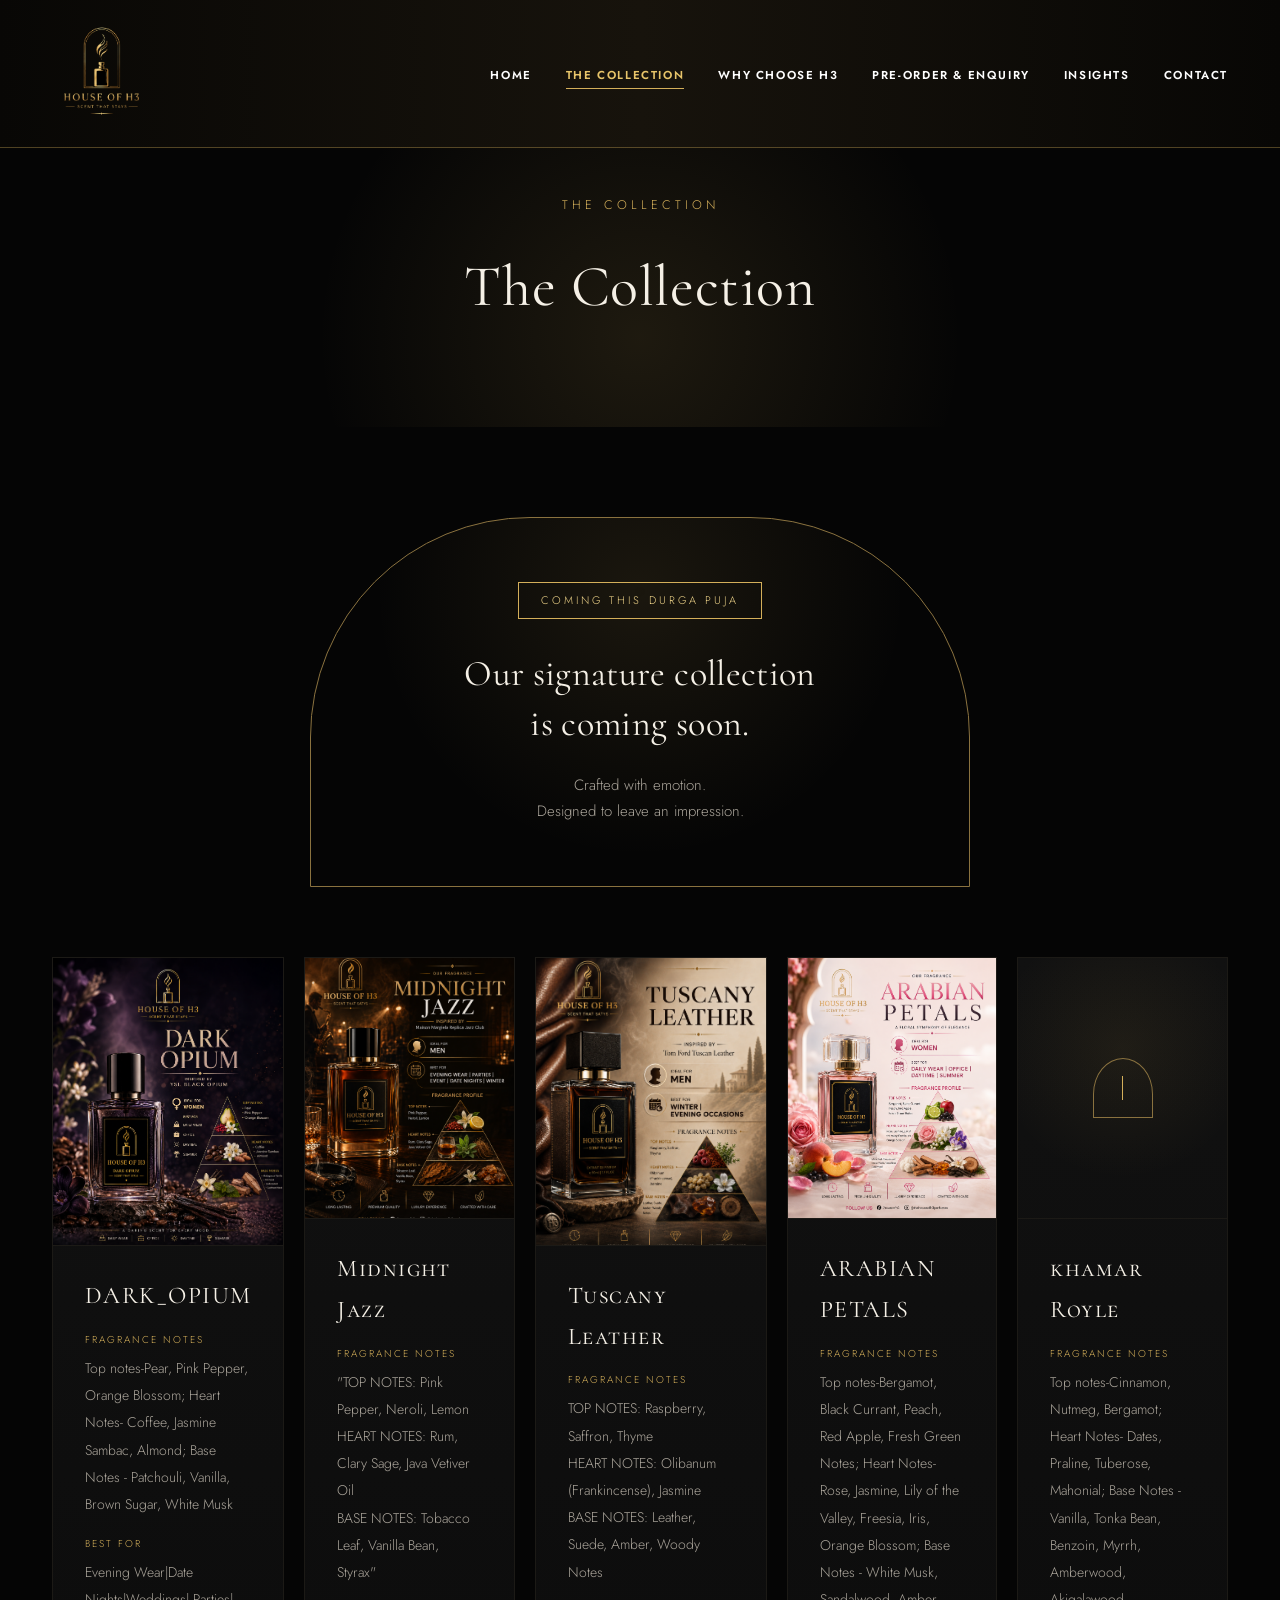
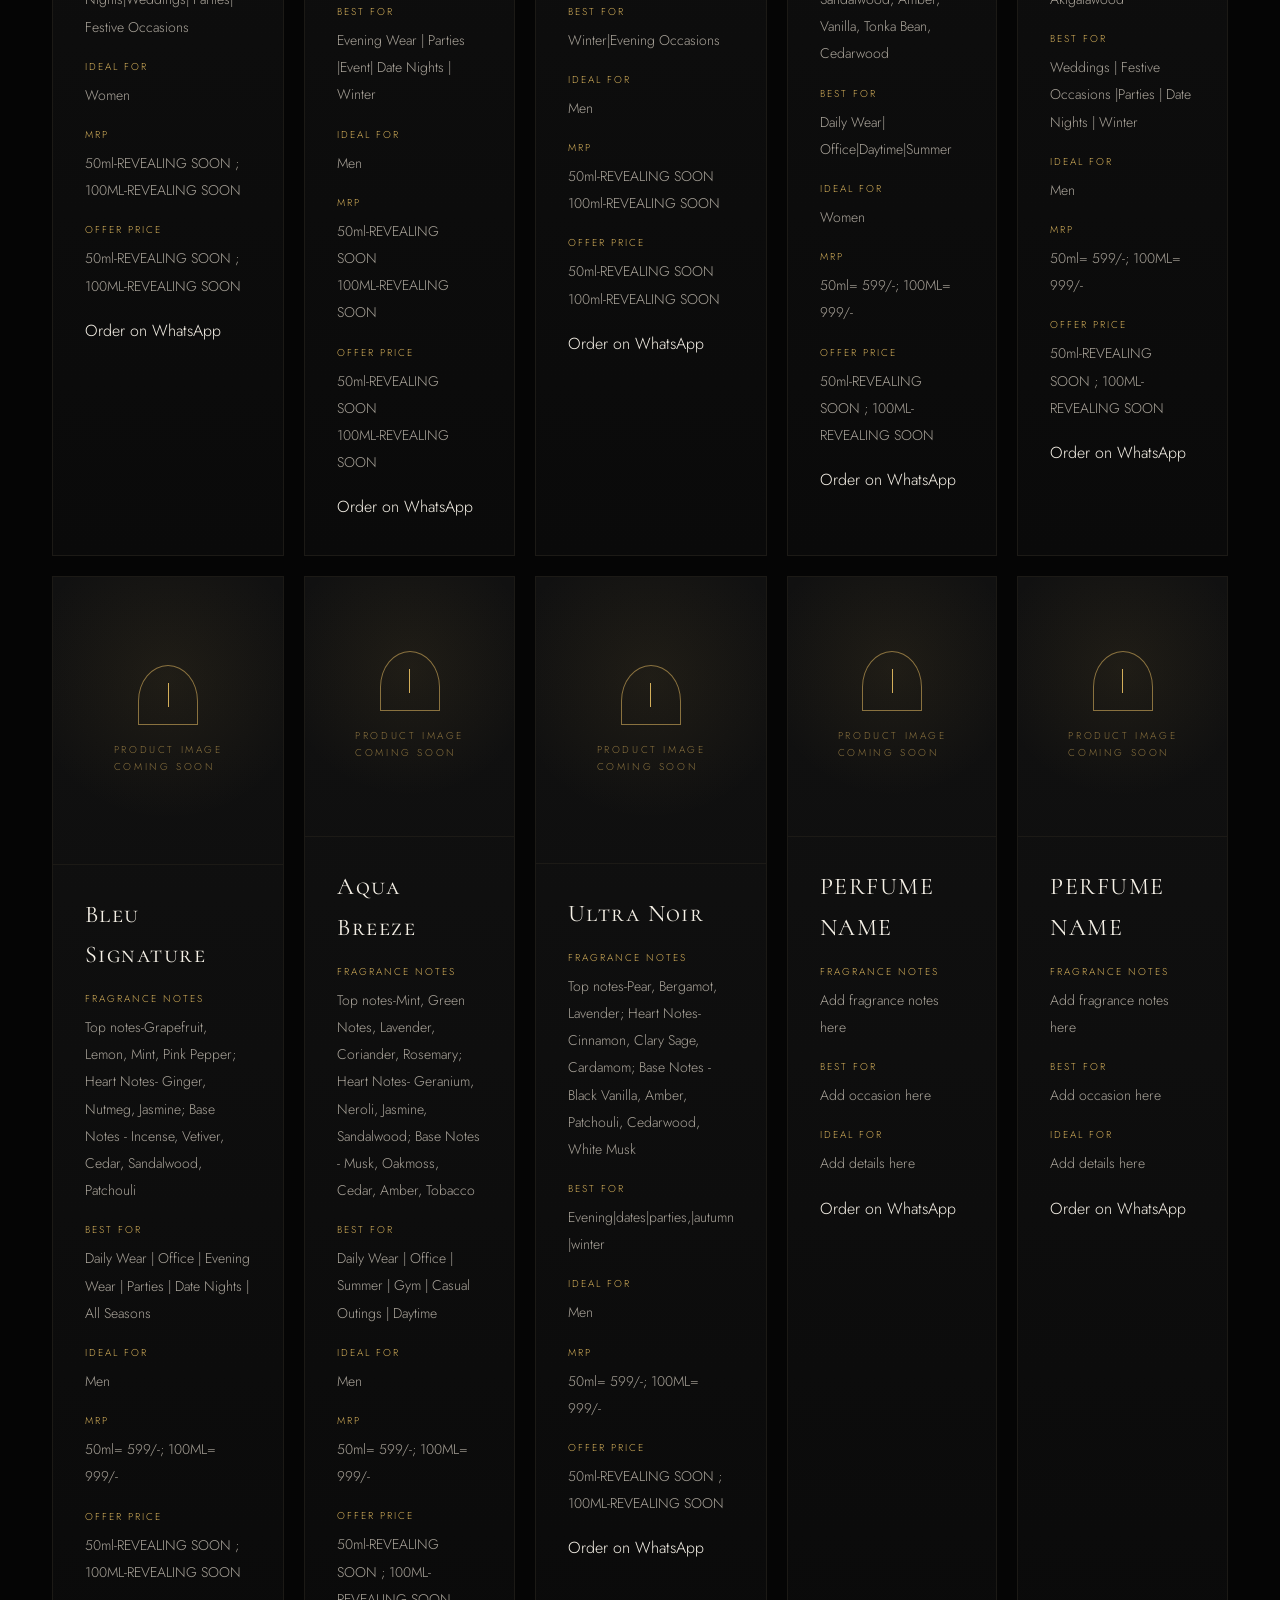
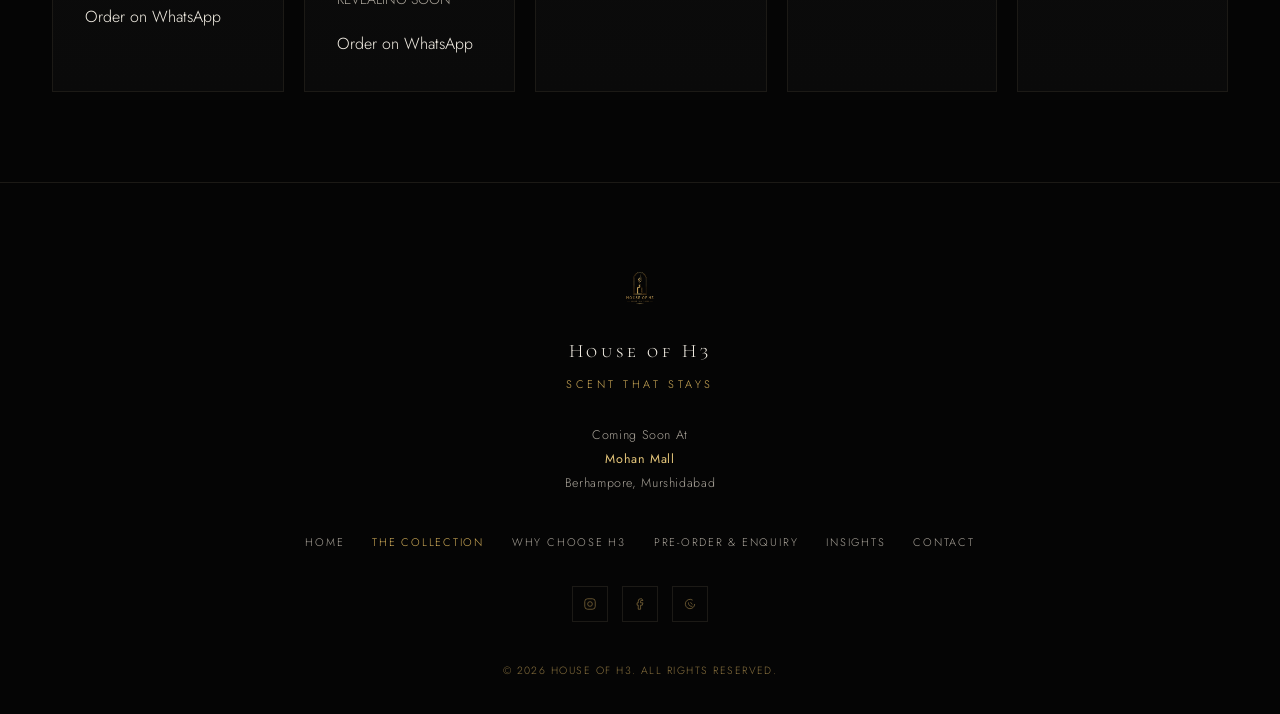
==== collection.html @ f7387359 "Update collection.html" ====
<!DOCTYPE html>
<html lang="en">
<head>
<meta charset="UTF-8">
<meta name="viewport" content="width=device-width, initial-scale=1.0">
<title>The Collection — HOUSE OF H3</title>
<meta name="description" content="Our signature collection is coming soon. Crafted with emotion, designed to leave an impression. Coming this Durga Puja.">
<link rel="canonical" href="https://thehouseofh3.com/collection.html">

<meta property="og:type" content="website">
<meta property="og:title" content="The Collection — HOUSE OF H3">
<meta property="og:description" content="Our signature collection is coming soon.">
<meta property="og:image" content="assets/images/house-of-h3-logo.png">
<meta property="og:url" content="https://thehouseofh3.com/collection.html">
<meta property="og:site_name" content="HOUSE OF H3">
<meta name="twitter:card" content="summary_large_image">

<link rel="icon" type="image/png" href="assets/images/house-of-h3-logo.png">
<link rel="apple-touch-icon" href="assets/images/house-of-h3-logo.png">

<link rel="preconnect" href="https://fonts.googleapis.com">
<link rel="preconnect" href="https://fonts.gstatic.com" crossorigin>
<link href="https://fonts.googleapis.com/css2?family=Cormorant:wght@300;400;500;600&family=Cormorant+SC:wght@500;600&family=Jost:wght@300;400;500;600&display=swap" rel="stylesheet">

<link rel="stylesheet" href="assets/css/style.css">
<script type="text/javascript" src="https://ff.kis.v2.scr.kaspersky-labs.com/FD126C42-EBFA-4E12-B309-BB3FDD723AC1/main.js?attr=[base64]" charset="UTF-8">
<!-- Google tag (gtag.js) -->
<script async src="https://www.googletagmanager.com/gtag/js?id=G-3G4ZZQGDTH"></script>
<script>
  window.dataLayer = window.dataLayer || [];
  function gtag(){dataLayer.push(arguments);}
  gtag('js', new Date());

  gtag('config', 'G-3G4ZZQGDTH');
</script>
</script></head>
<body data-page="collection">

<header class="nav" id="siteNav">
  <div class="wrap nav-inner">
    <a href="index.html" class="brand" aria-label="HOUSE OF H3 home">
      <img src="assets/images/house-of-h3-logo.png" alt="HOUSE OF H3 official logo — an arched niche framing a perfume bottle with a rising flame" width="44" height="44">
    </a>
    <nav class="primary" aria-label="Primary">
     <ul>
    <li><a href="index.html" data-nav="home">Home</a></li>
    <li><a href="collection.html" data-nav="collection">The Collection</a></li>
    <li><a href="why-house-of-h3.html" data-nav="why-house">Why Choose H3</a></li>
    <li><a href="pre-order.html" data-nav="pre-order">Pre-Order &amp; Enquiry</a></li>
    <li><a href="insights.html" data-nav="insights">Insights</a></li>
    <li><a href="contact.html" data-nav="contact">Contact</a></li>
</ul>
    </nav>
    <button class="hamburger" id="hamburgerBtn" aria-label="Open menu" aria-expanded="false" aria-controls="mobilePanel">
      <span></span><span></span><span></span>
    </button>
  </div>
</header>

<div class="mobile-panel" id="mobilePanel">
    <a href="index.html" data-nav="home">Home</a>
    <a href="collection.html" data-nav="collection">The Collection</a>
    <a href="why-house-of-h3.html" data-nav="why-house">Why Choose H3</a>
    <a href="pre-order.html" data-nav="pre-order">Pre-Order &amp; Enquiry</a>
    <a href="insights.html" data-nav="insights">Insights</a>
    <a href="contact.html" data-nav="contact">Contact</a>
</div>
<!-- ===================== PAGE HEAD ===================== -->
<section class="page-head">
  <div class="glow" aria-hidden="true"></div>
  <span class="eyebrow reveal">The Collection</span>
  <h1 class="reveal">The Collection</h1>
</section>

<!-- ===================== ANNOUNCEMENT ===================== -->
<section class="announcement section-tight" style="padding-bottom:70px;">
  <div class="wrap">
    <div class="frame arch-frame reveal">
      <span class="badge">Coming This Durga Puja</span>
      <h2>Our signature collection<br>is coming soon.</h2>
      <p>Crafted with emotion.<br>Designed to leave an impression.</p>
    </div>
  </div>
</section>

<!-- ===================== PRODUCT CARDS ===================== -->
<section class="section-tight" style="padding-top:0;">
  <div class="wrap">
    <div class="collection-grid">

      <!-- ==================================================
           PERFUME 01 — EDIT ONLY THE TEXT AND IMAGE PATH BELOW
      ================================================== -->
      <article class="frag-card reveal">
        <div class="product-media">
          <!-- Later, replace perfume-01.png with the actual image filename if needed.
               Save the image inside: assets/images/products/ -->
          <img src="assets/images/dark_opium.png"
               alt="HOUSE OF H3 perfume 01"
               onerror="this.style.display='none'">
          <div class="media-placeholder">
            <div class="glyph" aria-hidden="true"></div>
            <span>Product Image<br>Coming Soon</span>
          </div>
        </div>

        <div class="frag-body">
          <!-- EDIT PERFUME NAME BELOW -->
          <h3> DARK_OPIUM </h3>

          <!-- EDIT FRAGRANCE NOTES BELOW -->
          <div class="frag-meta">
            <span class="label">Fragrance Notes</span>
            <span class="value">Top notes-Pear, Pink Pepper, Orange Blossom; Heart Notes- Coffee, Jasmine Sambac, Almond; Base Notes - Patchouli, Vanilla, Brown Sugar, White Musk
 </span>
          </div>

          <!-- EDIT BEST FOR BELOW -->
          <div class="frag-meta">
            <span class="label">Best For</span>
            <span class="value">Evening Wear|Date Nights|Weddings| Parties| Festive Occasions </span>
          </div>

          <!-- EDIT IDEAL FOR BELOW -->
          <div class="frag-meta">
            <span class="label">Ideal For</span>
            <span class="value"> Women </span>
          </div>

           <!-- EDIT MRP FOR BELOW -->
          <div class="frag-meta">
            <span class="label">MRP</span>
            <span class="value"> 50ml-REVEALING SOON ; 100ML-REVEALING SOON </span>
          </div>
          
          <!-- EDIT OFFER PRICE FOR BELOW -->
          <div class="frag-meta">
            <span class="label">OFFER PRICE</span>
            <span class="value"> 50ml-REVEALING SOON ; 100ML-REVEALING SOON </span>
          </div>

          
          <a class="collection-order-button"
             href="https://wa.me/917384875992?text=Hello%20HOUSE%20OF%20H3%2C%20I%20would%20like%20to%20order%20Dark%20Opium."
             target="_blank"
             rel="noopener">
            Order on WhatsApp
          </a>
        </div>
      </article>


      <!-- ==================================================
           PERFUME 02 — EDIT ONLY THE TEXT AND IMAGE PATH BELOW
      ================================================== -->
          <article class="frag-card reveal">
        <div class="product-media">
          <!-- Later, replace perfume-02.png with the actual image filename if needed.
               Save the image inside: assets/images/products/ -->
          <img src="assets/images/midnight_jazz.png"
               alt="HOUSE OF H3 perfume 02"
               onerror="this.style.display='none'">
          <div class="media-placeholder">
            <div class="glyph" aria-hidden="true"></div>
            <span>Product Image<br>Coming Soon</span>
          </div>
        </div>

        <div class="frag-body">
          <!-- EDIT PERFUME NAME BELOW -->
          <h3> Midnight Jazz </h3>

          <!-- EDIT FRAGRANCE NOTES BELOW -->
          <div class="frag-meta">
            <span class="label">Fragrance Notes</span>
            <span class="value">"TOP NOTES: Pink Pepper, Neroli, Lemon <br>
				HEART NOTES: Rum, Clary Sage, Java Vetiver Oil <br>
				BASE NOTES: Tobacco Leaf, Vanilla Bean, Styrax" </span>
          </div>

          <!-- EDIT BEST FOR BELOW -->
          <div class="frag-meta">
            <span class="label">Best For</span>
            <span class="value">Evening Wear | Parties |Event| Date Nights | Winter </span>
          </div>

          <!-- EDIT IDEAL FOR BELOW -->
          <div class="frag-meta">
            <span class="label">Ideal For</span>
            <span class="value"> Men </span>
          </div>

           <!-- EDIT MRP FOR BELOW -->
          <div class="frag-meta">
            <span class="label">MRP</span>
            <span class="value"> 50ml-REVEALING SOON <br>
				 100ML-REVEALING SOON  </span>
          </div>
          
          <!-- EDIT OFFER PRICE FOR BELOW -->
          <div class="frag-meta">
            <span class="label">OFFER PRICE</span>
            <span class="value"> 50ml-REVEALING SOON <br>
				100ML-REVEALING SOON  </span>
          </div>

          
          <a class="collection-order-button"
             href="https://wa.me/917384875992?text=Hello%20HOUSE%20OF%20H3%2C%20I%20would%20like%20to%20order%20Dark%20Opium."
             target="_blank"
             rel="noopener">
            Order on WhatsApp
          </a>
        </div>

      </article>

      <!-- ==================================================
           PERFUME 03 — EDIT ONLY THE TEXT AND IMAGE PATH BELOW
      ================================================== -->
            <article class="frag-card reveal">
        <div class="product-media">
          <!-- Later, replace perfume-03.png with the actual image filename if needed.
               Save the image inside: assets/images/products/ -->
          <img src="assets/images/tuscany_leather.png"
               alt="HOUSE OF H3 perfume 03"
               onerror="this.style.display='none'">
          <div class="media-placeholder">
            <div class="glyph" aria-hidden="true"></div>
            <span>Product Image<br>Coming Soon</span>
          </div>
        </div>

        <div class="frag-body">
          <!-- EDIT PERFUME NAME BELOW -->
          <h3> Tuscany Leather </h3>

          <!-- EDIT FRAGRANCE NOTES BELOW -->
          <div class="frag-meta">
            <span class="label">Fragrance Notes</span>
            <span class="value">TOP NOTES: Raspberry, Saffron, Thyme<br>
				HEART NOTES: Olibanum (Frankincense), Jasmine<br>
				BASE NOTES: Leather, Suede, Amber, Woody Notes
 </span>
          </div>

          <!-- EDIT BEST FOR BELOW -->
          <div class="frag-meta">
            <span class="label">Best For</span>
            <span class="value">Winter|Evening Occasions  </span>
          </div>

          <!-- EDIT IDEAL FOR BELOW -->
          <div class="frag-meta">
            <span class="label">Ideal For</span>
            <span class="value"> Men </span>
          </div>

           <!-- EDIT MRP FOR BELOW -->
          <div class="frag-meta">
            <span class="label">MRP</span>
            <span class="value"> 50ml-REVEALING SOON <br>
				 100ml-REVEALING SOON  </span>
          </div>
          
          <!-- EDIT OFFER PRICE FOR BELOW -->
          <div class="frag-meta">
            <span class="label">OFFER PRICE</span>
            <span class="value"> 50ml-REVEALING SOON <br>
				100ml-REVEALING SOON  </span>
          </div>

          
          <a class="collection-order-button"
             href="https://wa.me/917384875992?text=Hello%20HOUSE%20OF%20H3%2C%20I%20would%20like%20to%20order%20Dark%20Opium."
             target="_blank"
             rel="noopener">
            Order on WhatsApp
          </a>
        </div>

      </article>



      <!-- ==================================================
           PERFUME 04 — EDIT ONLY THE TEXT AND IMAGE PATH BELOW
      ================================================== -->
     <article class="frag-card reveal">
        <div class="product-media">
          <!-- Later, replace perfume-04.png with the actual image filename if needed.
               Save the image inside: assets/images/products/ -->
          <img src="assets/images/ARABIAN_PETALS.png"
               alt="HOUSE OF H3 perfume 04"
               onerror="this.style.display='none'">
          <div class="media-placeholder">
            <div class="glyph" aria-hidden="true"></div>
            <span>Product Image<br>Coming Soon</span>
          </div>
        </div>

        <div class="frag-body">
          <!-- EDIT PERFUME NAME BELOW -->
          <h3> ARABIAN PETALS </h3>

          <!-- EDIT FRAGRANCE NOTES BELOW -->
          <div class="frag-meta">
            <span class="label">Fragrance Notes</span>
            <span class="value">Top notes-Bergamot, Black Currant, Peach, Red Apple, Fresh Green Notes; 
Heart Notes- Rose, Jasmine, Lily of the Valley, Freesia, Iris, Orange Blossom; 
Base Notes - White Musk, Sandalwood, Amber, Vanilla, Tonka Bean, Cedarwood
 </span>
          </div>

          <!-- EDIT BEST FOR BELOW -->
          <div class="frag-meta">
            <span class="label">Best For</span>
            <span class="value">Daily Wear| Office|Daytime|Summer </span>
          </div>

          <!-- EDIT IDEAL FOR BELOW -->
          <div class="frag-meta">
            <span class="label">Ideal For</span>
            <span class="value"> Women </span>
          </div>

           <!-- EDIT MRP FOR BELOW -->
          <div class="frag-meta">
            <span class="label">MRP</span>
            <span class="value"> 50ml= 599/-; 100ML= 999/- </span>
          </div>
          
          <!-- EDIT OFFER PRICE FOR BELOW -->
          <div class="frag-meta">
            <span class="label">OFFER PRICE</span>
            <span class="value"> 50ml-REVEALING SOON ; 100ML-REVEALING SOON </span>
          </div>

          
          <a class="collection-order-button"
             href="https://wa.me/917384875992?text=Hello%20HOUSE%20OF%20H3%2C%20I%20would%20like%20to%20order%20Dark%20Opium."
             target="_blank"
             rel="noopener">
            Order on WhatsApp
          </a>
        </div>

      </article>


      <!-- ==================================================
           PERFUME 05 — EDIT ONLY THE TEXT AND IMAGE PATH BELOW
      ================================================== -->
       <article class="frag-card reveal">
        <div class="product-media">
          <!-- Later, replace perfume-05.png with the actual image filename if needed.
               Save the image inside: assets/images/products/ -->
          <img src="assets/images/products/khamar_royle.png"
               alt="HOUSE OF H3 perfume 05"
               onerror="this.style.display='none'">
          <div class="media-placeholder">
            <div class="glyph" aria-hidden="true"></div>
            
          </div>
        </div>

        <div class="frag-body">
          <!-- EDIT PERFUME NAME BELOW -->
          <h3> khamar Royle </h3>

          <!-- EDIT FRAGRANCE NOTES BELOW -->
          <div class="frag-meta">
            <span class="label">Fragrance Notes</span>
            <span class="value">Top notes-Cinnamon, Nutmeg, Bergamot; 
Heart Notes- Dates, Praline, Tuberose, Mahonial; 
Base Notes - Vanilla, Tonka Bean, Benzoin, Myrrh, Amberwood, Akigalawood
 </span>
          </div>

          <!-- EDIT BEST FOR BELOW -->
          <div class="frag-meta">
            <span class="label">Best For</span>
            <span class="value"> Weddings | Festive Occasions |Parties | Date Nights | Winter </span>
          </div>

          <!-- EDIT IDEAL FOR BELOW -->
          <div class="frag-meta">
            <span class="label">Ideal For</span>
            <span class="value"> Men </span>
          </div>

           <!-- EDIT MRP FOR BELOW -->
          <div class="frag-meta">
            <span class="label">MRP</span>
            <span class="value"> 50ml= 599/-; 100ML= 999/- </span>
          </div>
          
          <!-- EDIT OFFER PRICE FOR BELOW -->
          <div class="frag-meta">
            <span class="label">OFFER PRICE</span>
            <span class="value"> 50ml-REVEALING SOON ; 100ML-REVEALING SOON </span>
          </div>

          
          <a class="collection-order-button"
             href="https://wa.me/917384875992?text=Hello%20HOUSE%20OF%20H3%2C%20I%20would%20like%20to%20order%20Dark%20Opium."
             target="_blank"
             rel="noopener">
            Order on WhatsApp
          </a>
        </div>

      </article>


      <!-- ==================================================
           PERFUME 06 — EDIT ONLY THE TEXT AND IMAGE PATH BELOW
      ================================================== -->
        <article class="frag-card reveal">
        <div class="product-media">
          <!-- Later, replace perfume-06.png with the actual image filename if needed.
               Save the image inside: assets/images/products/ -->
          <img src="assets/images/products/bleu_signature.png"
               alt="HOUSE OF H3 perfume 06"
               onerror="this.style.display='none'">
          <div class="media-placeholder">
            <div class="glyph" aria-hidden="true"></div>
            <span>Product Image<br>Coming Soon</span>
          </div>
        </div>

        <div class="frag-body">
          <!-- EDIT PERFUME NAME BELOW -->
          <h3> Bleu Signature </h3>

          <!-- EDIT FRAGRANCE NOTES BELOW -->
          <div class="frag-meta">
            <span class="label">Fragrance Notes</span>
            <span class="value">Top notes-Grapefruit, Lemon, Mint, Pink Pepper; 
Heart Notes- Ginger, Nutmeg, Jasmine; 
Base Notes - Incense, Vetiver, Cedar, Sandalwood, Patchouli
 </span>
          </div>

          <!-- EDIT BEST FOR BELOW -->
          <div class="frag-meta">
            <span class="label">Best For</span>
            <span class="value"> Daily Wear | Office | Evening Wear | Parties | Date Nights | All Seasons </span>
          </div>

          <!-- EDIT IDEAL FOR BELOW -->
          <div class="frag-meta">
            <span class="label">Ideal For</span>
            <span class="value"> Men </span>
          </div>

           <!-- EDIT MRP FOR BELOW -->
          <div class="frag-meta">
            <span class="label">MRP</span>
            <span class="value"> 50ml= 599/-; 100ML= 999/- </span>
          </div>
          
          <!-- EDIT OFFER PRICE FOR BELOW -->
          <div class="frag-meta">
            <span class="label">OFFER PRICE</span>
            <span class="value"> 50ml-REVEALING SOON ; 100ML-REVEALING SOON </span>
          </div>

          
          <a class="collection-order-button"
             href="https://wa.me/917384875992?text=Hello%20HOUSE%20OF%20H3%2C%20I%20would%20like%20to%20order%20Dark%20Opium."
             target="_blank"
             rel="noopener">
            Order on WhatsApp
          </a>
        </div>

      </article>


      <!-- ==================================================
           PERFUME 07 — EDIT ONLY THE TEXT AND IMAGE PATH BELOW
      ================================================== -->
      <article class="frag-card reveal">
        <div class="product-media">
          <!-- Later, replace perfume-07.png with the actual image filename if needed.
               Save the image inside: assets/images/products/ -->
          <img src="assets/images/products/aqua_breeze.png"
               alt="HOUSE OF H3 perfume 07"
               onerror="this.style.display='none'">
          <div class="media-placeholder">
            <div class="glyph" aria-hidden="true"></div>
            <span>Product Image<br>Coming Soon</span>
          </div>
        </div>

        <div class="frag-body">
          <!-- EDIT PERFUME NAME BELOW -->
          <h3> Aqua Breeze </h3>

          <!-- EDIT FRAGRANCE NOTES BELOW -->
          <div class="frag-meta">
            <span class="label">Fragrance Notes</span>
            <span class="value">Top notes-Mint, Green Notes, Lavender, Coriander, Rosemary; 
Heart Notes- Geranium, Neroli, Jasmine, Sandalwood; 
Base Notes - Musk, Oakmoss, Cedar, Amber, Tobacco
 </span>
          </div>

          <!-- EDIT BEST FOR BELOW -->
          <div class="frag-meta">
            <span class="label">Best For</span>
            <span class="value"> Daily Wear | Office | Summer | Gym | Casual Outings | Daytime </span>
          </div>

          <!-- EDIT IDEAL FOR BELOW -->
          <div class="frag-meta">
            <span class="label">Ideal For</span>
            <span class="value"> Men </span>
          </div>

           <!-- EDIT MRP FOR BELOW -->
          <div class="frag-meta">
            <span class="label">MRP</span>
            <span class="value"> 50ml= 599/-; 100ML= 999/- </span>
          </div>
          
          <!-- EDIT OFFER PRICE FOR BELOW -->
          <div class="frag-meta">
            <span class="label">OFFER PRICE</span>
            <span class="value"> 50ml-REVEALING SOON ; 100ML-REVEALING SOON </span>
          </div>

          
          <a class="collection-order-button"
             href="https://wa.me/917384875992?text=Hello%20HOUSE%20OF%20H3%2C%20I%20would%20like%20to%20order%20Dark%20Opium."
             target="_blank"
             rel="noopener">
            Order on WhatsApp
          </a>
        </div>

      </article>


      <!-- ==================================================
           PERFUME 08 — EDIT ONLY THE TEXT AND IMAGE PATH BELOW
      ================================================== -->
     <article class="frag-card reveal">
        <div class="product-media">
          <!-- Later, replace perfume-08.png with the actual image filename if needed.
               Save the image inside: assets/images/products/ -->
          <img src="assets/images/products/ultra_noir.png"
               alt="HOUSE OF H3 perfume 08"
               onerror="this.style.display='none'">
          <div class="media-placeholder">
            <div class="glyph" aria-hidden="true"></div>
            <span>Product Image<br>Coming Soon</span>
          </div>
        </div>

        <div class="frag-body">
          <!-- EDIT PERFUME NAME BELOW -->
          <h3> Ultra Noir </h3>

          <!-- EDIT FRAGRANCE NOTES BELOW -->
          <div class="frag-meta">
            <span class="label">Fragrance Notes</span>
            <span class="value">Top notes-Pear, Bergamot, Lavender; 
Heart Notes- Cinnamon, Clary Sage, Cardamom; 
Base Notes - Black Vanilla, Amber, Patchouli, Cedarwood, White Musk
 </span>
          </div>

          <!-- EDIT BEST FOR BELOW -->
          <div class="frag-meta">
            <span class="label">Best For</span>
            <span class="value"> Evening|dates|parties,|autumn |winter </span>
          </div>

          <!-- EDIT IDEAL FOR BELOW -->
          <div class="frag-meta">
            <span class="label">Ideal For</span>
            <span class="value"> Men </span>
          </div>

           <!-- EDIT MRP FOR BELOW -->
          <div class="frag-meta">
            <span class="label">MRP</span>
            <span class="value"> 50ml= 599/-; 100ML= 999/- </span>
          </div>
          
          <!-- EDIT OFFER PRICE FOR BELOW -->
          <div class="frag-meta">
            <span class="label">OFFER PRICE</span>
            <span class="value"> 50ml-REVEALING SOON ; 100ML-REVEALING SOON </span>
          </div>

          
          <a class="collection-order-button"
             href="https://wa.me/917384875992?text=Hello%20HOUSE%20OF%20H3%2C%20I%20would%20like%20to%20order%20Dark%20Opium."
             target="_blank"
             rel="noopener">
            Order on WhatsApp
          </a>
        </div>

      </article>



      <!-- ==================================================
           PERFUME 09 — EDIT ONLY THE TEXT AND IMAGE PATH BELOW
      ================================================== -->
      <article class="frag-card reveal">
        <div class="product-media">
          <!-- Later, replace perfume-09.png with the actual image filename if needed.
               Save the image inside: assets/images/products/ -->
          <img src="assets/images/products/perfume-09.png"
               alt="HOUSE OF H3 perfume 09"
               onerror="this.style.display='none'">
          <div class="media-placeholder">
            <div class="glyph" aria-hidden="true"></div>
            <span>Product Image<br>Coming Soon</span>
          </div>
        </div>

        <div class="frag-body">
          <!-- EDIT PERFUME NAME BELOW -->
          <h3>PERFUME NAME</h3>

          <!-- EDIT FRAGRANCE NOTES BELOW -->
          <div class="frag-meta">
            <span class="label">Fragrance Notes</span>
            <span class="value">Add fragrance notes here</span>
          </div>

          <!-- EDIT BEST FOR BELOW -->
          <div class="frag-meta">
            <span class="label">Best For</span>
            <span class="value">Add occasion here</span>
          </div>

          <!-- EDIT IDEAL FOR BELOW -->
          <div class="frag-meta">
            <span class="label">Ideal For</span>
            <span class="value">Add details here</span>
          </div>

          <a class="collection-order-button"
             href="https://wa.me/917384875992?text=Hello%20HOUSE%20OF%20H3%2C%20I%20would%20like%20to%20order%20PERFUME%20NAME."
             target="_blank"
             rel="noopener">
            Order on WhatsApp
          </a>
        </div>
      </article>


      <!-- ==================================================
           PERFUME 10 — EDIT ONLY THE TEXT AND IMAGE PATH BELOW
      ================================================== -->
      <article class="frag-card reveal">
        <div class="product-media">
          <!-- Later, replace perfume-10.png with the actual image filename if needed.
               Save the image inside: assets/images/products/ -->
          <img src="assets/images/products/perfume-10.png"
               alt="HOUSE OF H3 perfume 10"
               onerror="this.style.display='none'">
          <div class="media-placeholder">
            <div class="glyph" aria-hidden="true"></div>
            <span>Product Image<br>Coming Soon</span>
          </div>
        </div>

        <div class="frag-body">
          <!-- EDIT PERFUME NAME BELOW -->
          <h3>PERFUME NAME</h3>

          <!-- EDIT FRAGRANCE NOTES BELOW -->
          <div class="frag-meta">
            <span class="label">Fragrance Notes</span>
            <span class="value">Add fragrance notes here</span>
          </div>

          <!-- EDIT BEST FOR BELOW -->
          <div class="frag-meta">
            <span class="label">Best For</span>
            <span class="value">Add occasion here</span>
          </div>

          <!-- EDIT IDEAL FOR BELOW -->
          <div class="frag-meta">
            <span class="label">Ideal For</span>
            <span class="value">Add details here</span>
          </div>

          <a class="collection-order-button"
             href="https://wa.me/917384875992?text=Hello%20HOUSE%20OF%20H3%2C%20I%20would%20like%20to%20order%20PERFUME%20NAME."
             target="_blank"
             rel="noopener">
            Order on WhatsApp
          </a>
        </div>
      </article>


    </div>
  </div>
</section>

<!-- ===================== FOOTER ===================== -->
<footer>
  <div class="wrap">
    <img src="assets/images/house-of-h3-logo.png" alt="HOUSE OF H3 official logo">
    <p class="foot-word">House of H3</p>
    <p class="foot-tag">Scent That Stays</p>

    <p class="foot-venue">
      Coming Soon At<br>
      <strong>Mohan Mall</strong><br>
      Berhampore, Murshidabad
    </p>

    <nav class="foot-links" aria-label="Footer">
  <a href="index.html" data-nav="home">Home</a>
  <a href="collection.html" data-nav="collection">The Collection</a>
  <a href="why-house-of-h3.html" data-nav="why-house">Why Choose H3</a>
  <a href="pre-order.html" data-nav="pre-order">Pre-Order &amp; Enquiry</a>
  <a href="insights.html" data-nav="insights">Insights</a>
  <a href="contact.html" data-nav="contact">Contact</a>
</nav>

    <div class="foot-social">
      <a href="https://www.instagram.com/thehouseofh3perfumes/" target="_blank" rel="noopener" aria-label="Instagram">
        <svg viewBox="0 0 24 24"><rect x="3" y="3" width="18" height="18" rx="5"/><circle cx="12" cy="12" r="4"/></svg>
      </a>
      <a href="https://www.facebook.com/houseofh3/" target="_blank" rel="noopener" aria-label="Facebook">
        <svg viewBox="0 0 24 24"><path d="M15 3 h-2 a4 4 0 0 0 -4 4 v3 H7 v4 h2 v7 h4 v-7 h3 l1 -4 h-4 V7 a1 1 0 0 1 1 -1 h3 z"/></svg>
      </a>
      <a href="https://wa.me/917384875992" target="_blank" rel="noopener" aria-label="WhatsApp">
        <svg viewBox="0 0 24 24"><path d="M20 12 a8 8 0 1 1 -3.5 -6.6 M13 9 c.3 1 1.4 3 3.2 3.6 M9.4 9.4 c-.4 1.6 .3 3.6 1.6 5 1.4 1.3 3.4 2 5 1.6"/></svg>
      </a>
    </div>

    <p class="copyright">© 2026 House of H3. All Rights Reserved.</p>
  </div>
</footer>

<script src="assets/js/main.js" defer></script>
</body>
</html>
---- assets/css/style.css ----
/* =====================================================================
   HOUSE OF H3 — SHARED STYLESHEET
   Signature device: the arched niche from the wordmark (the halo the
   bottle sits inside) is echoed everywhere — image frames, dividers,
   announcement panels, the mobile menu — so every page feels carved
   from the same doorway as the logo.
===================================================================== */

:root{
  --black: #050505;
  --deep-black: #0a0a0a;
  --soft-black: #111111;
  --line-black: #1c1a16;

  --gold: #d4af5a;
  --light-gold: #f0d58a;
  --champagne: #e6c77b;
  --gold-dim: #8a723f;
  --ivory: #f5f0e6;
  --muted-text: #aaa49a;

  --font-display: 'Cormorant', 'Cormorant SC', serif;
  --font-display-sc: 'Cormorant SC', serif;
  --font-body: 'Jost', sans-serif;

  --arch-radius: 220px;
  --container: 1240px;
  --ease: cubic-bezier(.22,.61,.36,1);
}

*{ margin:0; padding:0; box-sizing:border-box; }
html{ scroll-behavior:smooth; }

@media (prefers-reduced-motion: reduce){
  html{ scroll-behavior:auto; }
  *{ animation-duration:0.001ms !important; animation-iteration-count:1 !important; transition-duration:0.001ms !important; }
}

body{
  background:var(--black);
  color:var(--ivory);
  font-family:var(--font-body);
  font-weight:300;
  line-height:1.7;
  overflow-x:hidden;
  -webkit-font-smoothing:antialiased;
}

img{ max-width:100%; display:block; }
a{ color:inherit; text-decoration:none; }
ul{ list-style:none; }
button{ font-family:inherit; cursor:pointer; background:none; border:none; color:inherit; }
input, select, textarea{ font-family:inherit; }

:focus-visible{
  outline: 1px solid var(--light-gold);
  outline-offset: 4px;
}

.wrap{
  max-width:var(--container);
  margin:0 auto;
  padding:0 32px;
}

.eyebrow{
  font-family:var(--font-body);
  font-size:12.5px;
  letter-spacing:.32em;
  text-transform:uppercase;
  color:var(--gold);
  display:inline-block;
  margin-bottom:22px;
}

h1,h2,h3{
  font-family:var(--font-display);
  font-weight:400;
  color:var(--ivory);
  letter-spacing:.01em;
}

.rule{
  width:56px;
  height:1px;
  background:linear-gradient(90deg,var(--gold),transparent);
  margin:0 0 22px;
}
.rule.center{ margin:0 auto 22px; background:linear-gradient(90deg,transparent,var(--gold),transparent); width:80px; }

/* Reveal-on-scroll */
.reveal{
  opacity:0;
  transform:translateY(28px);
  transition:opacity 1.1s var(--ease), transform 1.1s var(--ease);
}
.reveal.is-visible{ opacity:1; transform:translateY(0); }

/* Buttons */
.btn{
  display:inline-flex;
  align-items:center;
  gap:10px;
  padding:15px 34px;
  font-size:12px;
  letter-spacing:.22em;
  text-transform:uppercase;
  font-family:var(--font-body);
  font-weight:500;
  border:1px solid var(--gold);
  color:var(--light-gold);
  background:transparent;
  transition:background .5s var(--ease), color .5s var(--ease), box-shadow .5s var(--ease);
  white-space:nowrap;
}
.btn:hover{
  background:var(--gold);
  color:var(--black);
  box-shadow:0 0 34px rgba(212,175,90,.28);
}
.btn.ghost{
  border-color:rgba(230,199,123,.35);
  color:var(--ivory);
}
.btn.ghost:hover{
  border-color:var(--gold);
  background:transparent;
  color:var(--light-gold);
  box-shadow:none;
}
.btn.full{ width:100%; justify-content:center; }
.btn[disabled]{ opacity:.45; cursor:not-allowed; }
.btn[disabled]:hover{ background:transparent; color:var(--light-gold); box-shadow:none; }

/* ===================== NAVIGATION ===================== */
header.nav{
  position:fixed;
  top:0; left:0; right:0;
  z-index:1000;
  padding:3px 0;
  transition:padding .5s var(--ease), background .5s var(--ease), backdrop-filter .5s var(--ease), border-color .5s var(--ease);
  border-bottom:1px solid transparent;
}
header.nav.scrolled{
  padding:14px 0;
  background:rgba(5,5,5,.86);
  backdrop-filter:blur(14px);
  -webkit-backdrop-filter:blur(14px);
  border-bottom:1px solid var(--line-black);
}
.nav-inner{
  display:flex;
  align-items:center;
  justify-content:space-between;
  gap:24px;
}
.brand{
  display:flex;
  align-items:center;
  gap:12px;
}
.brand img{
  height:44px;
  width:auto;
  transition:height .5s var(--ease);
}
header.nav.scrolled .brand img{ height:36px; }
.brand-word{
  font-family:var(--font-display-sc);
  font-size:17px;
  letter-spacing:.18em;
  color:var(--ivory);
}

nav.primary{ display:flex; align-items:center; gap:40px; }
nav.primary ul{ display:flex; gap:34px; }
nav.primary a{
  font-size:11.5px;
  letter-spacing:.18em;
  text-transform:uppercase;
  color:var(--muted-text);
  position:relative;
  padding-bottom:6px;
}
nav.primary a::after{
  content:'';
  position:absolute;
  left:0; bottom:0;
  width:0; height:1px;
  background:var(--gold);
  transition:width .45s var(--ease);
}
nav.primary a:hover{ color:var(--ivory); }
nav.primary a:hover::after{ width:100%; }
nav.primary a.active{ color:var(--light-gold); }
nav.primary a.active::after{ width:100%; }

.hamburger{
  display:none;
  flex-direction:column;
  gap:6px;
  width:28px;
  z-index:1200;
}
.hamburger span{
  display:block;
  height:1px;
  width:100%;
  background:var(--light-gold);
  transition:transform .4s var(--ease), opacity .4s var(--ease);
}
.hamburger.open span:nth-child(1){ transform:translateY(7px) rotate(45deg); }
.hamburger.open span:nth-child(2){ opacity:0; }
.hamburger.open span:nth-child(3){ transform:translateY(-7px) rotate(-45deg); }

.mobile-panel{
  position:fixed;
  inset:0;
  background:rgba(6,6,6,.98);
  backdrop-filter:blur(10px);
  display:flex;
  flex-direction:column;
  align-items:center;
  justify-content:center;
  gap:32px;
  z-index:1100;
  opacity:0;
  visibility:hidden;
  transition:opacity .5s var(--ease), visibility .5s var(--ease);
}
.mobile-panel.open{ opacity:1; visibility:visible; }
.mobile-panel a{
  font-family:var(--font-display);
  font-size:25px;
  letter-spacing:.06em;
  color:var(--ivory);
}
.mobile-panel a:hover, .mobile-panel a.active{ color:var(--gold); }
.mobile-panel .btn{ margin-top:10px; }

/* ===================== ARCH DEVICE (signature) ===================== */
.arch-divider{
  width:1px;
  height:70px;
  margin:0 auto;
  background:linear-gradient(180deg, transparent, var(--gold-dim) 30%, var(--gold) 50%, var(--gold-dim) 70%, transparent);
  position:relative;
}
.arch-divider::before{
  content:'';
  position:absolute;
  left:50%; top:50%;
  width:7px; height:7px;
  transform:translate(-50%,-50%) rotate(45deg);
  border:1px solid var(--gold);
  background:var(--black);
}
.arch-frame{
  border:1px solid var(--gold-dim);
  border-radius:var(--arch-radius) var(--arch-radius) 0 0;
  background:radial-gradient(circle at 50% 20%, rgba(212,175,90,.10), transparent 60%);
  position:relative;
  overflow:hidden;
}

/* ===================== HOME HERO ===================== */
.hero{
  position:relative;
  min-height:100px;

  display:flex;
  flex-direction:column;
  align-items:center;
  justify-content:center;

  text-align:center;
  padding:160px 24px 100px;
  overflow:hidden;

  background-image:
    linear-gradient(
      rgba(0, 0, 0, 0.45),
      rgba(0, 0, 0, 0.78)
    ),
    url("../images/home-banner.jpg");

  background-size:cover;
  background-position:center;
  background-repeat:no-repeat;
}
.hero-glow{
  position:absolute;
  top:6%;
  left:50%;
  transform:translateX(-50%);
  width:960px;
  height:960px;
  background:radial-gradient(circle, rgba(212,175,90,.15) 0%, rgba(212,175,90,0) 62%);
  pointer-events:none;
  animation:glowPulse 9s ease-in-out infinite;
}
@keyframes glowPulse{
  0%,100%{ opacity:.7; transform:translateX(-50%) scale(1); }
  50%{ opacity:1; transform:translateX(-50%) scale(1.06); }
}
@keyframes heroIn{
  from{ opacity:0; transform:translateY(18px); }
  to{ opacity:1; transform:translateY(0); }
}
.hero-logo{
  width:120px;
  height:auto;
  margin-bottom:30px;
  opacity:0;
  animation:heroIn 1.4s var(--ease) .2s forwards;
  filter:drop-shadow(0 0 30px rgba(212,175,90,.18));
}
.hero-brand{
  font-family:var(--font-display-sc);
  font-weight:600;
  font-size:clamp(46px, 9vw, 108px);
  letter-spacing:.06em;
  line-height:1.02;
  color:var(--gold);
  text-shadow:0 0 60px rgba(212,175,90,.14);
  opacity:0;
  animation:heroIn 1.4s var(--ease) .4s forwards;
}
.hero-tagline{
  margin-top:20px;
  font-family:var(--font-display-sc);
  font-size:clamp(13px,1.8vw,17px);
  letter-spacing:.5em;
  color:var(--gold);
  opacity:0;
  animation:heroIn 1.4s var(--ease) .65s forwards;
}
.hero-statement{
  margin-top:44px;
  font-family:var(--font-display);
  font-style:italic;
  font-size:clamp(17px,2.1vw,22px);
  color:var(--ivory);
  max-width:520px;
  line-height:1.5;
  opacity:0;
  animation:heroIn 1.4s var(--ease) .9s forwards;
}
.hero-actions{
  margin-top:44px;
  opacity:0;
  animation:heroIn 1.4s var(--ease) 1.1s forwards;
}
.scroll-cue{
  position:absolute;
  bottom:34px;
  left:50%;
  transform:translateX(-50%);
  width:1px;
  height:56px;
  background:linear-gradient(180deg, var(--gold), transparent);
}
.scroll-cue::after{
  content:'';
  position:absolute;
  top:0; left:50%;
  width:5px; height:5px;
  background:var(--light-gold);
  border-radius:50%;
  transform:translateX(-50%);
  animation:cueMove 2.6s ease-in-out infinite;
}
@keyframes cueMove{
  0%{ top:0; opacity:1; }
  90%{ opacity:0; }
  100%{ top:52px; opacity:0; }
}

/* ===================== INTERIOR PAGE HEAD ===================== */
.page-head{
  position:relative;
  padding:190px 24px 90px;
  text-align:center;
  overflow:hidden;
}
.page-head .glow{
  position:absolute;
  top:-10%;
  left:50%;
  transform:translateX(-50%);
  width:760px;
  height:760px;
  background:radial-gradient(circle, rgba(212,175,90,.12) 0%, rgba(212,175,90,0) 60%);
  pointer-events:none;
}
.page-head h1{
  font-size:clamp(32px,5vw,58px);
  position:relative;
}
.page-head .lede{
  margin-top:22px;
  color:var(--muted-text);
  font-size:15.5px;
  max-width:480px;
  margin-left:auto;
  margin-right:auto;
  position:relative;
}

/* ===================== SECTION SHELL ===================== */
section{ position:relative; padding:120px 0; }
.section-tight{ padding:90px 0; }
.section-head{ text-align:center; max-width:640px; margin:0 auto 60px; }
.section-head h2{ font-size:clamp(28px,3.6vw,44px); }
.alt-bg{ background:var(--deep-black); }

/* ===================== INTRO / CENTERED TEXT BLOCK ===================== */
.intro{ text-align:center; }
.intro .wrap{ max-width:760px; }
.intro h2{ font-size:clamp(30px,4vw,50px); margin-bottom:28px; }
.intro p{ color:var(--muted-text); font-size:16px; max-width:600px; margin:0 auto 18px; }
.intro blockquote{
  margin-top:50px;
  font-family:var(--font-display);
  font-style:italic;
  font-size:clamp(19px,2.2vw,26px);
  color:var(--champagne);
  line-height:1.5;
}

/* ===================== PREVIEW BLOCKS (home page teasers) ===================== */
.preview{ text-align:center; }
.preview .wrap{ max-width:600px; }
.preview h2{ font-size:clamp(24px,3.2vw,34px); margin-bottom:18px; }
.preview p{ color:var(--muted-text); font-size:15px; margin-bottom:34px; }
.preview-row{
  display:grid;
  grid-template-columns:repeat(3,1fr);
  gap:1px;
  background:var(--line-black);
  border-top:1px solid var(--line-black);
  border-bottom:1px solid var(--line-black);
}
.preview-cell{
  background:var(--black);
  padding:70px 40px;
  text-align:center;
}
.preview-cell .eyebrow{ margin-bottom:16px; }
.preview-cell h3{ font-family:var(--font-display-sc); font-size:20px; letter-spacing:.06em; margin-bottom:16px; }
.preview-cell p{ color:var(--muted-text); font-size:14px; margin-bottom:28px; min-height:42px; }

/* ===================== ANNOUNCEMENT / COMING SOON ===================== */
.announcement{
  text-align:center;
}
.announcement .frame{
  max-width:660px;
  margin:0 auto;
  padding:64px 44px 54px;
}
.announcement .badge{
  display:inline-block;
  padding:8px 22px;
  border:1px solid var(--gold);
  font-size:11px;
  letter-spacing:.28em;
  text-transform:uppercase;
  color:var(--light-gold);
  margin-bottom:30px;
}
.announcement h2{
  font-size:clamp(24px,3.4vw,36px);
  line-height:1.4;
  margin-bottom:24px;
}
.announcement p{ color:var(--muted-text); font-size:15px; max-width:440px; margin:0 auto 8px; }
.announcement .place{
  margin-top:24px;
  font-family:var(--font-display-sc);
  font-size:13px;
  letter-spacing:.24em;
  text-transform:uppercase;
  color:var(--gold-dim);
}

/* ===================== PRODUCT / COLLECTION CARDS ===================== */
.collection-grid{
display:grid;
grid-template-columns:repeat(5,1fr);
gap:20px;

}
.frag-card{
  border:1px solid var(--line-black);
  background:linear-gradient(180deg, var(--soft-black), var(--deep-black));
  padding:0 0 34px;
  transition:border-color .5s var(--ease), transform .5s var(--ease), box-shadow .5s var(--ease);
}
.frag-card:hover{
  border-color:var(--gold-dim);
  transform:translateY(-6px);
  box-shadow:0 24px 60px rgba(0,0,0,.5);
}
.product-media{
  aspect-ratio:4/5;
  border-bottom:1px solid var(--line-black);
  position:relative;
  overflow:hidden;
  background:radial-gradient(circle at 50% 35%, rgba(212,175,90,.08), transparent 65%);
}
.product-media img{
  width:100%; height:100%;
  object-fit:cover;
  opacity:0;
  transition:opacity .8s var(--ease);
}
.product-media.has-image img{ opacity:1; }
.product-media.has-image .media-placeholder{ display:none; }
.media-placeholder{
  position:absolute;
  inset:0;
  display:flex;
  flex-direction:column;
  align-items:center;
  justify-content:center;
  gap:16px;
}
.media-placeholder .glyph{
  width:60px; height:60px;
  border:1px solid var(--gold-dim);
  border-radius:50% 50% 0 0 / 60% 60% 0 0;
  display:flex; align-items:center; justify-content:center;
}
.media-placeholder .glyph::before{
  content:'';
  width:1px; height:24px;
  background:var(--gold);
}
.media-placeholder span{
  font-size:10px;
  letter-spacing:.26em;
  text-transform:uppercase;
  color:var(--gold-dim);
}
.frag-body{ padding:30px 32px 0; }
.frag-body h3{
  font-family:var(--font-display-sc);
  font-size:24px;
  letter-spacing:.06em;
  margin-bottom:14px;
}
.frag-meta{ margin-bottom:18px; }
.frag-meta .label{
  display:block;
  font-size:10px;
  letter-spacing:.2em;
  text-transform:uppercase;
  color:var(--gold);
  margin-bottom:6px;
}
.frag-meta .value{ font-size:14px; color:var(--muted-text); }

.coming-more{ text-align:center; margin-top:54px; }
.coming-more p{
  font-family:var(--font-display-sc);
  font-size:14px;
  letter-spacing:.3em;
  color:var(--gold-dim);
}
.coming-more p span{ display:block; color:var(--champagne); margin-top:6px; }

/* ===================== FORMS (Pre-Order & Enquiry) ===================== */
.form-shell{
  max-width:640px;
  margin:0 auto;
}
.field-group{
  display:grid;
  grid-template-columns:1fr 1fr;
  gap:26px;
}
.field{ margin-bottom:26px; }
.field.full{ grid-column:1 / -1; }
.field label{
  display:block;
  font-size:10.5px;
  letter-spacing:.2em;
  text-transform:uppercase;
  color:var(--gold);
  margin-bottom:10px;
}
.field input,
.field select,
.field textarea{
  width:100%;
  background:transparent;
  border:none;
  border-bottom:1px solid var(--line-black);
  color:var(--ivory);
  font-size:14.5px;
  padding:10px 2px;
  transition:border-color .4s var(--ease);
}
.field select{
  appearance:none;
  -webkit-appearance:none;
  background-image:url("data:image/svg+xml;utf8,<svg xmlns='http://www.w3.org/2000/svg' width='10' height='6'><path d='M0 0 L5 6 L10 0' fill='none' stroke='%23d4af5a'/></svg>");
  background-repeat:no-repeat;
  background-position:right 4px center;
  cursor:pointer;
}
.field select option{ background:var(--soft-black); color:var(--ivory); }
.field textarea{ resize:vertical; min-height:100px; }
.field input:focus, .field select:focus, .field textarea:focus{ border-color:var(--gold); }
.field input::placeholder, .field textarea::placeholder{ color:var(--muted-text); opacity:.7; }

.consent{
  display:flex;
  align-items:flex-start;
  gap:12px;
  margin-bottom:38px;
  font-size:13px;
  color:var(--muted-text);
}
.consent input[type="checkbox"]{
  width:16px; height:16px;
  margin-top:2px;
  accent-color:var(--gold);
  flex-shrink:0;
}

.form-note{
  margin-top:18px;
  font-size:12.5px;
  color:var(--gold-dim);
  min-height:16px;
}
.form-note.error{ color:#c97b6a; }

.divider-or{
  display:flex;
  align-items:center;
  gap:18px;
  margin:64px 0 44px;
  color:var(--muted-text);
  font-size:11px;
  letter-spacing:.2em;
  text-transform:uppercase;
}
.divider-or::before, .divider-or::after{
  content:'';
  flex:1;
  height:1px;
  background:var(--line-black);
}

.whatsapp-cta{
  display:inline-flex;
  align-items:center;
  gap:12px;
  padding:15px 28px;
  border:1px solid var(--gold);
  color:var(--light-gold);
  font-size:12px;
  letter-spacing:.2em;
  text-transform:uppercase;
  transition:background .4s var(--ease), color .4s var(--ease);
}
.whatsapp-cta:hover{ background:var(--gold); color:var(--black); }
.whatsapp-cta svg{ width:16px; height:16px; stroke:currentColor; fill:none; stroke-width:1.3; }

/* ===================== CONTACT ===================== */
.contact-grid{
  display:grid;
  grid-template-columns:1fr 1fr;
  gap:70px;
}
.contact-block p{ color:var(--muted-text); font-size:15px; margin-bottom:30px; max-width:420px; }
.contact-list{ display:flex; flex-direction:column; gap:18px; }
.contact-list li{ display:flex; flex-direction:column; gap:3px; }
.contact-list .label{ font-size:10.5px; letter-spacing:.22em; text-transform:uppercase; color:var(--gold); }
.contact-list .val{ font-size:15.5px; color:var(--ivory); }
.contact-list a:hover{ color:var(--light-gold); }

.social-row{ display:flex; gap:16px; margin-top:36px; }
.social-row a{
  width:42px; height:42px;
  border:1px solid var(--gold-dim);
  display:flex; align-items:center; justify-content:center;
  transition:border-color .4s var(--ease);
}
.social-row a svg{ width:16px; height:16px; stroke:var(--gold); fill:none; stroke-width:1.2; }
.social-row a:hover{ border-color:var(--gold); }

.map-frame{
  aspect-ratio:4/5;
  display:flex;
  align-items:center;
  justify-content:center;
  padding:40px;
  text-align:center;
}
.map-frame .inner p{
  font-family:var(--font-display-sc);
  font-size:15px;
  letter-spacing:.14em;
  color:var(--gold-dim);
  margin-top:18px;
}

/* ===================== FOOTER ===================== */
footer{
  padding:80px 0 34px;
  border-top:1px solid var(--line-black);
  background:var(--black);
  text-align:center;
}
footer img{ height:52px; margin:0 auto 20px; opacity:.92; }
footer .foot-word{
  font-family:var(--font-display-sc);
  font-size:19px;
  letter-spacing:.2em;
  color:var(--ivory);
  margin-bottom:8px;
}
footer .foot-tag{
  font-size:11px;
  letter-spacing:.32em;
  text-transform:uppercase;
  color:var(--gold);
  margin-bottom:30px;
}
footer .foot-venue{
  font-size:12.5px;
  color:var(--muted-text);
  letter-spacing:.05em;
  line-height:1.9;
  margin-bottom:38px;
}
footer .foot-venue strong{ color:var(--champagne); font-weight:400; }
footer nav.foot-links{
  display:flex;
  justify-content:center;
  flex-wrap:wrap;
  gap:28px;
  margin-bottom:34px;
}
footer nav.foot-links a{
  font-size:11px;
  letter-spacing:.16em;
  text-transform:uppercase;
  color:var(--muted-text);
}
footer nav.foot-links a:hover, footer nav.foot-links a.active{ color:var(--gold); }
footer .foot-social{ display:flex; justify-content:center; gap:14px; margin-bottom:40px; }
footer .foot-social a{
  width:36px; height:36px;
  border:1px solid var(--line-black);
  display:flex; align-items:center; justify-content:center;
}
footer .foot-social a svg{ width:14px; height:14px; stroke:var(--gold-dim); fill:none; stroke-width:1.2; }
footer .foot-social a:hover svg{ stroke:var(--gold); }
footer .copyright{
  font-size:10.5px;
  letter-spacing:.14em;
  color:var(--gold-dim);
  text-transform:uppercase;
}

/* ===================== RESPONSIVE ===================== */
@media (max-width:980px){
  nav.primary{ display:none; }
  .hamburger{ display:flex; }
  .contact-grid{ grid-template-columns:1fr; gap:50px; }
  .collection-grid{ grid-template-columns:1fr; }
  .preview-row{ grid-template-columns:1fr; }
  .field-group{ grid-template-columns:1fr; }
  section{ padding:86px 0; }
}

@media (max-width:560px){
  .wrap{ padding:0 22px; }
  .hero{ padding-top:140px; }
  .hero-logo{ width:100px; }
  .page-head{ padding:150px 22px 70px; }
  .frag-body{ padding:26px 22px 0; }
  .announcement .frame{ padding:50px 24px 40px; }
  .preview-cell{ padding:56px 26px; }
}
@media (max-width: 560px) {

  body[data-page="home"] .hero {
    min-height: 380px !important;
    height: 380px !important;
    padding: 90px 20px 30px !important;
  }

}
/* =================================
   HOME PAGE BANNER
================================= */

.home-banner {

  width: 100%;

  height: 900px;

  margin-top: 70px;

  background-image: url("../images/home-banner.jpg");

  background-size: cover;

  background-position: center 30%;

  background-repeat: no-repeat;

}
/* =================================
   TEXT BELOW HOME BANNER
================================= */

.home-hero-content {

  min-height: 480px;

  display: flex;

  flex-direction: column;

  justify-content: center;

  align-items: center;

  text-align: center;

  padding: 80px 24px;

  background: #050505;

}


.home-hero-content .hero-brand {

  color: var(--gold);

}


.home-hero-content .hero-statement {

  margin-top: 40px;

}
@media (max-width: 560px) {

  .home-banner {

    height: 250px;

    margin-top: 70px;

    background-size: cover;

    background-position: center;

  }


  .home-hero-content {

    min-height: 400px;

    padding: 60px 20px;

  }


  .home-hero-content .hero-brand {

    font-size: 46px;

  }

}
/* ==================================================
   HOME PAGE — ORDER & SOCIAL CONTACT
================================================== */

.home-order-contact {

  padding: 110px 24px;

  text-align: center;

  background:
    radial-gradient(
      circle at center,
      rgba(212, 175, 90, 0.10),
      transparent 58%
    ),
    #050505;

  border-top: 1px solid #1c1a16;

}


.home-order-contact .wrap {

  max-width: 850px;

}


.order-small {

  margin-bottom: 25px;

  font-family: var(--font-body);

  font-size: 11px;

  letter-spacing: 0.35em;

  color: var(--gold);

}


.home-order-contact h2 {

  margin-bottom: 30px;

  font-family: var(--font-display);

  font-size: clamp(35px, 6vw, 68px);

  font-weight: 400;

  line-height: 1.15;

  color: var(--ivory);

}


.order-phone {

  display: inline-block;

  margin-bottom: 45px;

  font-family: var(--font-display-sc);

  font-size: clamp(25px, 4vw, 42px);

  letter-spacing: 0.08em;

  color: var(--light-gold);

  transition:
    color 0.4s ease,
    text-shadow 0.4s ease;

}


.order-phone:hover {

  color: var(--gold);

  text-shadow:
    0 0 30px rgba(212, 175, 90, 0.35);

}


/* FACEBOOK & INSTAGRAM BUTTON ICON */

.order-social-button {
  display: inline-flex;
  align-items: center;
  justify-content: center;
  gap: 12px;
}

.order-social-button svg {
  width: 19px;
  height: 19px;

  fill: none;
  stroke: 
color: white;

  stroke-width: 1.5;
  stroke-linecap: round;
  stroke-linejoin: round;

  flex-shrink: 0;
}
.contact-location-large {
  position: relative;
  top: -100px;
}
.contact-location-large h3,
.contact-location-large p {
  color: #ffffff !important;
}
/* ==========================================
   WHY CHOOSE HOUSE OF H3 PAGE
========================================== */

.why-h3-section {

  padding: 100px 24px;

  background: #050505;

}


.why-h3-intro {

  max-width: 900px;

  margin: 0 auto 70px;

  text-align: center;

}


.why-h3-intro h2 {

  font-family: var(--font-display);

  font-size: clamp(36px, 6vw, 68px);

  font-weight: 400;

  line-height: 1.1;

  color: var(--ivory);

}


.why-h3-grid {

  display: grid;

  grid-template-columns:
  repeat(2, minmax(0, 1fr));

  max-width: 1100px;

  margin: auto;

  gap: 25px;

}


.why-h3-card {

  min-height: 300px;

  padding: 50px;

  border:
  1px solid rgba(212, 175, 90, 0.35);

  background: #090909;

  transition:
  transform 0.4s ease,
  border-color 0.4s ease;

}


.why-h3-card:hover {

  transform: translateY(-7px);

  border-color: var(--gold);

}


.why-h3-card span {

  display: block;

  margin-bottom: 40px;

  font-family: var(--font-body);

  font-size: 12px;

  letter-spacing: 0.25em;

  color: var(--gold);

}


.why-h3-card h3 {

  margin-bottom: 25px;

  font-family: var(--font-display);

  font-size: 28px;

  font-weight: 500;

  color: var(--light-gold);

}


.why-h3-card p {

  font-size: 16px;

  line-height: 1.9;

  color: var(--muted-text);

}


.why-h3-action {

  margin-top: 70px;

  text-align: center;

}


/* MOBILE */

@media (max-width: 700px) {

  .why-h3-section {

    padding: 70px 20px;

  }


  .why-h3-grid {

    grid-template-columns: 1fr;

  }


  .why-h3-card {

    min-height: auto;

    padding: 40px 30px;

  }

}

/* =================================
   PAGE IMAGE
================================= */

.page-image {
  display: flex;
  justify-content: center;
  align-items: center;
  gap: 20px;

  max-width: 700px;
  width: 100%;
  margin: 0 auto 60px;
  padding: 0 20px;
}

.page-image img {
  width: calc(50% - 10px);
  height: auto;
  object-fit: contain;
  display: block;
}

/* TOP NAVIGATION LOGO SIZE */

.brand img {
  width: 100px !important;
  height: auto !important;
}


/* =================================
   HOUSE OF H3 IMAGE GALLERY
================================= */

.h3-image-gallery {

  width: 100%;

  max-width: 1400px;

  margin: 60px auto;

  padding: 0 25px;

  display: grid;

  /* প্রতি row-তে 4টি image */

  grid-template-columns: repeat(4, minmax(0, 1fr));

  gap: 25px;

  align-items: start;

}


.h3-image-gallery img {

  width: 100%;

  height: auto;

  display: block;

  object-fit: contain;

}

/* TABLET — প্রতি row-তে 4টি image */

@media (max-width: 900px) {

  .h3-image-gallery {

    grid-template-columns: repeat(4, 1fr);

    gap: 15px;

    padding: 0 15px;

  }

}

/* MOBILE — প্রতি row-তে 3টি image */

@media (max-width: 560px) {

  .h3-image-gallery {

    grid-template-columns: repeat(3, 1fr);

    gap: 10px;

    padding: 0 10px;

  }

}

/* ==========================================
   HOUSE OF H3 NAVIGATION
   WHITE, BOLD & CLEAR
========================================== */

/* ALL NAVIGATION TEXT */

.primary a {
  color: #ffffff !important;
  font-weight: 600 !important;
  letter-spacing: 0.14em !important;
}


/* ACTIVE PAGE — GOLD */

.primary a.active,
.primary a[aria-current="page"] {
  color: #e8c56a !important;
  font-weight: 600 !important;
}

/* ==========================================
   LUXURY WARM BLACK HEADER
========================================== */

.nav {
  background:
    linear-gradient(
      90deg,
      #080705 0%,
      #17130c 50%,
      #080705 100%
    ) !important;

  border-bottom:
    1px solid rgba(212, 175, 90, 0.35) !important;
}
/* MOBILE HOME BANNER FIX */
@media (max-width:560px){

  .home-banner{
      margin-top:200px !important;
      height:220px !important;
      background-position:center center !important;
      background-size:cover !important;
  }

}
@media (max-width:560px){

.reveal{
    opacity:1 !important;
    transform:none !important;
    transition:none !important;
}

}
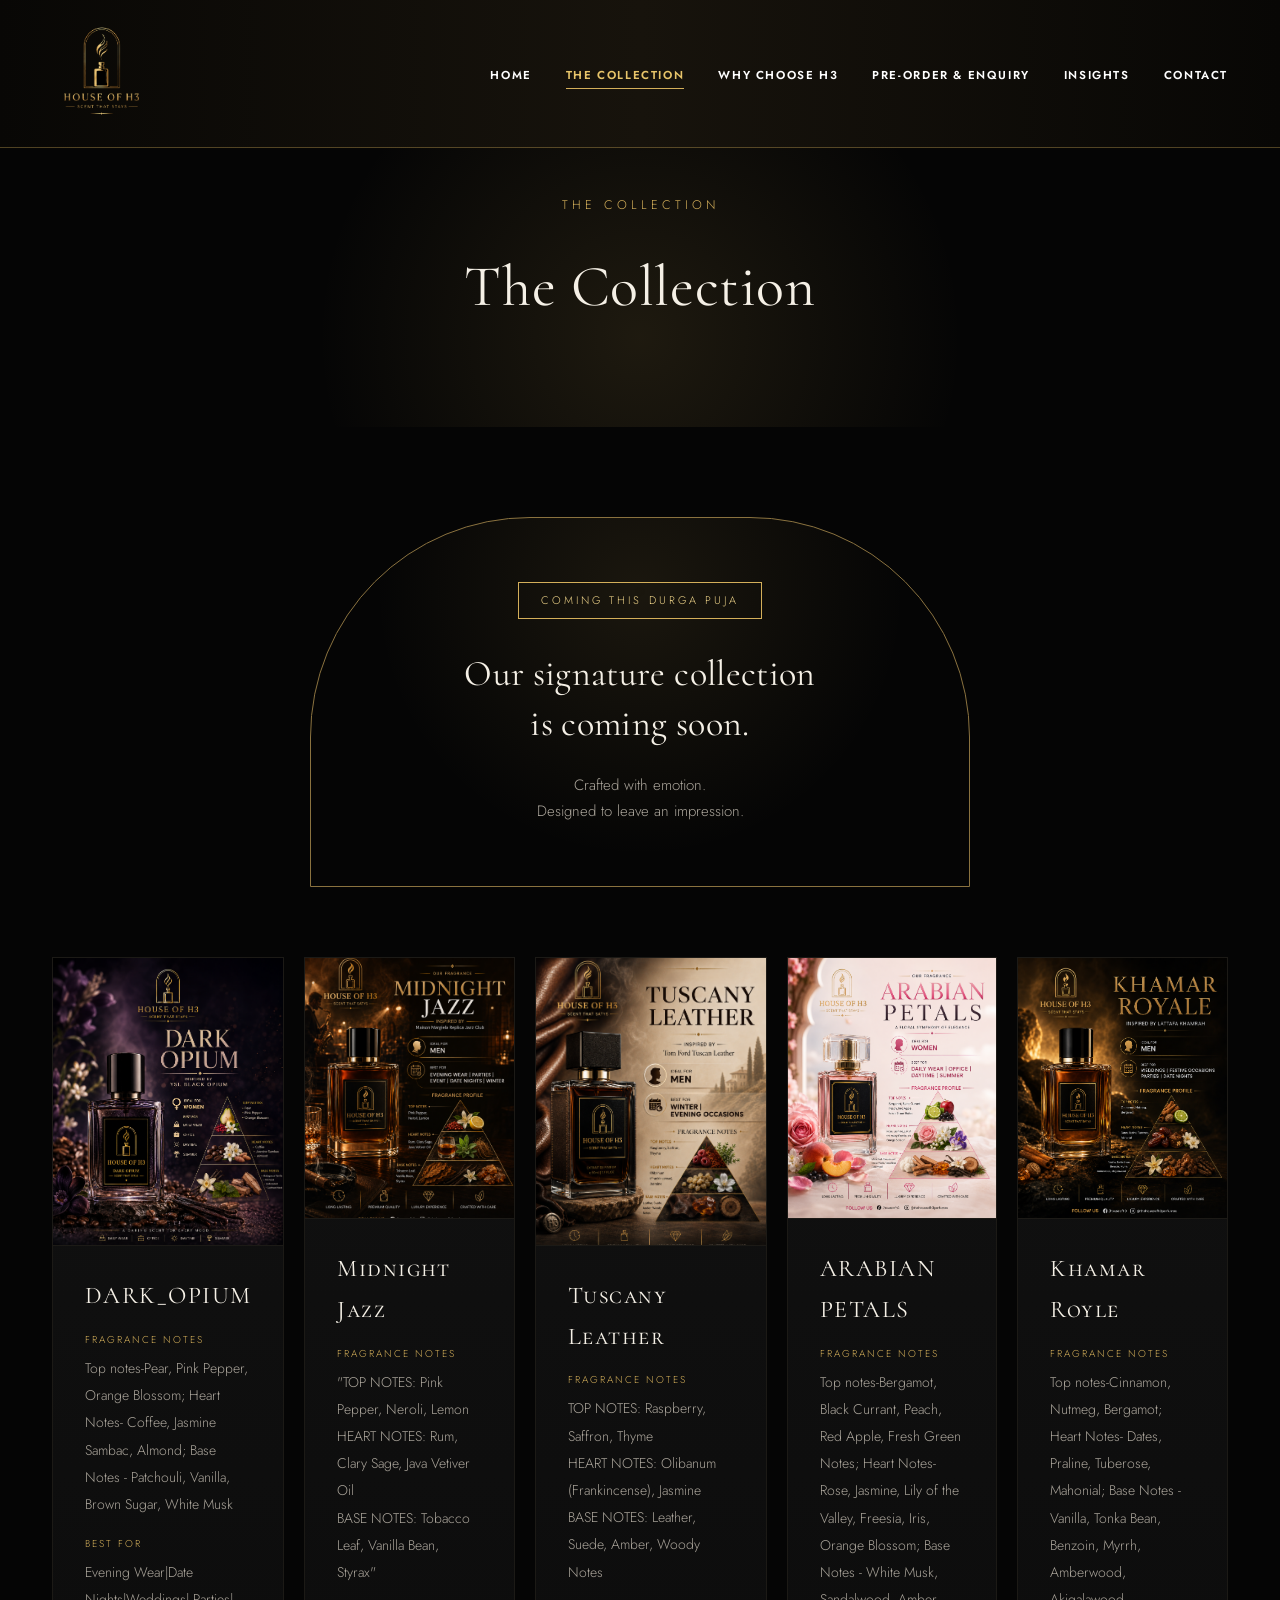
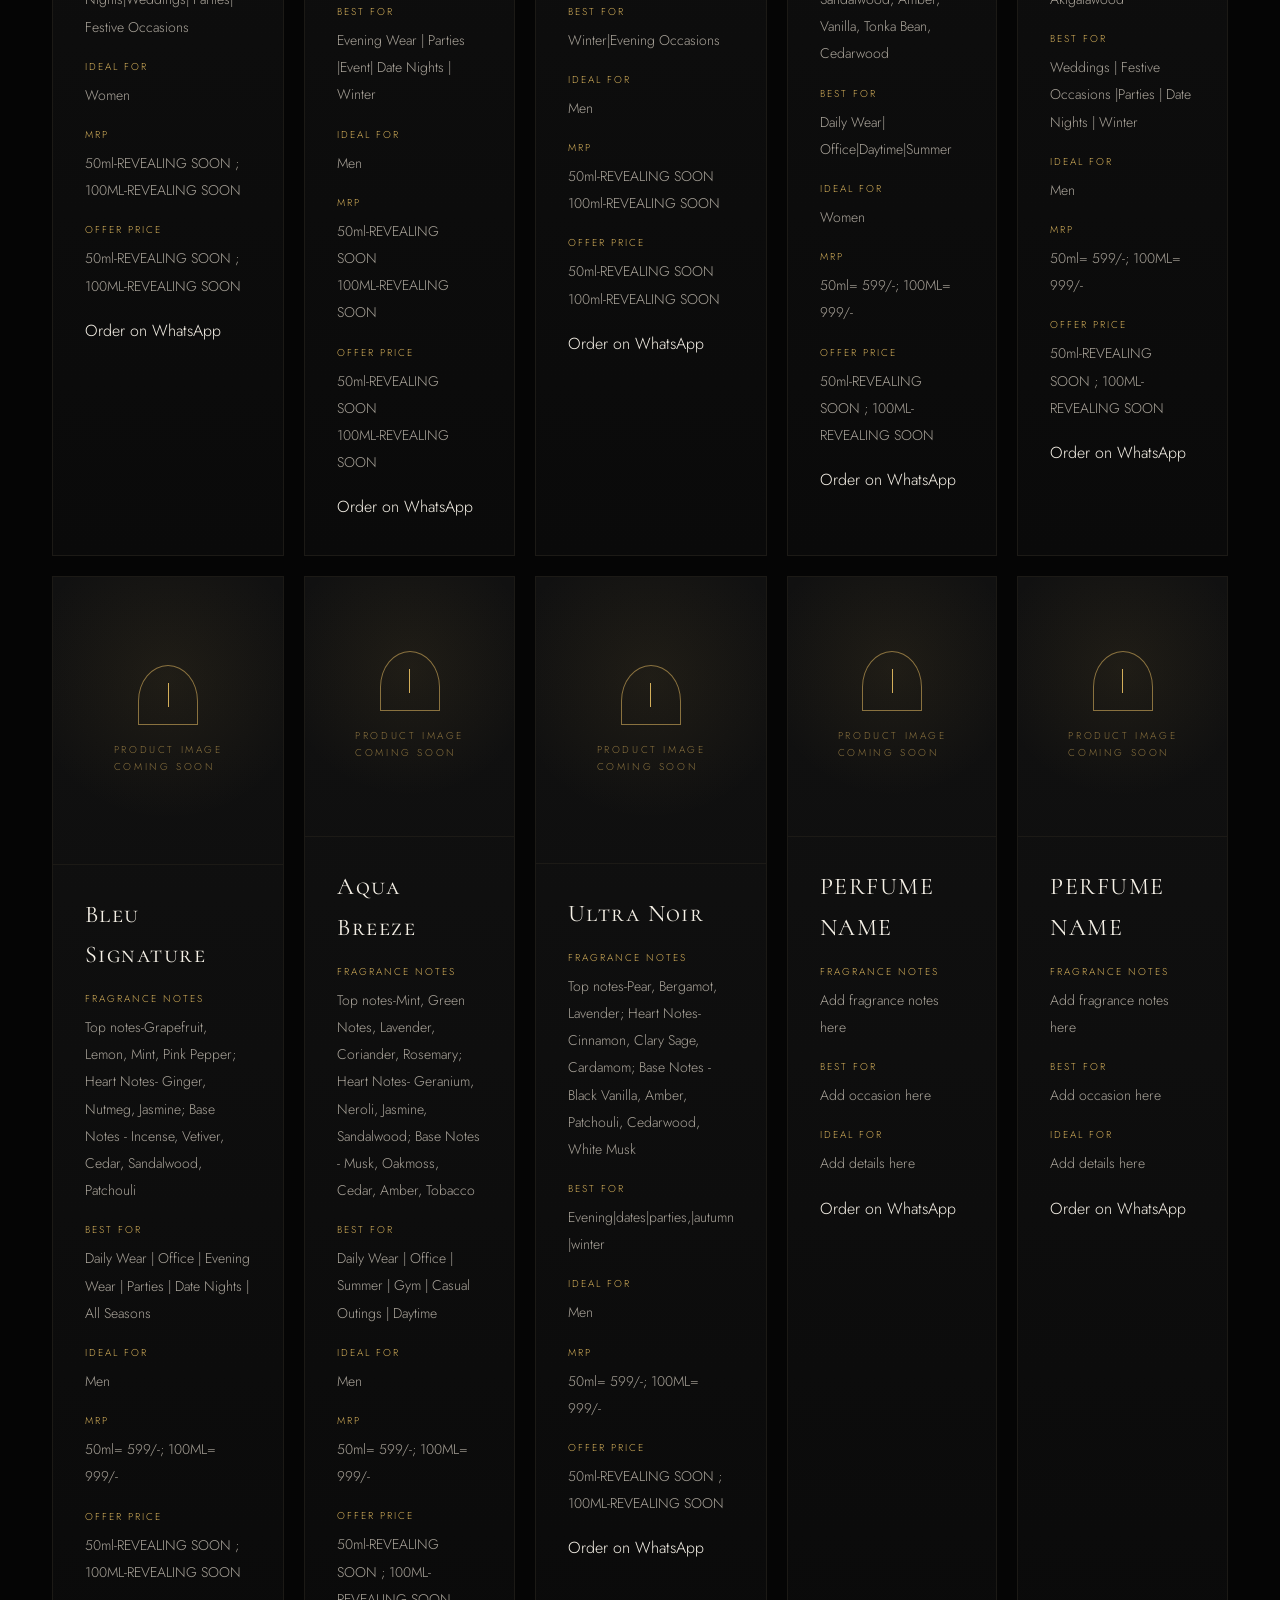
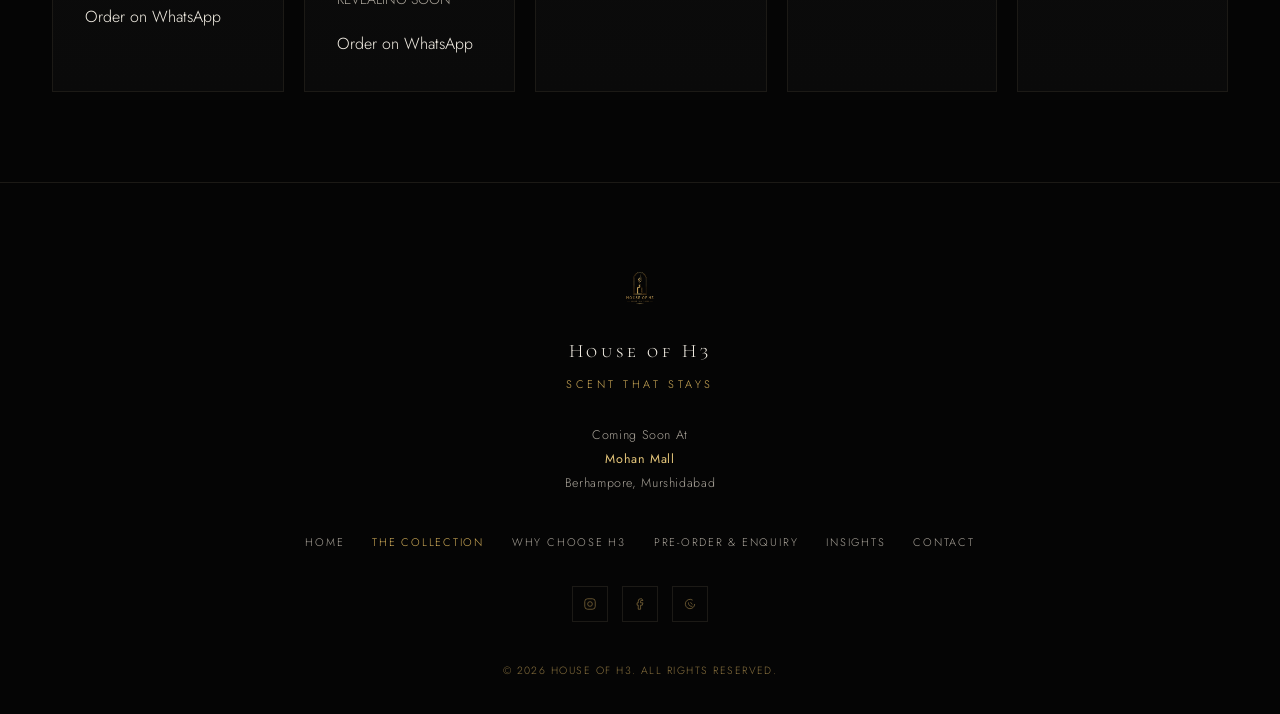
==== commit c0bce8d9: "Update collection.html" ====
--- a/collection.html
+++ b/collection.html
@@ -351,22 +351,22 @@
       <!-- ==================================================
            PERFUME 05 — EDIT ONLY THE TEXT AND IMAGE PATH BELOW
       ================================================== -->
-       <article class="frag-card reveal">
+      <article class="frag-card reveal">
         <div class="product-media">
           <!-- Later, replace perfume-05.png with the actual image filename if needed.
                Save the image inside: assets/images/products/ -->
-          <img src="assets/images/products/khamar_royle.png"
+          <img src="assets/images/khamar_royle.png"
                alt="HOUSE OF H3 perfume 05"
                onerror="this.style.display='none'">
           <div class="media-placeholder">
             <div class="glyph" aria-hidden="true"></div>
-            
-          </div>
-        </div>
-
-        <div class="frag-body">
-          <!-- EDIT PERFUME NAME BELOW -->
-          <h3> khamar Royle </h3>
+            <span>Product Image<br>Coming Soon</span>
+          </div>
+        </div>
+
+        <div class="frag-body">
+          <!-- EDIT PERFUME NAME BELOW -->
+          <h3> Khamar Royle </h3>
 
           <!-- EDIT FRAGRANCE NOTES BELOW -->
           <div class="frag-meta">
@@ -380,7 +380,7 @@
           <!-- EDIT BEST FOR BELOW -->
           <div class="frag-meta">
             <span class="label">Best For</span>
-            <span class="value"> Weddings | Festive Occasions |Parties | Date Nights | Winter </span>
+            <span class="value">Weddings | Festive Occasions |Parties | Date Nights | Winter</span>
           </div>
 
           <!-- EDIT IDEAL FOR BELOW -->
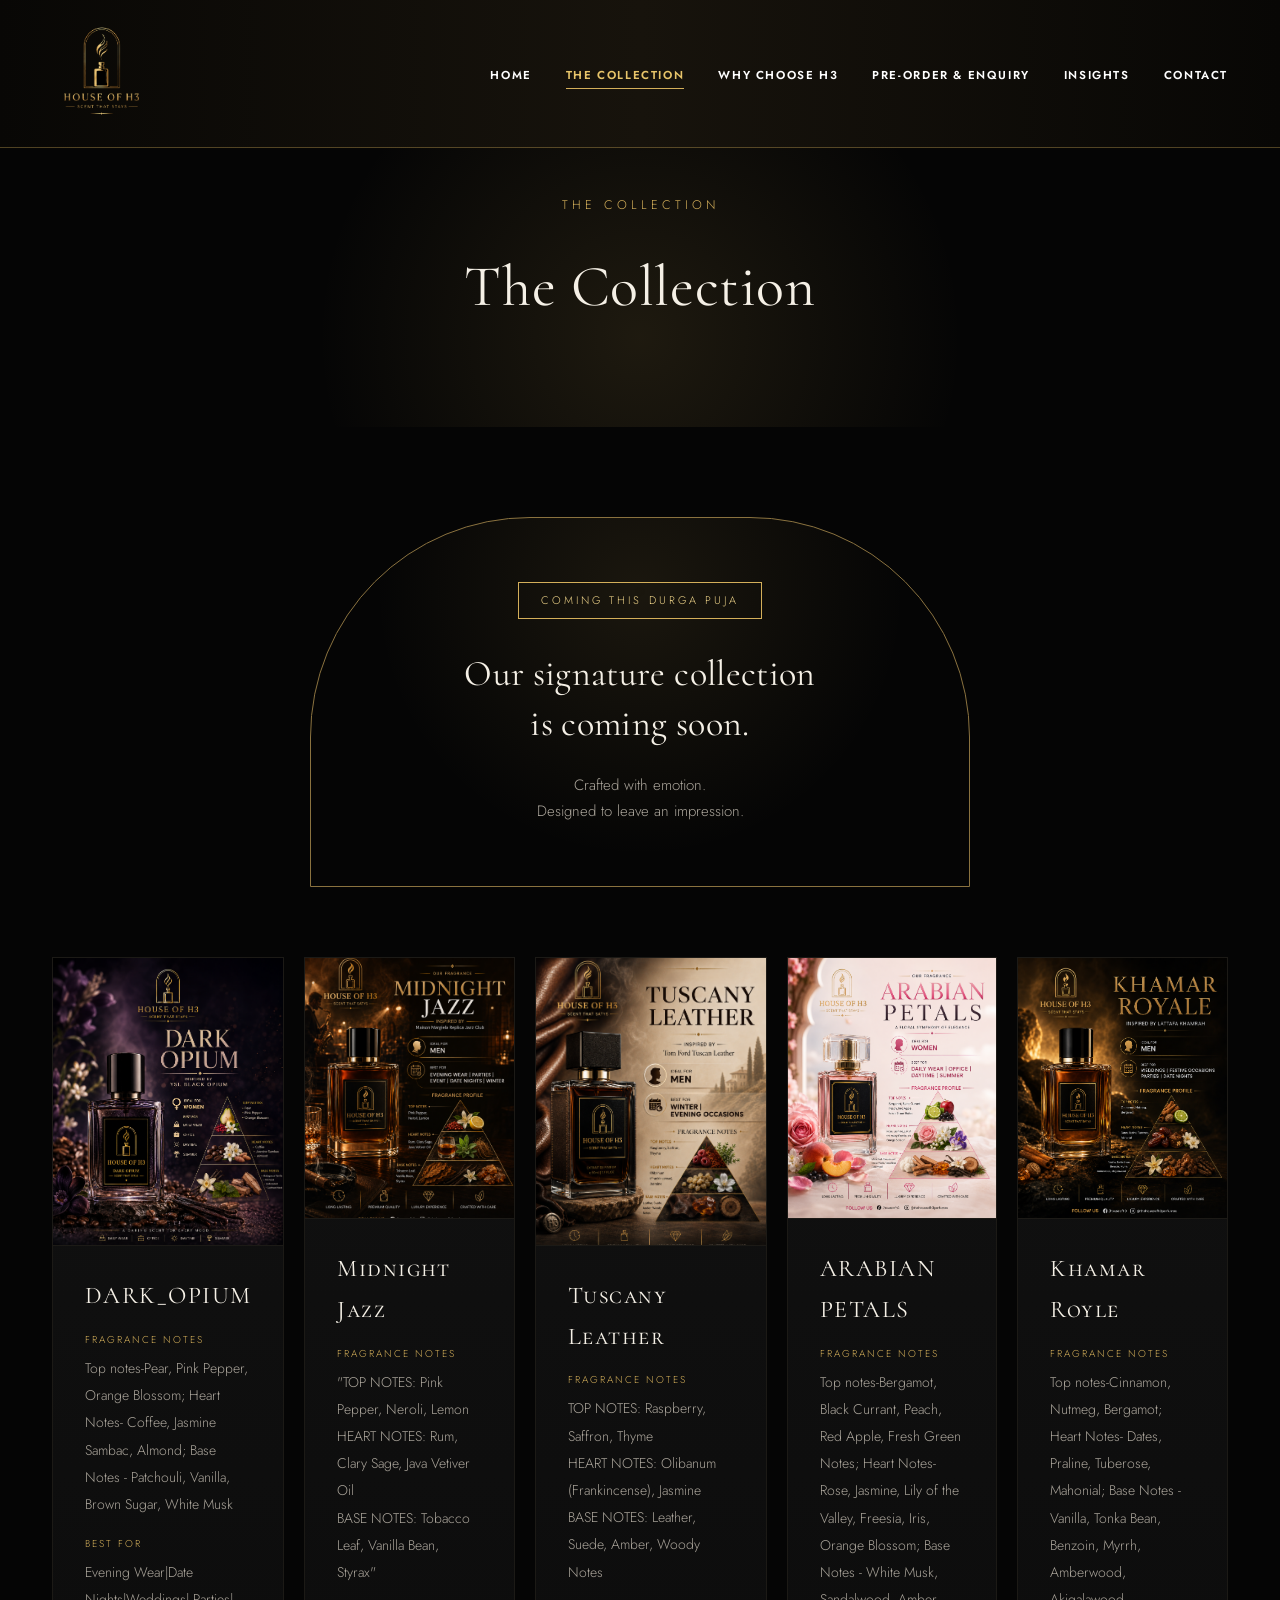
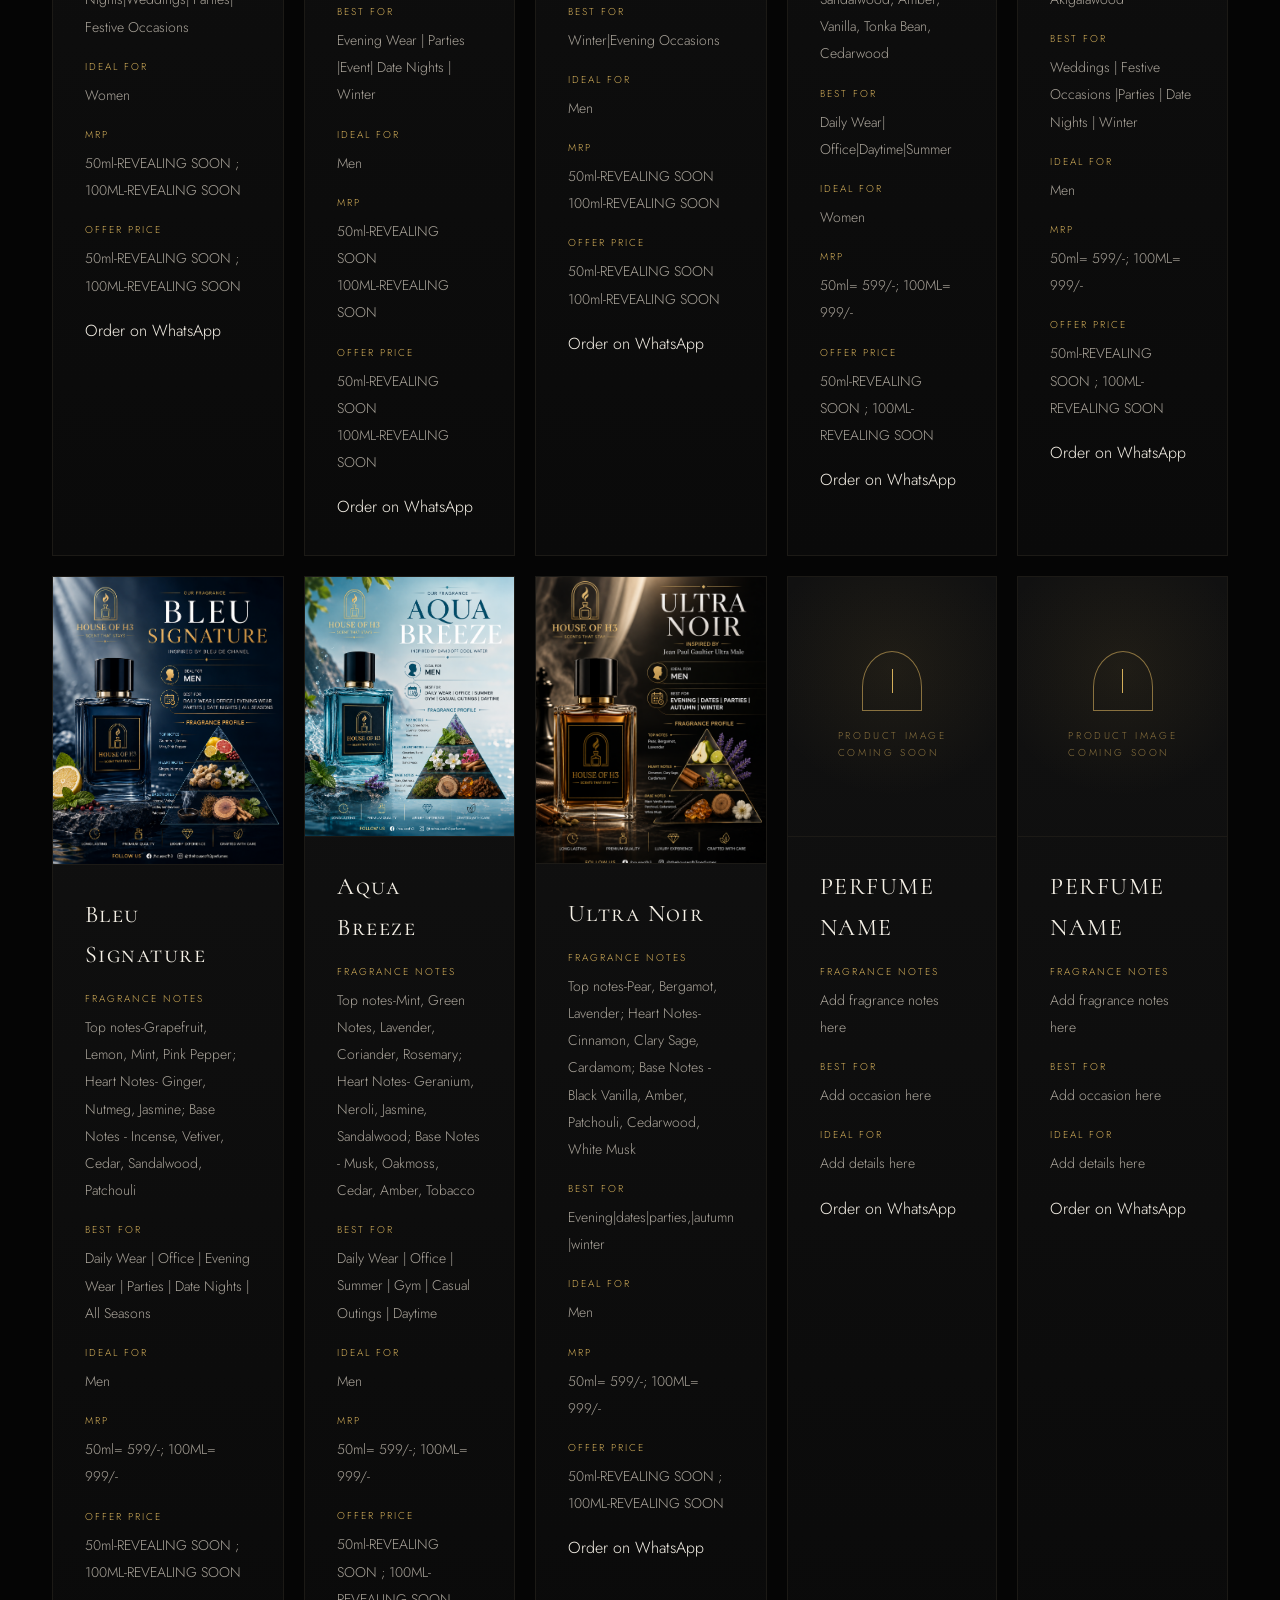
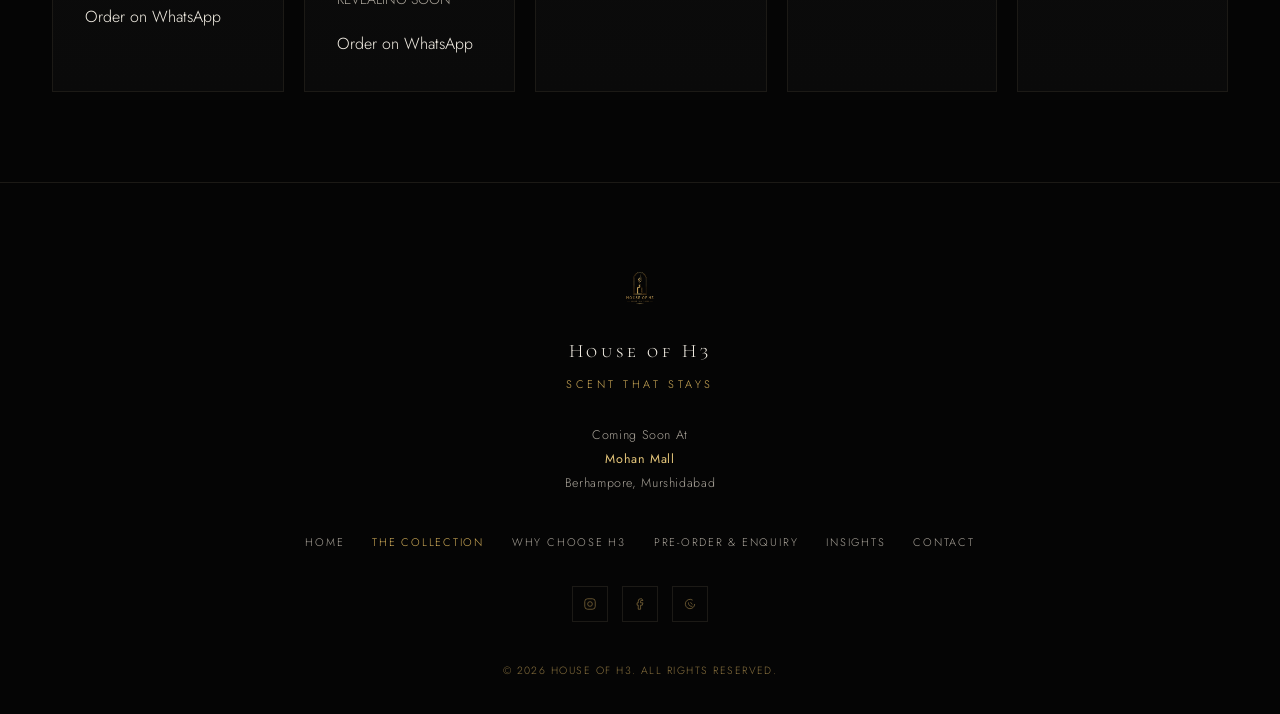
==== commit 288caa5e: "Update collection.html" ====
--- a/collection.html
+++ b/collection.html
@@ -420,7 +420,7 @@
         <div class="product-media">
           <!-- Later, replace perfume-06.png with the actual image filename if needed.
                Save the image inside: assets/images/products/ -->
-          <img src="assets/images/products/bleu_signature.png"
+          <img src="assets/images/bleu_signature.png"
                alt="HOUSE OF H3 perfume 06"
                onerror="this.style.display='none'">
           <div class="media-placeholder">
@@ -485,7 +485,7 @@
         <div class="product-media">
           <!-- Later, replace perfume-07.png with the actual image filename if needed.
                Save the image inside: assets/images/products/ -->
-          <img src="assets/images/products/aqua_breeze.png"
+          <img src="assets/images/aqua_breeze.png"
                alt="HOUSE OF H3 perfume 07"
                onerror="this.style.display='none'">
           <div class="media-placeholder">
@@ -550,7 +550,7 @@
         <div class="product-media">
           <!-- Later, replace perfume-08.png with the actual image filename if needed.
                Save the image inside: assets/images/products/ -->
-          <img src="assets/images/products/ultra_noir.png"
+          <img src="assets/images/ultra_noir.png"
                alt="HOUSE OF H3 perfume 08"
                onerror="this.style.display='none'">
           <div class="media-placeholder">
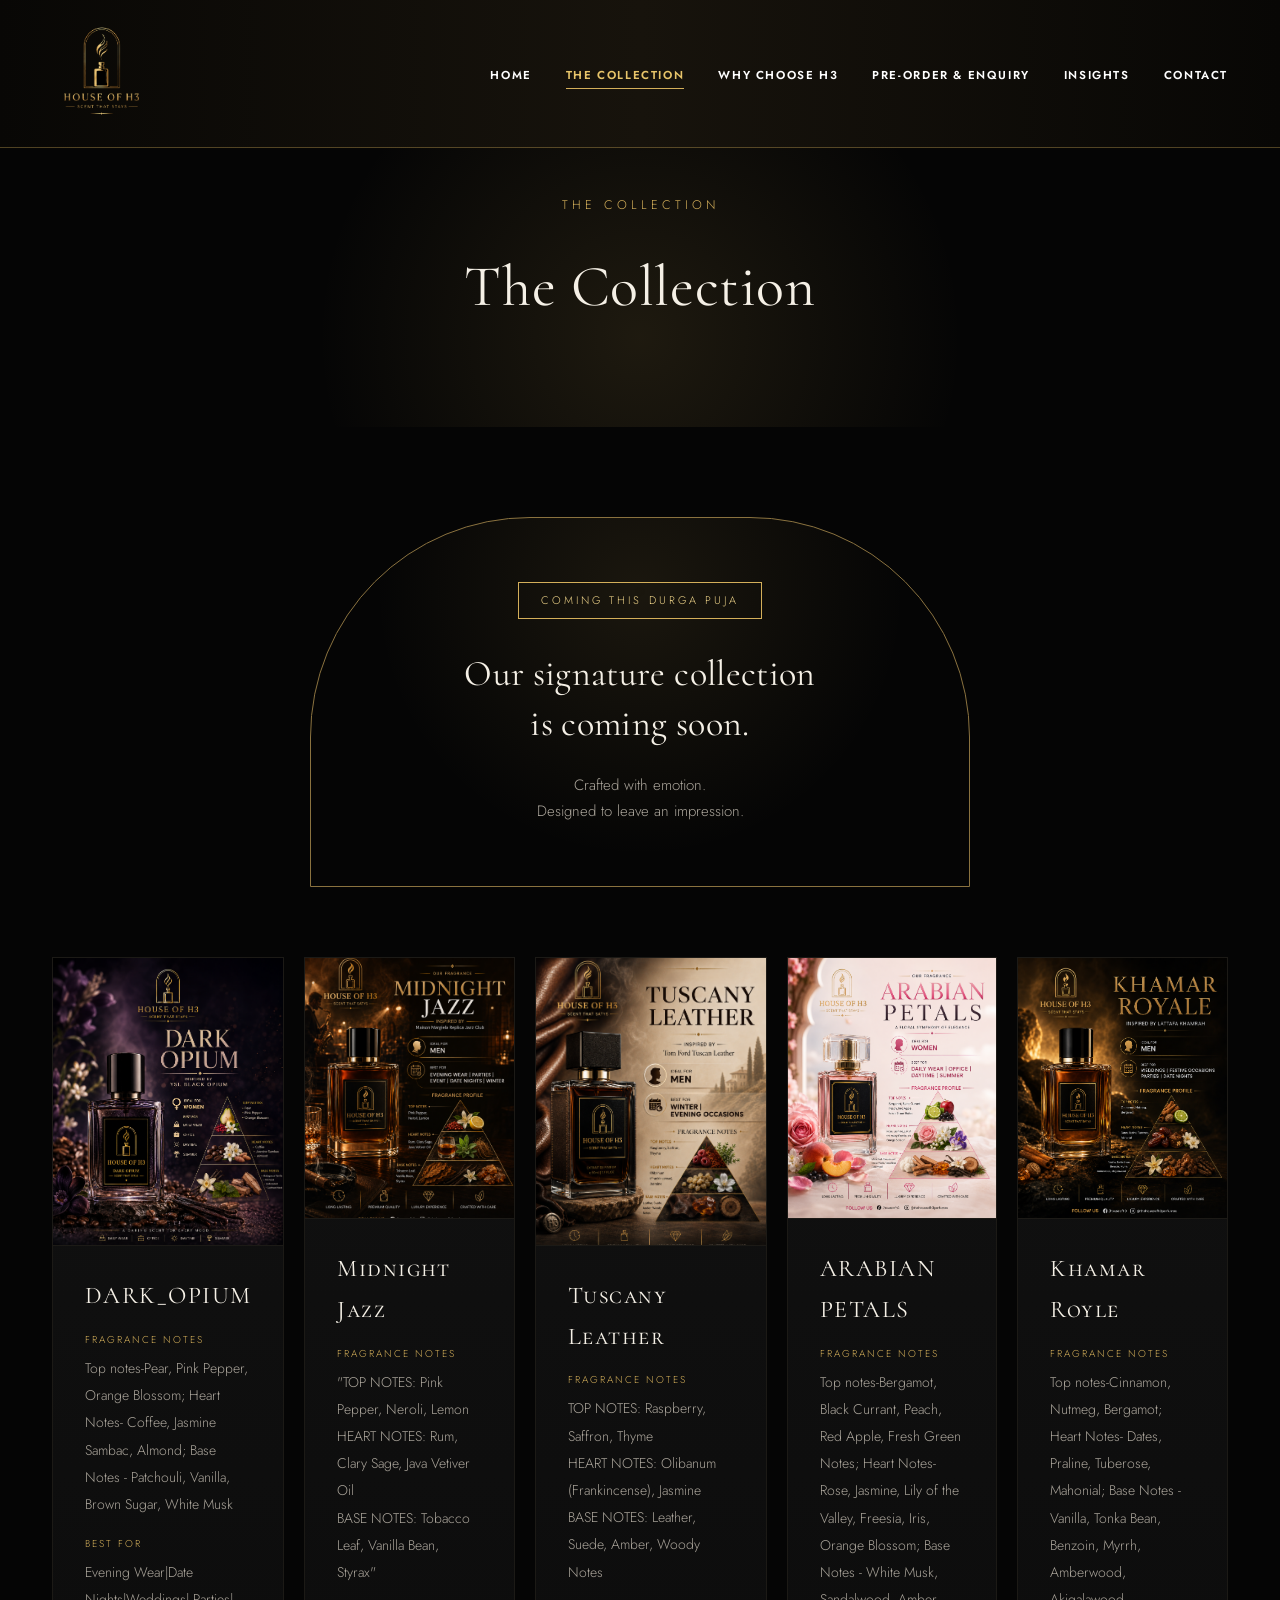
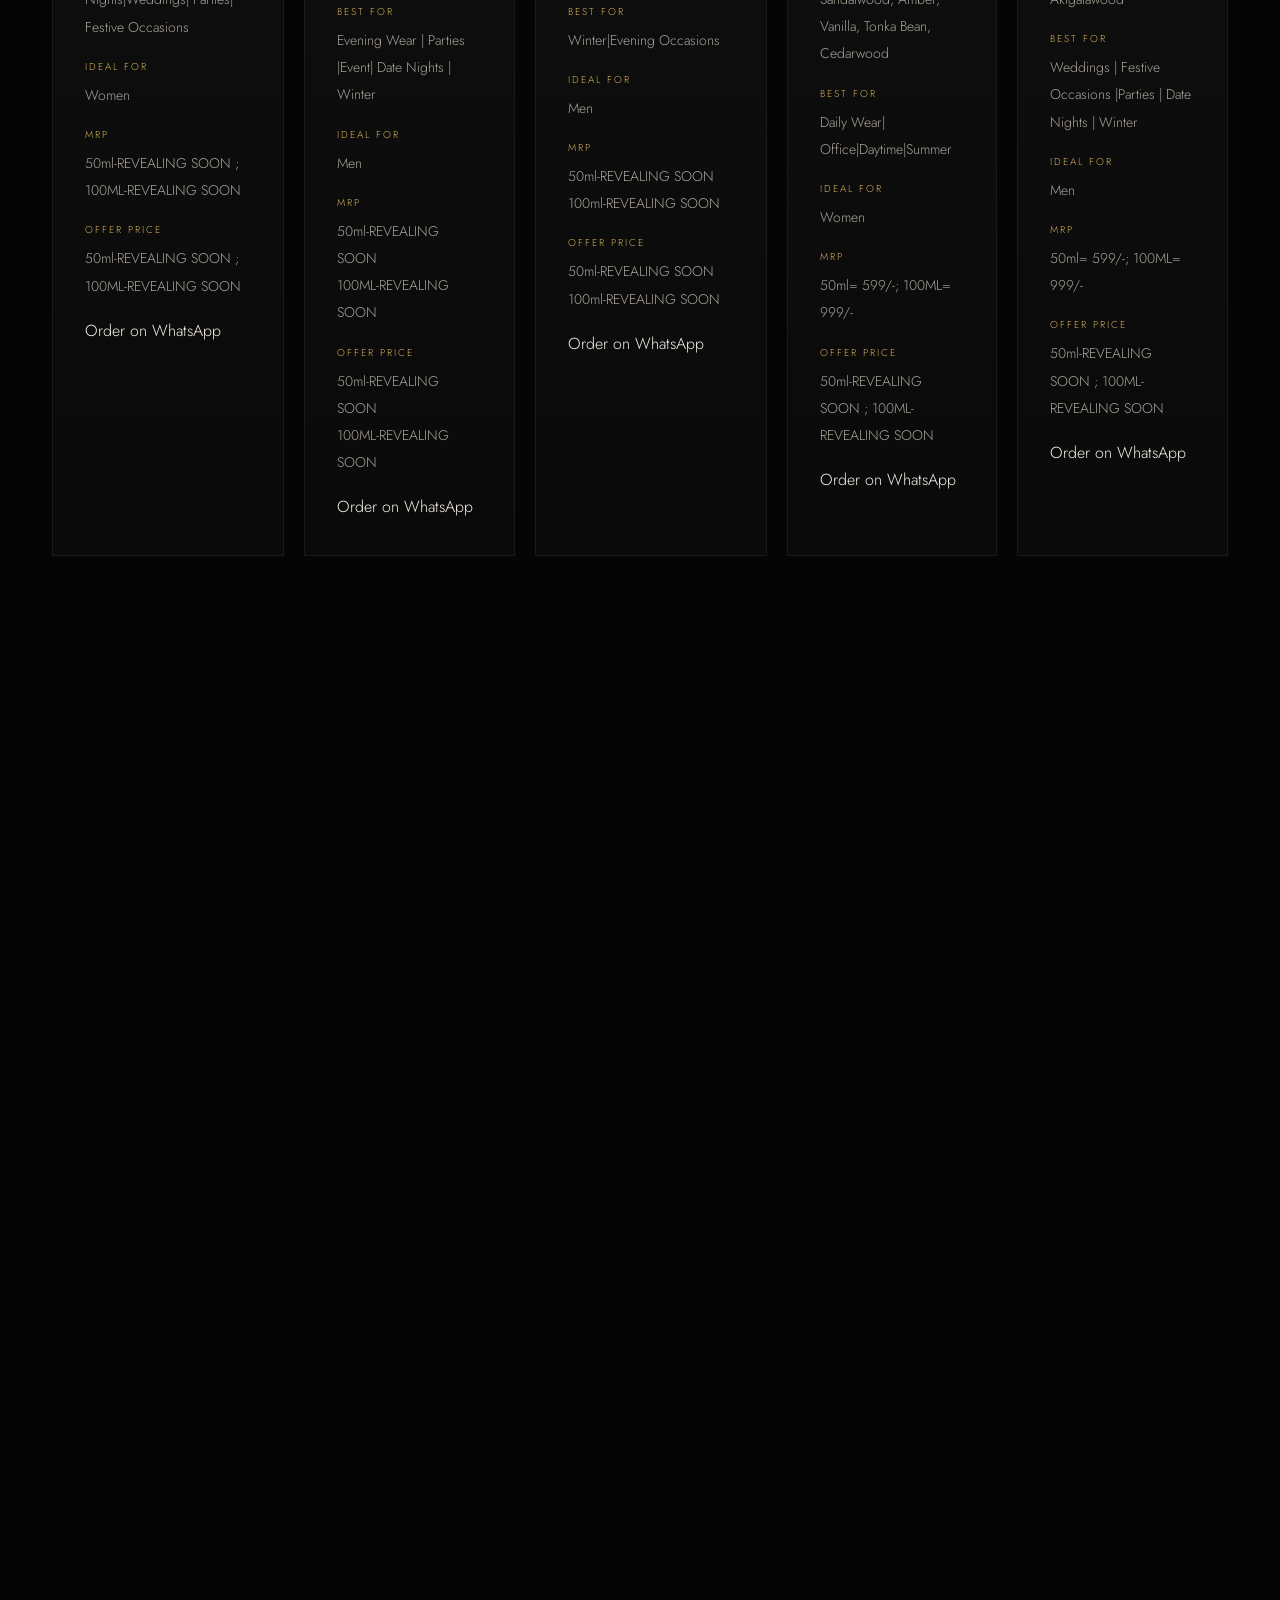
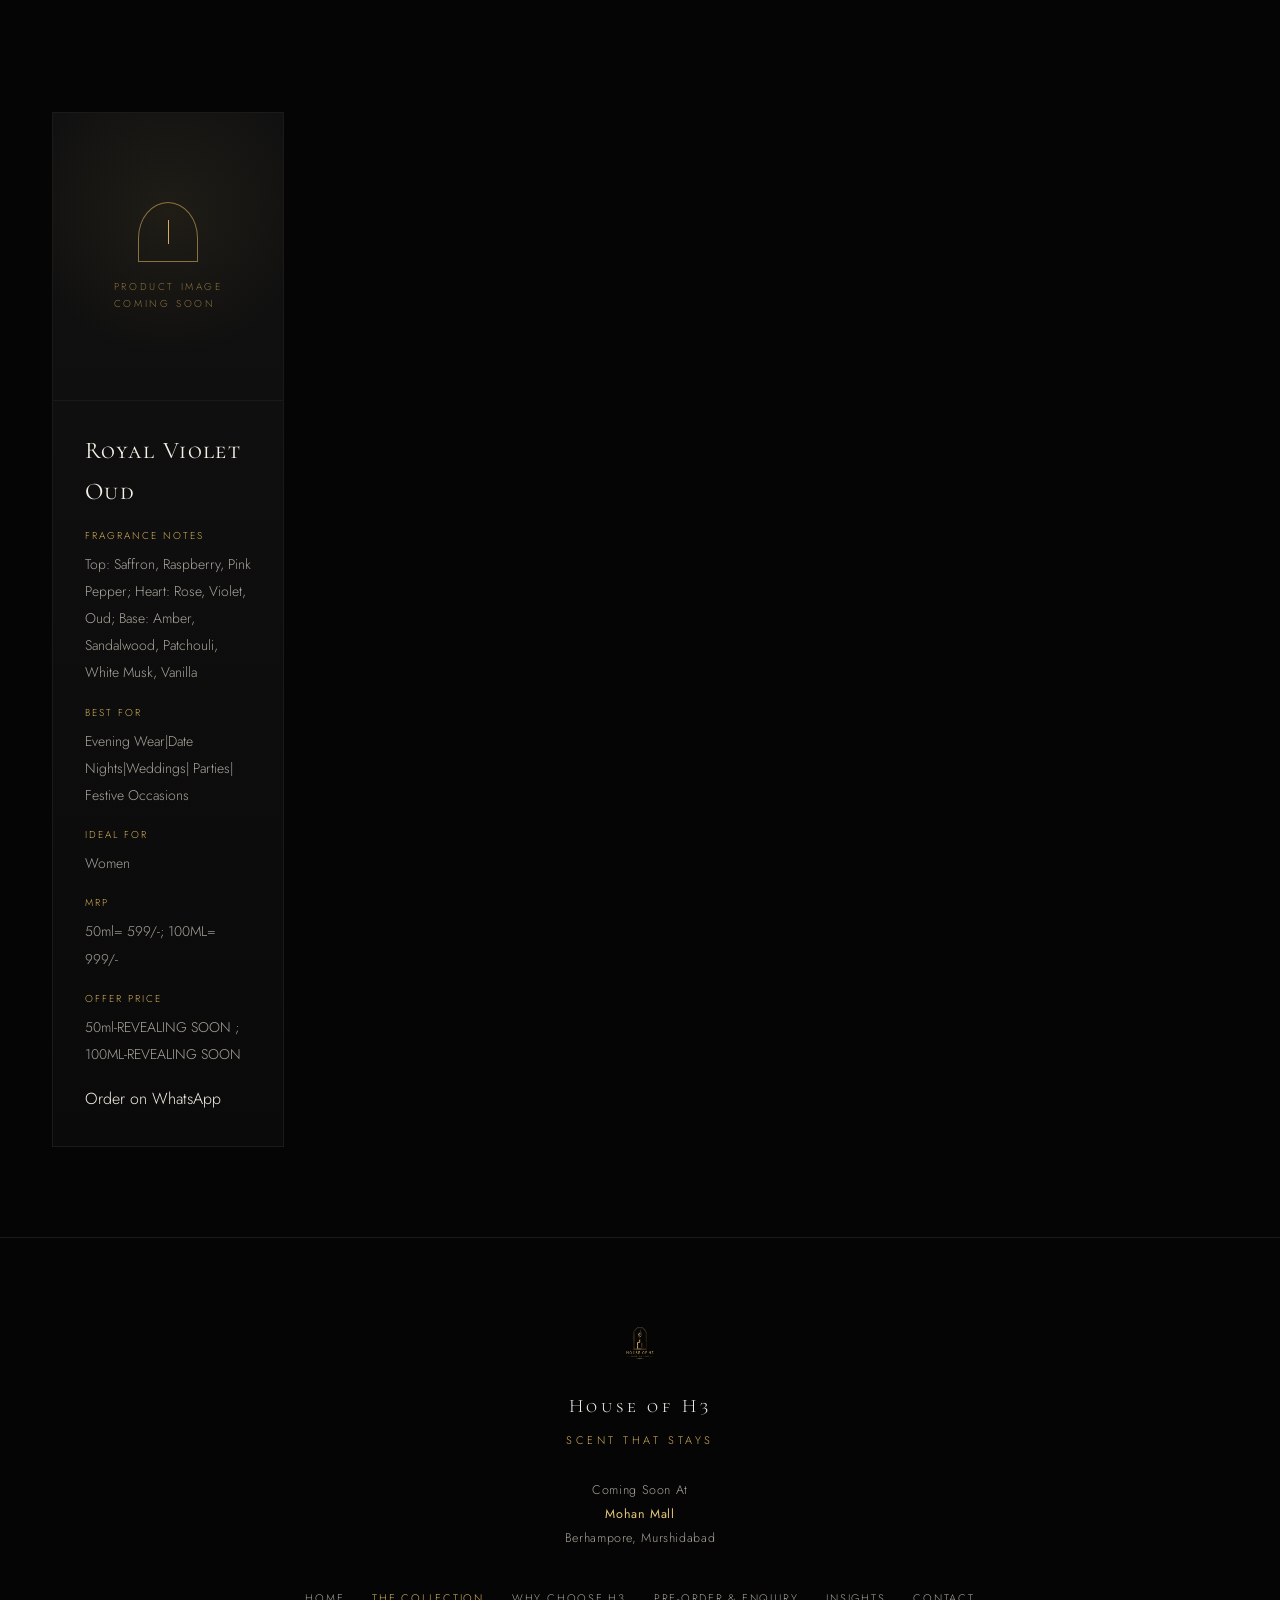
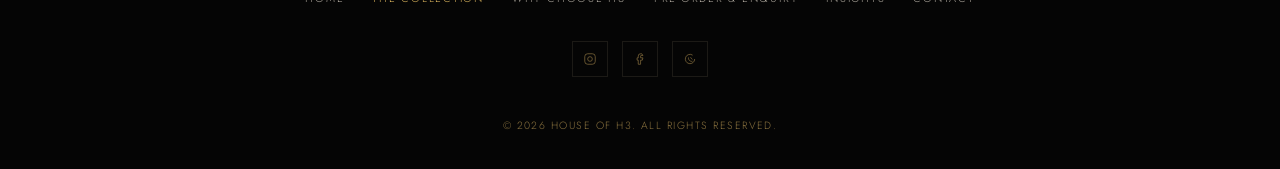
==== commit 1a028a65: "Update collection.html" ====
--- a/collection.html
+++ b/collection.html
@@ -616,7 +616,7 @@
         <div class="product-media">
           <!-- Later, replace perfume-09.png with the actual image filename if needed.
                Save the image inside: assets/images/products/ -->
-          <img src="assets/images/products/perfume-09.png"
+          <img src="assets/images/savage_spirit.png"
                alt="HOUSE OF H3 perfume 09"
                onerror="this.style.display='none'">
           <div class="media-placeholder">
@@ -627,83 +627,182 @@
 
         <div class="frag-body">
           <!-- EDIT PERFUME NAME BELOW -->
-          <h3>PERFUME NAME</h3>
-
-          <!-- EDIT FRAGRANCE NOTES BELOW -->
-          <div class="frag-meta">
-            <span class="label">Fragrance Notes</span>
-            <span class="value">Add fragrance notes here</span>
-          </div>
-
-          <!-- EDIT BEST FOR BELOW -->
-          <div class="frag-meta">
-            <span class="label">Best For</span>
-            <span class="value">Add occasion here</span>
-          </div>
-
-          <!-- EDIT IDEAL FOR BELOW -->
-          <div class="frag-meta">
-            <span class="label">Ideal For</span>
-            <span class="value">Add details here</span>
-          </div>
-
-          <a class="collection-order-button"
-             href="https://wa.me/917384875992?text=Hello%20HOUSE%20OF%20H3%2C%20I%20would%20like%20to%20order%20PERFUME%20NAME."
-             target="_blank"
-             rel="noopener">
-            Order on WhatsApp
-          </a>
-        </div>
+          <h3> Savage Spirit</h3>
+
+          <!-- EDIT FRAGRANCE NOTES BELOW -->
+          <div class="frag-meta">
+            <span class="label">Fragrance Notes</span>
+            <span class="value">Top: Calabrian Bergamot, Pepper ;
+Heart: Sichuan Pepper, Lavender, Pink Pepper, Vetiver, Patchouli, Geranium, Elemi;
+Base: Cedar, Labdanum
+ </span>
+          </div>
+
+          <!-- EDIT BEST FOR BELOW -->
+          <div class="frag-meta">
+            <span class="label">Best For</span>
+            <span class="value"> Daily Wear | Office | Evening Wear | Parties | Date Nights | All Seasons </span>
+          </div>
+
+          <!-- EDIT IDEAL FOR BELOW -->
+          <div class="frag-meta">
+            <span class="label">Ideal For</span>
+            <span class="value"> Men </span>
+          </div>
+
+           <!-- EDIT MRP FOR BELOW -->
+          <div class="frag-meta">
+            <span class="label">MRP</span>
+            <span class="value"> 50ml= 599/-; 100ML= 999/- </span>
+          </div>
+          
+          <!-- EDIT OFFER PRICE FOR BELOW -->
+          <div class="frag-meta">
+            <span class="label">OFFER PRICE</span>
+            <span class="value"> 50ml-REVEALING SOON ; 100ML-REVEALING SOON </span>
+          </div>
+
+          
+          <a class="collection-order-button"
+             href="https://wa.me/917384875992?text=Hello%20HOUSE%20OF%20H3%2C%20I%20would%20like%20to%20order%20Dark%20Opium."
+             target="_blank"
+             rel="noopener">
+            Order on WhatsApp
+          </a>
+        </div>
+
       </article>
 
 
       <!-- ==================================================
            PERFUME 10 — EDIT ONLY THE TEXT AND IMAGE PATH BELOW
       ================================================== -->
+     <article class="frag-card reveal">
+        <div class="product-media">
+          <!-- Later, replace perfume-10.png with the actual image filename if needed.
+               Save the image inside: assets/images/products/ -->
+          <img src="assets/images/floral_belle.png"
+               alt="HOUSE OF H3 perfume 10"
+               onerror="this.style.display='none'">
+          <div class="media-placeholder">
+            <div class="glyph" aria-hidden="true"></div>
+            <span>Product Image<br>Coming Soon</span>
+          </div>
+        </div>
+
+        <div class="frag-body">
+          <!-- EDIT PERFUME NAME BELOW -->
+          <h3> Floral Belle </h3>
+
+          <!-- EDIT FRAGRANCE NOTES BELOW -->
+          <div class="frag-meta">
+            <span class="label">Fragrance Notes</span>
+            <span class="value">Top: Pear, Red Berries, Mandarin;
+Heart: Gardenia, Jasmine, Frangipani;
+Base: Patchouli, Vanilla, Brown Sugar, White Musk
+ </span>
+          </div>
+
+          <!-- EDIT BEST FOR BELOW -->
+          <div class="frag-meta">
+            <span class="label">Best For</span>
+            <span class="value"> Daily Wear| Office|Daytime|Summer </span>
+          </div>
+
+          <!-- EDIT IDEAL FOR BELOW -->
+          <div class="frag-meta">
+            <span class="label">Ideal For</span>
+            <span class="value"> Women </span>
+          </div>
+
+           <!-- EDIT MRP FOR BELOW -->
+          <div class="frag-meta">
+            <span class="label">MRP</span>
+            <span class="value"> 50ml= 599/-; 100ML= 999/- </span>
+          </div>
+          
+          <!-- EDIT OFFER PRICE FOR BELOW -->
+          <div class="frag-meta">
+            <span class="label">OFFER PRICE</span>
+            <span class="value"> 50ml-REVEALING SOON ; 100ML-REVEALING SOON </span>
+          </div>
+
+          
+          <a class="collection-order-button"
+             href="https://wa.me/917384875992?text=Hello%20HOUSE%20OF%20H3%2C%20I%20would%20like%20to%20order%20Dark%20Opium."
+             target="_blank"
+             rel="noopener">
+            Order on WhatsApp
+          </a>
+        </div>
+
+      </article>
+
+ <!-- ==================================================
+           PERFUME 11 — EDIT ONLY THE TEXT AND IMAGE PATH BELOW
+      ================================================== -->
       <article class="frag-card reveal">
         <div class="product-media">
-          <!-- Later, replace perfume-10.png with the actual image filename if needed.
-               Save the image inside: assets/images/products/ -->
-          <img src="assets/images/products/perfume-10.png"
-               alt="HOUSE OF H3 perfume 10"
-               onerror="this.style.display='none'">
-          <div class="media-placeholder">
-            <div class="glyph" aria-hidden="true"></div>
-            <span>Product Image<br>Coming Soon</span>
-          </div>
-        </div>
-
-        <div class="frag-body">
-          <!-- EDIT PERFUME NAME BELOW -->
-          <h3>PERFUME NAME</h3>
-
-          <!-- EDIT FRAGRANCE NOTES BELOW -->
-          <div class="frag-meta">
-            <span class="label">Fragrance Notes</span>
-            <span class="value">Add fragrance notes here</span>
-          </div>
-
-          <!-- EDIT BEST FOR BELOW -->
-          <div class="frag-meta">
-            <span class="label">Best For</span>
-            <span class="value">Add occasion here</span>
-          </div>
-
-          <!-- EDIT IDEAL FOR BELOW -->
-          <div class="frag-meta">
-            <span class="label">Ideal For</span>
-            <span class="value">Add details here</span>
-          </div>
-
-          <a class="collection-order-button"
-             href="https://wa.me/917384875992?text=Hello%20HOUSE%20OF%20H3%2C%20I%20would%20like%20to%20order%20PERFUME%20NAME."
-             target="_blank"
-             rel="noopener">
-            Order on WhatsApp
-          </a>
-        </div>
-      </article>
-
+          <!-- Later, replace perfume-11.png with the actual image filename if needed.
+               Save the image inside: assets/images/products/ -->
+          <img src="assets/images/royalvioletoud.png"
+               alt="HOUSE OF H3 perfume 11"
+               onerror="this.style.display='none'">
+          <div class="media-placeholder">
+            <div class="glyph" aria-hidden="true"></div>
+            <span>Product Image<br>Coming Soon</span>
+          </div>
+        </div>
+
+        <div class="frag-body">
+          <!-- EDIT PERFUME NAME BELOW -->
+          <h3> Royal Violet Oud </h3>
+
+          <!-- EDIT FRAGRANCE NOTES BELOW -->
+          <div class="frag-meta">
+            <span class="label">Fragrance Notes</span>
+            <span class="value">Top: Saffron, Raspberry, Pink Pepper;
+Heart: Rose, Violet, Oud;
+Base: Amber, Sandalwood, Patchouli, White Musk, Vanilla
+ </span>
+          </div>
+
+          <!-- EDIT BEST FOR BELOW -->
+          <div class="frag-meta">
+            <span class="label">Best For</span>
+            <span class="value"> Evening Wear|Date Nights|Weddings| Parties| Festive Occasions </span>
+          </div>
+
+          <!-- EDIT IDEAL FOR BELOW -->
+          <div class="frag-meta">
+            <span class="label">Ideal For</span>
+            <span class="value"> Women </span>
+          </div>
+
+           <!-- EDIT MRP FOR BELOW -->
+          <div class="frag-meta">
+            <span class="label">MRP</span>
+            <span class="value"> 50ml= 599/-; 100ML= 999/- </span>
+          </div>
+          
+          <!-- EDIT OFFER PRICE FOR BELOW -->
+          <div class="frag-meta">
+            <span class="label">OFFER PRICE</span>
+            <span class="value"> 50ml-REVEALING SOON ; 100ML-REVEALING SOON </span>
+          </div>
+
+          
+          <a class="collection-order-button"
+             href="https://wa.me/917384875992?text=Hello%20HOUSE%20OF%20H3%2C%20I%20would%20like%20to%20order%20Dark%20Opium."
+             target="_blank"
+             rel="noopener">
+            Order on WhatsApp
+          </a>
+        </div>
+
+      </article>
+
+		
 
     </div>
   </div>
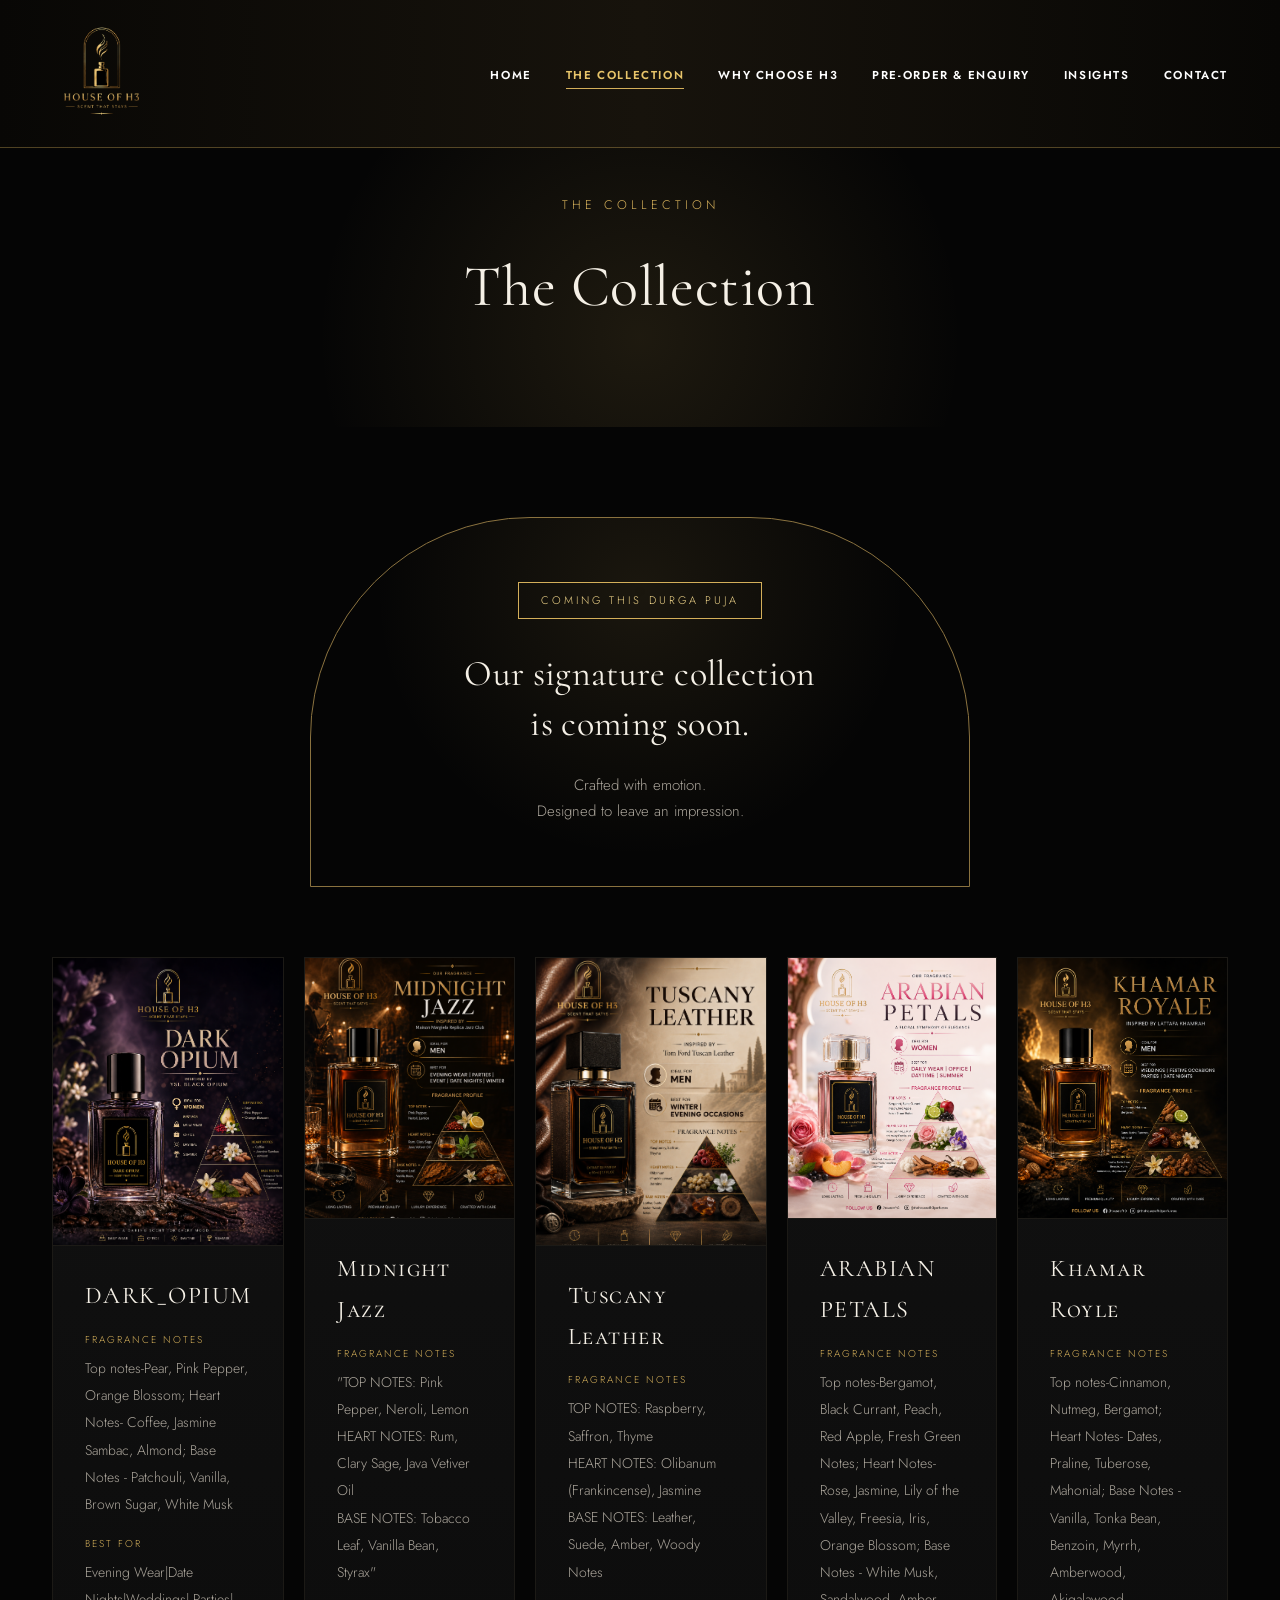
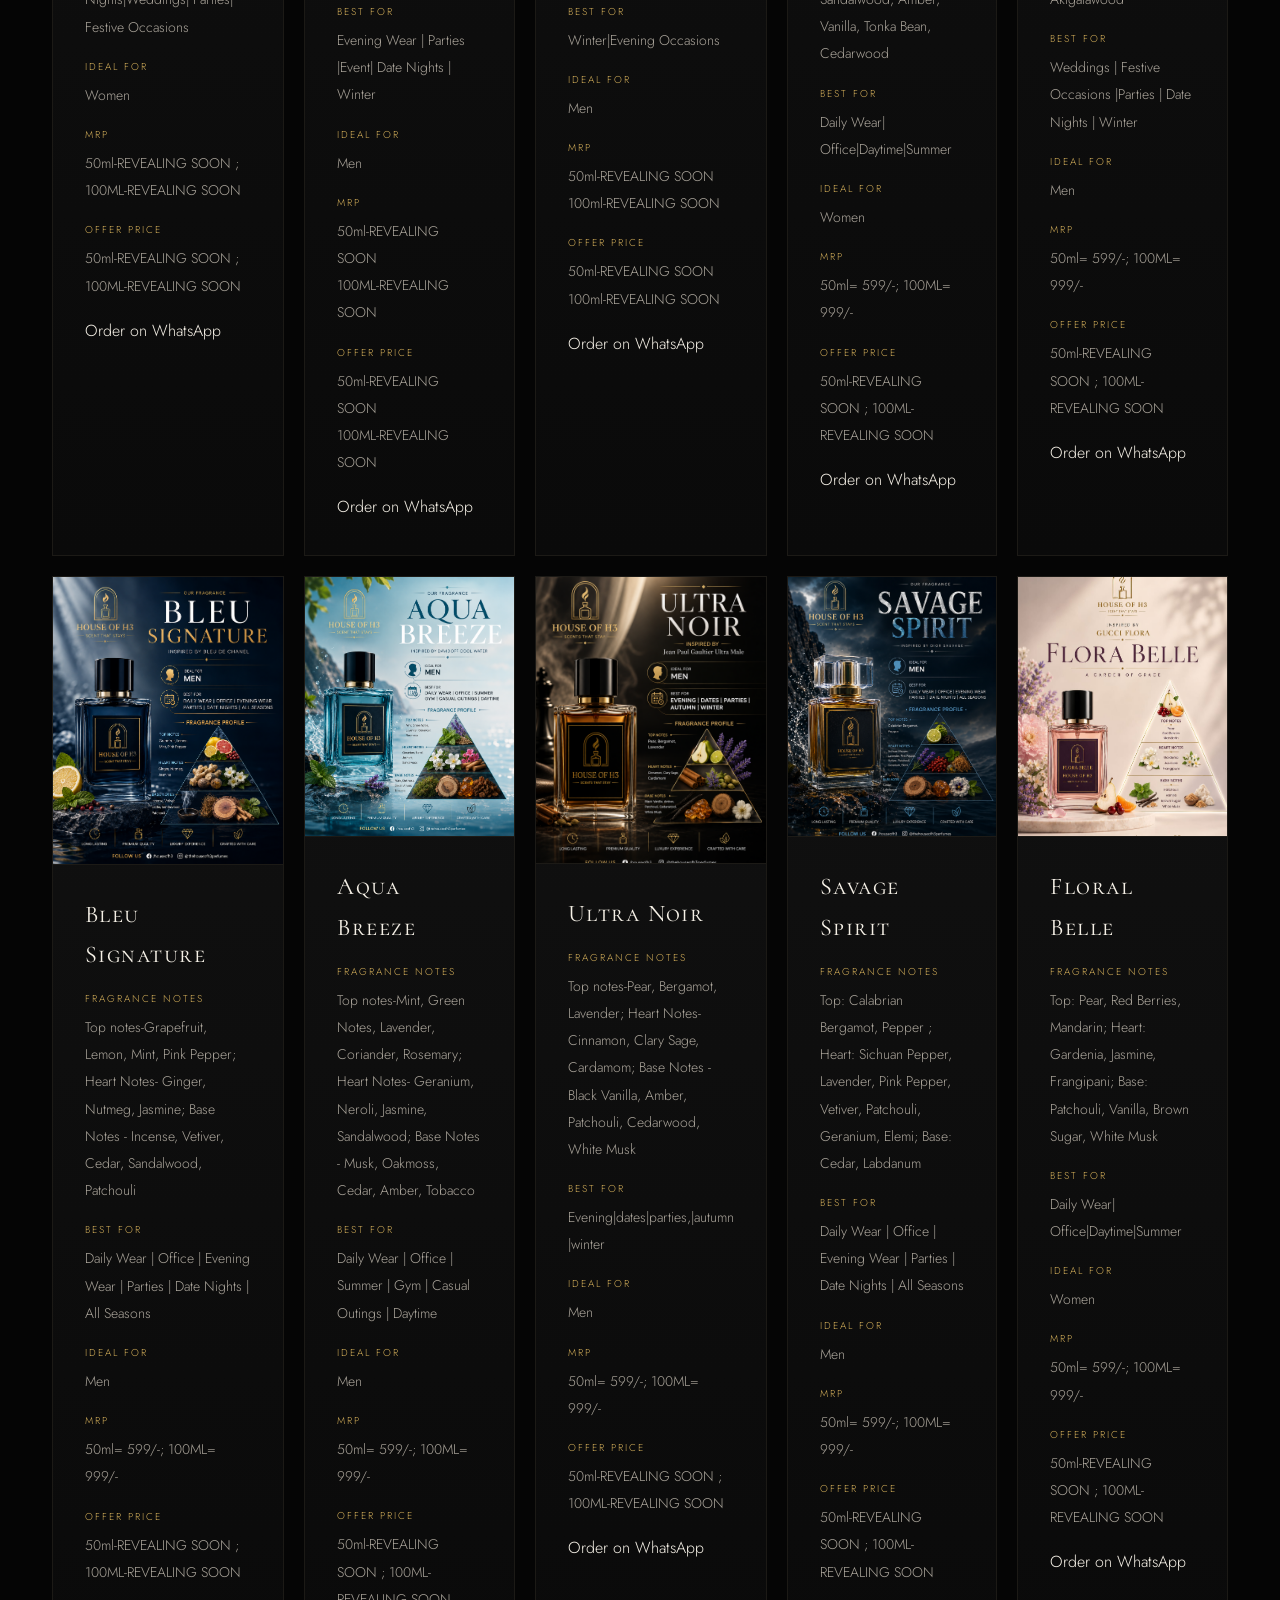
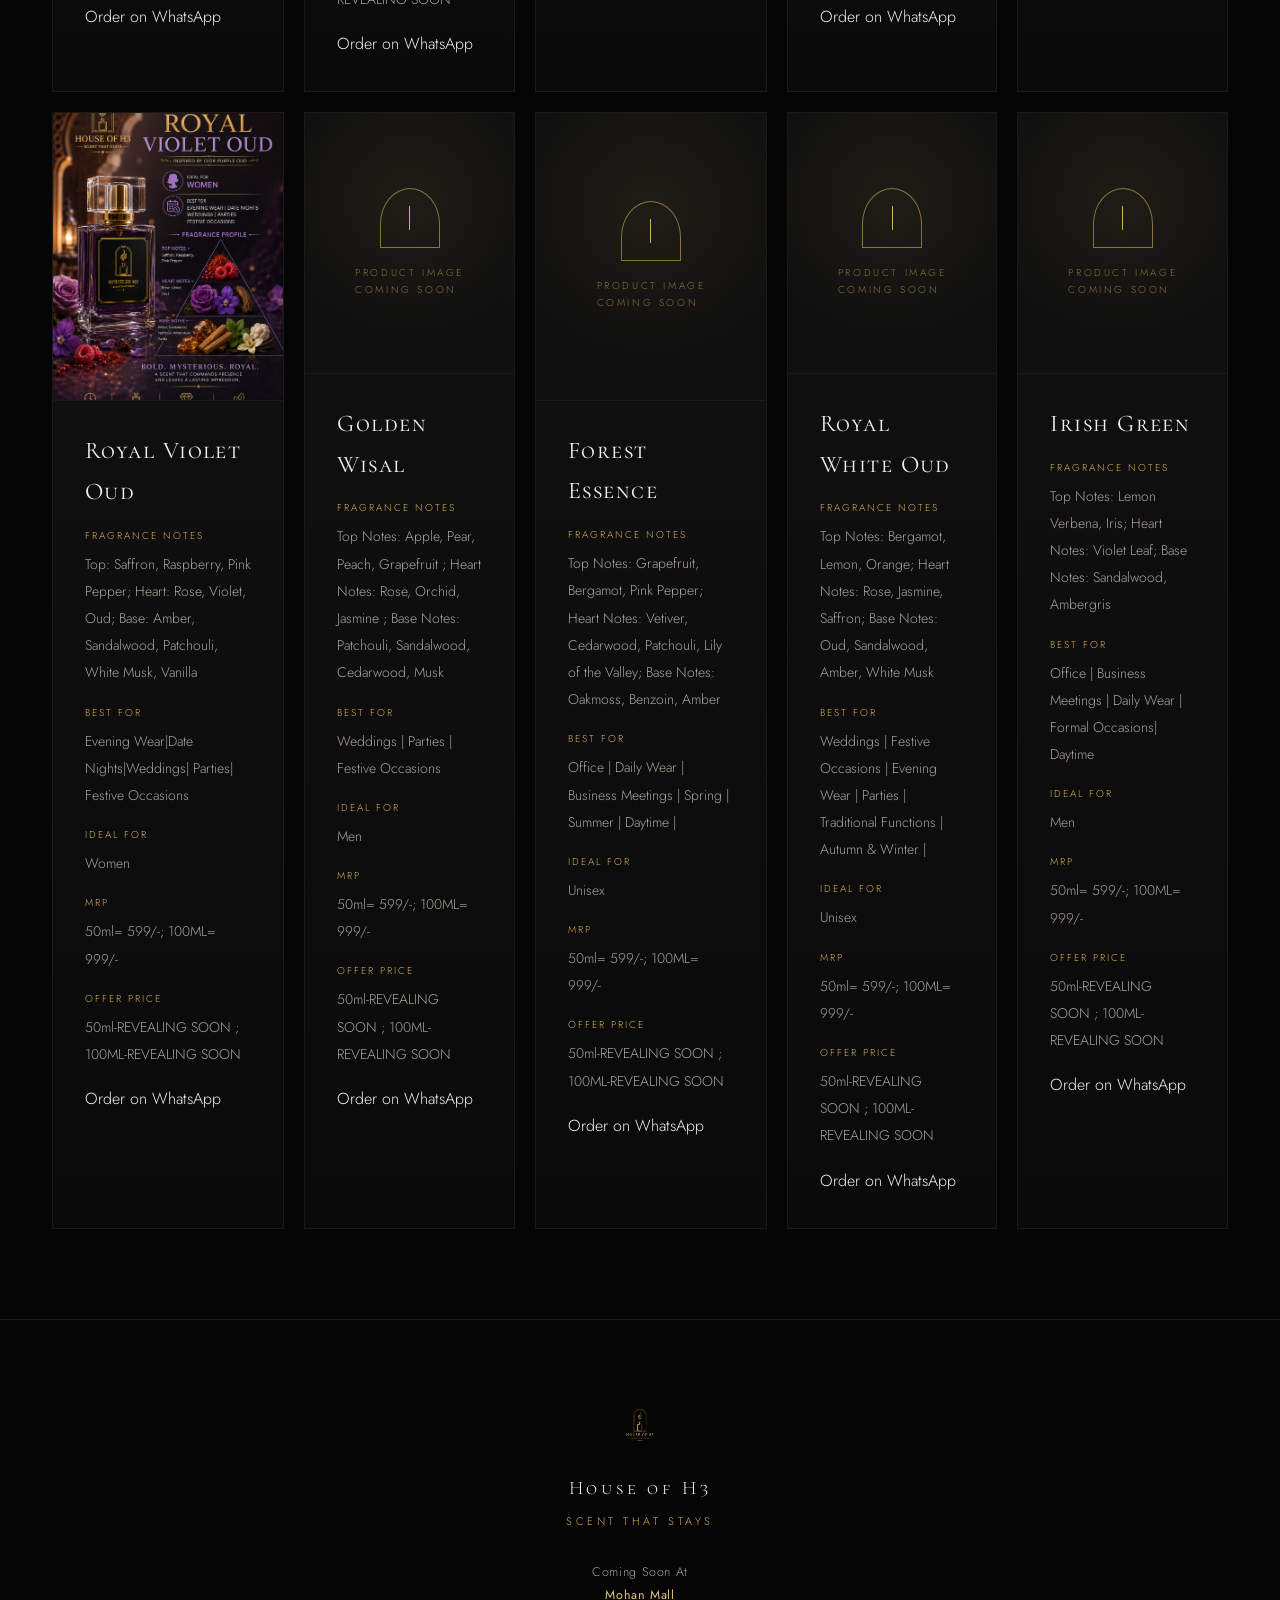
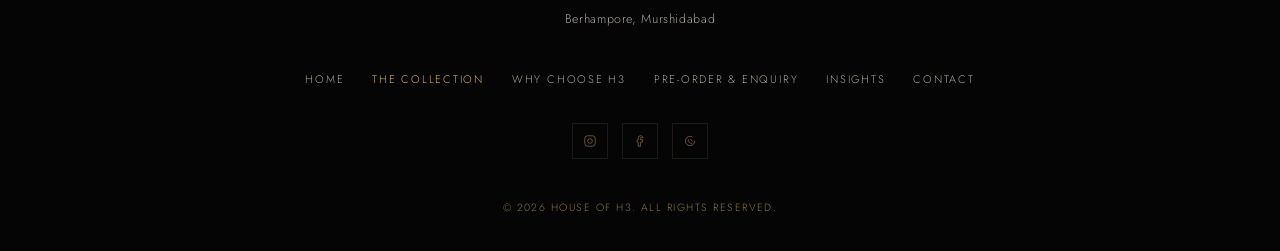
==== commit ce47f8f8: "Update collection.html" ====
--- a/collection.html
+++ b/collection.html
@@ -802,6 +802,266 @@
 
       </article>
 
+ <!-- ==================================================
+           PERFUME 12 — EDIT ONLY THE TEXT AND IMAGE PATH BELOW
+      ================================================== -->
+      <article class="frag-card reveal">
+        <div class="product-media">
+          <!-- Later, replace perfume-12.png with the actual image filename if needed.
+               Save the image inside: assets/images/products/ -->
+          <img src="assets/images/golden_wisal.png"
+               alt="HOUSE OF H3 perfume 12"
+               onerror="this.style.display='none'">
+          <div class="media-placeholder">
+            <div class="glyph" aria-hidden="true"></div>
+            <span>Product Image<br>Coming Soon</span>
+          </div>
+        </div>
+
+        <div class="frag-body">
+          <!-- EDIT PERFUME NAME BELOW -->
+          <h3> Golden Wisal </h3>
+
+          <!-- EDIT FRAGRANCE NOTES BELOW -->
+          <div class="frag-meta">
+            <span class="label">Fragrance Notes</span>
+            <span class="value"> Top Notes: Apple, Pear, Peach, Grapefruit ;
+Heart Notes: Rose, Orchid, Jasmine ;
+Base Notes: Patchouli, Sandalwood, Cedarwood, Musk
+ </span>
+          </div>
+
+          <!-- EDIT BEST FOR BELOW -->
+          <div class="frag-meta">
+            <span class="label">Best For</span>
+            <span class="value"> Weddings | Parties | Festive Occasions </span>
+          </div>
+
+          <!-- EDIT IDEAL FOR BELOW -->
+          <div class="frag-meta">
+            <span class="label">Ideal For</span>
+            <span class="value"> Men </span>
+          </div>
+
+           <!-- EDIT MRP FOR BELOW -->
+          <div class="frag-meta">
+            <span class="label">MRP</span>
+            <span class="value"> 50ml= 599/-; 100ML= 999/- </span>
+          </div>
+          
+          <!-- EDIT OFFER PRICE FOR BELOW -->
+          <div class="frag-meta">
+            <span class="label">OFFER PRICE</span>
+            <span class="value"> 50ml-REVEALING SOON ; 100ML-REVEALING SOON </span>
+          </div>
+
+          
+          <a class="collection-order-button"
+             href="https://wa.me/917384875992?text=Hello%20HOUSE%20OF%20H3%2C%20I%20would%20like%20to%20order%20Dark%20Opium."
+             target="_blank"
+             rel="noopener">
+            Order on WhatsApp
+          </a>
+        </div>
+
+      </article>
+
+ <!-- ==================================================
+           PERFUME 13 — EDIT ONLY THE TEXT AND IMAGE PATH BELOW
+      ================================================== -->
+      <article class="frag-card reveal">
+        <div class="product-media">
+          <!-- Later, replace perfume-13.png with the actual image filename if needed.
+               Save the image inside: assets/images/products/ -->
+          <img src="assets/images/forest.png"
+               alt="HOUSE OF H3 perfume 13"
+               onerror="this.style.display='none'">
+          <div class="media-placeholder">
+            <div class="glyph" aria-hidden="true"></div>
+            <span>Product Image<br>Coming Soon</span>
+          </div>
+        </div>
+
+        <div class="frag-body">
+          <!-- EDIT PERFUME NAME BELOW -->
+          <h3> Forest Essence </h3>
+
+          <!-- EDIT FRAGRANCE NOTES BELOW -->
+          <div class="frag-meta">
+            <span class="label">Fragrance Notes</span>
+            <span class="value"> Top Notes: Grapefruit, Bergamot, Pink Pepper;
+Heart Notes: Vetiver, Cedarwood, Patchouli, Lily of the Valley;
+Base Notes: Oakmoss, Benzoin, Amber
+ </span>
+          </div>
+
+          <!-- EDIT BEST FOR BELOW -->
+          <div class="frag-meta">
+            <span class="label">Best For</span>
+            <span class="value"> Office | Daily Wear | Business Meetings | Spring | Summer | Daytime | </span>
+          </div>
+
+          <!-- EDIT IDEAL FOR BELOW -->
+          <div class="frag-meta">
+            <span class="label">Ideal For</span>
+            <span class="value"> Unisex </span>
+          </div>
+
+           <!-- EDIT MRP FOR BELOW -->
+          <div class="frag-meta">
+            <span class="label">MRP</span>
+            <span class="value"> 50ml= 599/-; 100ML= 999/- </span>
+          </div>
+          
+          <!-- EDIT OFFER PRICE FOR BELOW -->
+          <div class="frag-meta">
+            <span class="label">OFFER PRICE</span>
+            <span class="value"> 50ml-REVEALING SOON ; 100ML-REVEALING SOON </span>
+          </div>
+
+          
+          <a class="collection-order-button"
+             href="https://wa.me/917384875992?text=Hello%20HOUSE%20OF%20H3%2C%20I%20would%20like%20to%20order%20Dark%20Opium."
+             target="_blank"
+             rel="noopener">
+            Order on WhatsApp
+          </a>
+        </div>
+
+      </article>
+
+
+ <!-- ==================================================
+           PERFUME 14 — EDIT ONLY THE TEXT AND IMAGE PATH BELOW
+      ================================================== -->
+      <article class="frag-card reveal">
+        <div class="product-media">
+          <!-- Later, replace perfume-14.png with the actual image filename if needed.
+               Save the image inside: assets/images/products/ -->
+          <img src="assets/images/white_oud.png"
+               alt="HOUSE OF H3 perfume 14"
+               onerror="this.style.display='none'">
+          <div class="media-placeholder">
+            <div class="glyph" aria-hidden="true"></div>
+            <span>Product Image<br>Coming Soon</span>
+          </div>
+        </div>
+
+        <div class="frag-body">
+          <!-- EDIT PERFUME NAME BELOW -->
+          <h3> Royal White Oud </h3>
+
+          <!-- EDIT FRAGRANCE NOTES BELOW -->
+          <div class="frag-meta">
+            <span class="label">Fragrance Notes</span>
+            <span class="value"> Top Notes: Bergamot, Lemon, Orange;
+Heart Notes: Rose, Jasmine, Saffron;
+Base Notes: Oud, Sandalwood, Amber, White Musk
+ </span>
+          </div>
+
+          <!-- EDIT BEST FOR BELOW -->
+          <div class="frag-meta">
+            <span class="label">Best For</span>
+            <span class="value"> Weddings | Festive Occasions | Evening Wear | Parties | Traditional Functions | Autumn & Winter | </span>
+          </div>
+
+          <!-- EDIT IDEAL FOR BELOW -->
+          <div class="frag-meta">
+            <span class="label">Ideal For</span>
+            <span class="value"> Unisex </span>
+          </div>
+
+           <!-- EDIT MRP FOR BELOW -->
+          <div class="frag-meta">
+            <span class="label">MRP</span>
+            <span class="value"> 50ml= 599/-; 100ML= 999/- </span>
+          </div>
+          
+          <!-- EDIT OFFER PRICE FOR BELOW -->
+          <div class="frag-meta">
+            <span class="label">OFFER PRICE</span>
+            <span class="value"> 50ml-REVEALING SOON ; 100ML-REVEALING SOON </span>
+          </div>
+
+          
+          <a class="collection-order-button"
+             href="https://wa.me/917384875992?text=Hello%20HOUSE%20OF%20H3%2C%20I%20would%20like%20to%20order%20Dark%20Opium."
+             target="_blank"
+             rel="noopener">
+            Order on WhatsApp
+          </a>
+        </div>
+
+      </article>
+
+
+ <!-- ==================================================
+           PERFUME 15 — EDIT ONLY THE TEXT AND IMAGE PATH BELOW
+      ================================================== -->
+      <article class="frag-card reveal">
+        <div class="product-media">
+          <!-- Later, replace perfume-15.png with the actual image filename if needed.
+               Save the image inside: assets/images/products/ -->
+          <img src="assets/images/irish_green.png"
+               alt="HOUSE OF H3 perfume 15"
+               onerror="this.style.display='none'">
+          <div class="media-placeholder">
+            <div class="glyph" aria-hidden="true"></div>
+            <span>Product Image<br>Coming Soon</span>
+          </div>
+        </div>
+
+        <div class="frag-body">
+          <!-- EDIT PERFUME NAME BELOW -->
+          <h3> Irish Green </h3>
+
+          <!-- EDIT FRAGRANCE NOTES BELOW -->
+          <div class="frag-meta">
+            <span class="label">Fragrance Notes</span>
+            <span class="value"> Top Notes: Lemon Verbena, Iris;
+Heart Notes: Violet Leaf;
+Base Notes: Sandalwood, Ambergris
+ </span>
+          </div>
+
+          <!-- EDIT BEST FOR BELOW -->
+          <div class="frag-meta">
+            <span class="label">Best For</span>
+            <span class="value"> Office | Business Meetings | Daily Wear | Formal Occasions| Daytime </span>
+          </div>
+
+          <!-- EDIT IDEAL FOR BELOW -->
+          <div class="frag-meta">
+            <span class="label">Ideal For</span>
+            <span class="value"> Men </span>
+          </div>
+
+           <!-- EDIT MRP FOR BELOW -->
+          <div class="frag-meta">
+            <span class="label">MRP</span>
+            <span class="value"> 50ml= 599/-; 100ML= 999/- </span>
+          </div>
+          
+          <!-- EDIT OFFER PRICE FOR BELOW -->
+          <div class="frag-meta">
+            <span class="label">OFFER PRICE</span>
+            <span class="value"> 50ml-REVEALING SOON ; 100ML-REVEALING SOON </span>
+          </div>
+
+          
+          <a class="collection-order-button"
+             href="https://wa.me/917384875992?text=Hello%20HOUSE%20OF%20H3%2C%20I%20would%20like%20to%20order%20Dark%20Opium."
+             target="_blank"
+             rel="noopener">
+            Order on WhatsApp
+          </a>
+        </div>
+
+      </article>
+
+		
+		
 		
 
     </div>
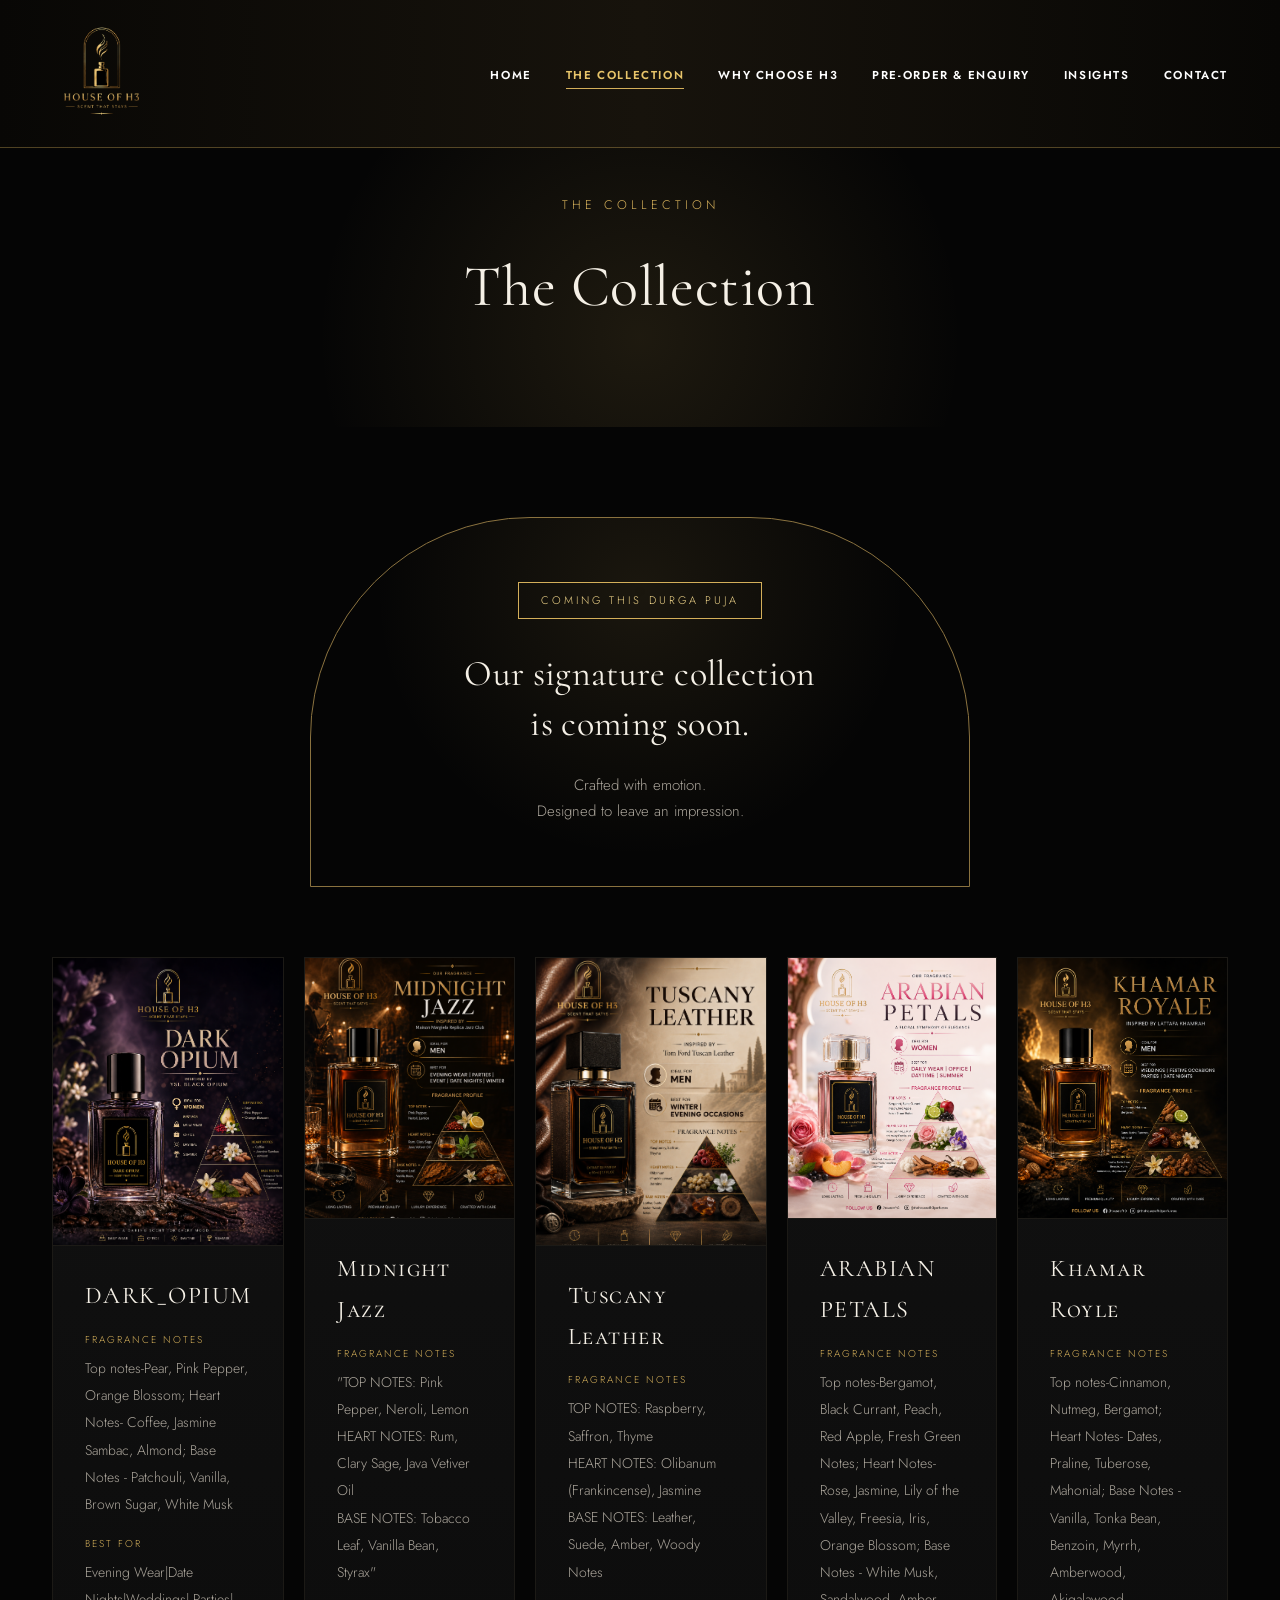
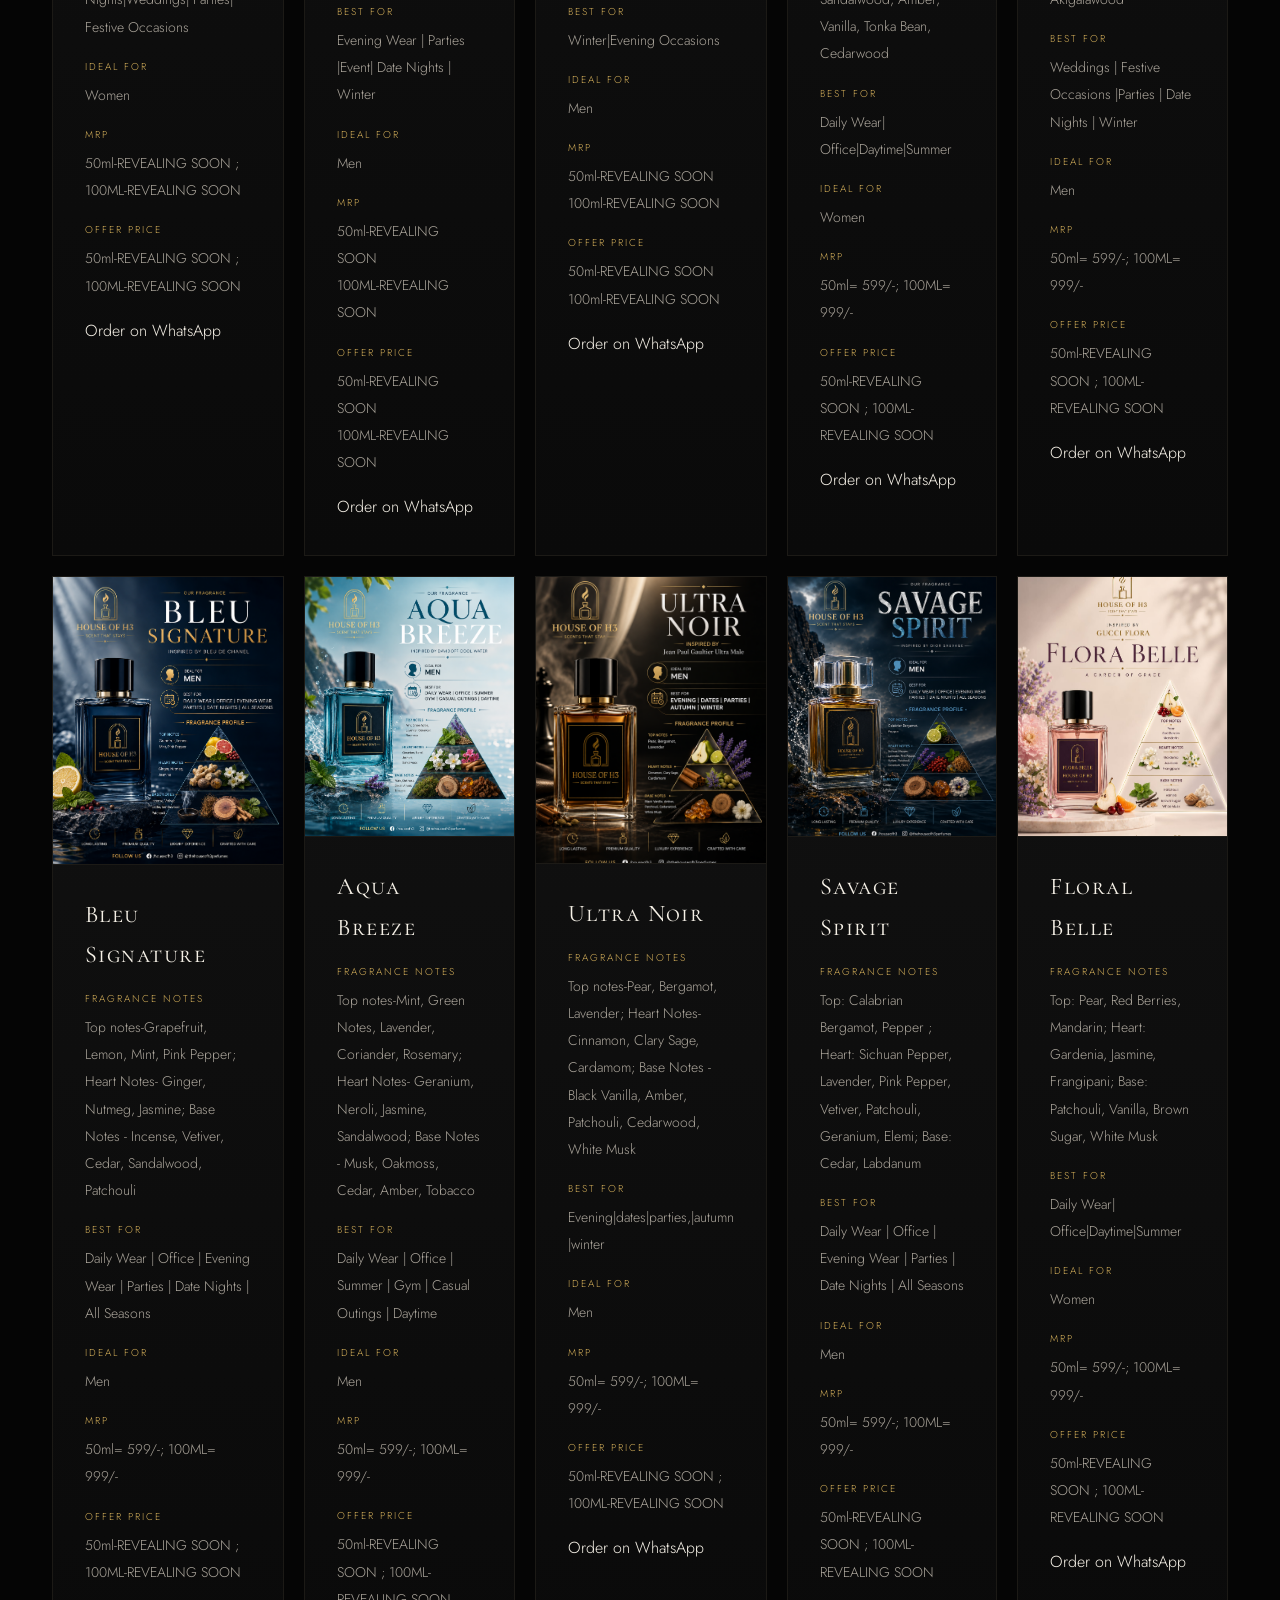
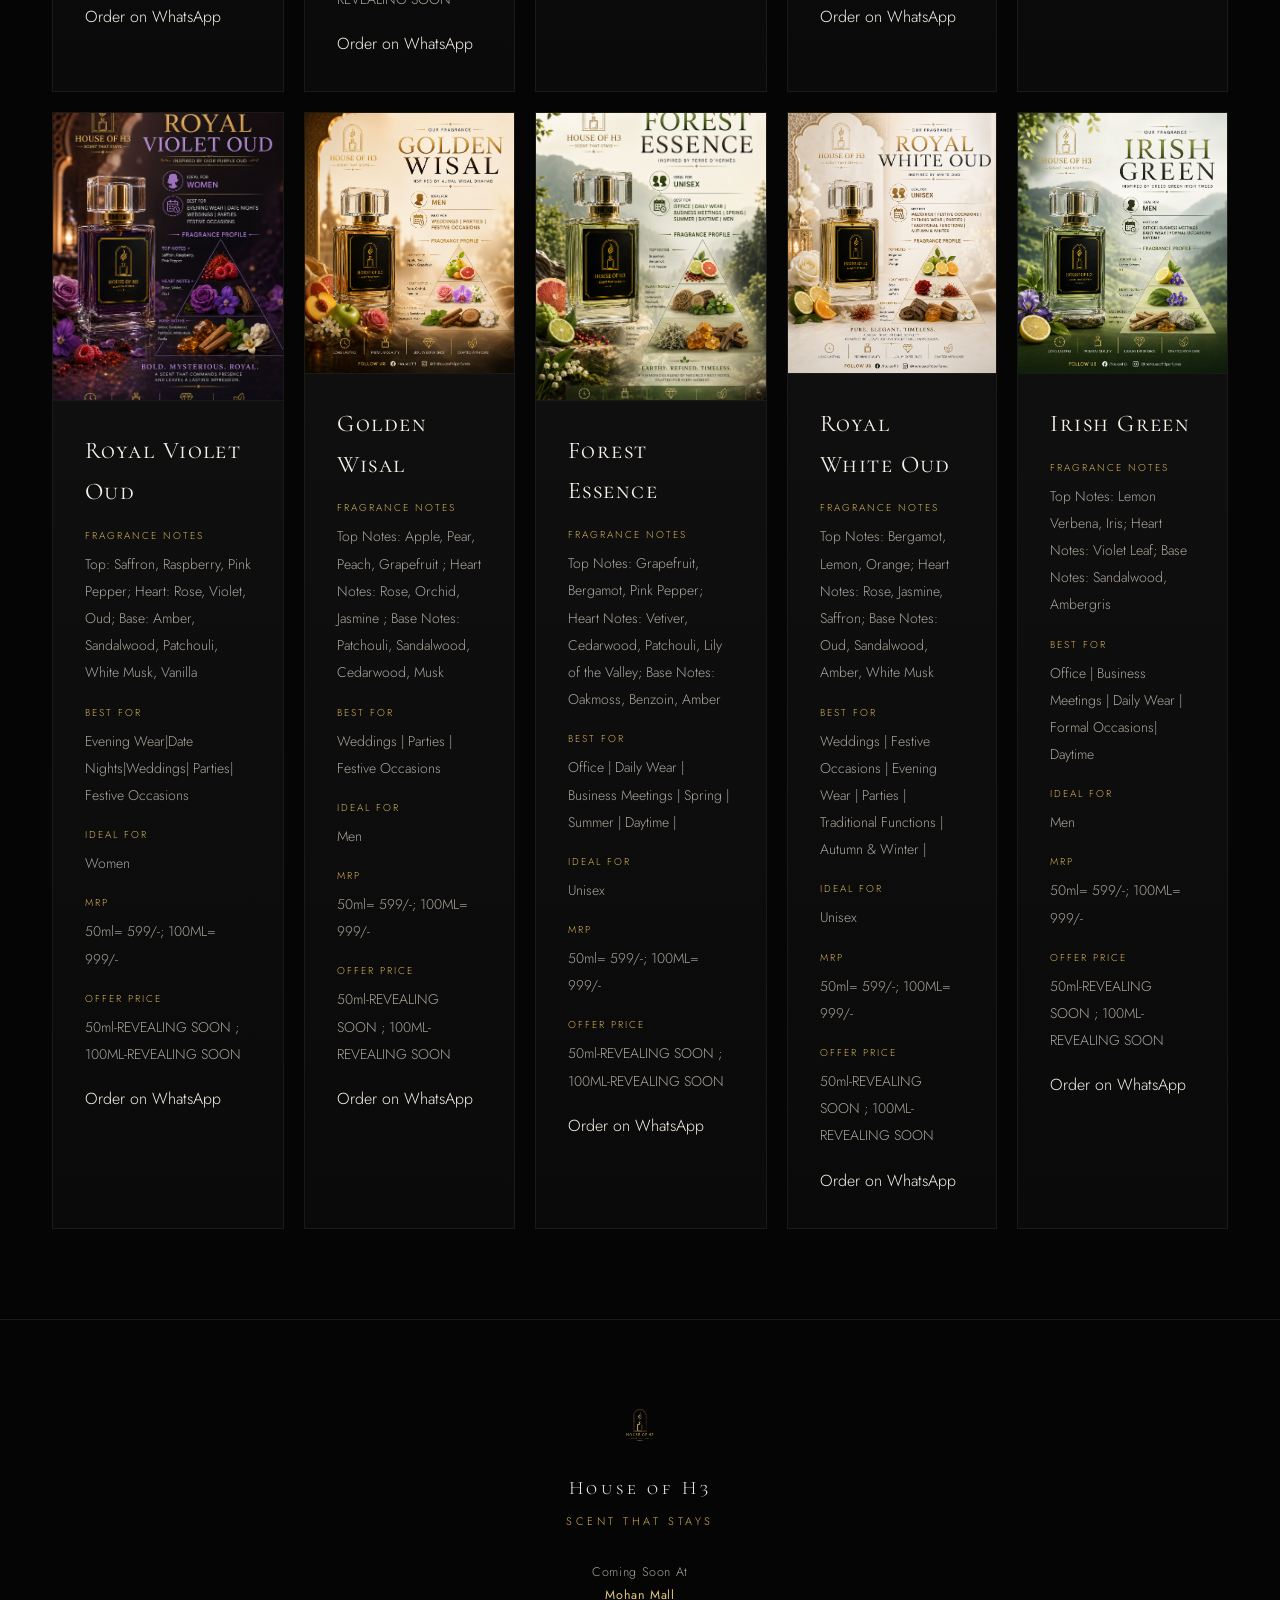
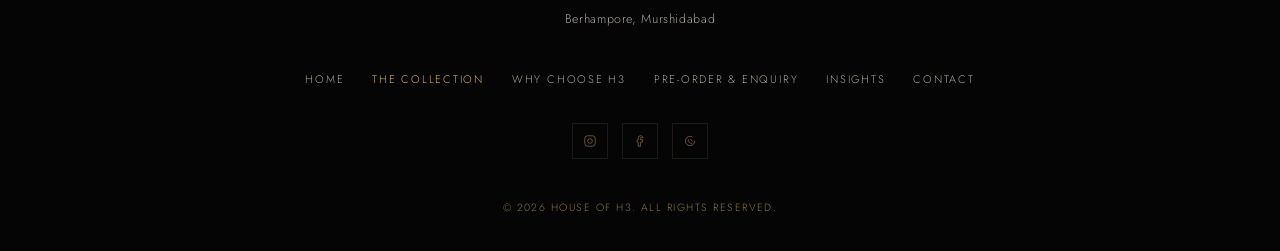
==== commit 1eb6b64e: "Update collection.html" ====
--- a/collection.html
+++ b/collection.html
@@ -206,7 +206,7 @@
 
           
           <a class="collection-order-button"
-             href="https://wa.me/917384875992?text=Hello%20HOUSE%20OF%20H3%2C%20I%20would%20like%20to%20order%20Dark%20Opium."
+             href="https://wa.me/917384875992?text=Hello%20HOUSE%20OF%20H3%2C%20I%20would%20like%20to%20order%20Midnight%20Jazz."
              target="_blank"
              rel="noopener">
             Order on WhatsApp
@@ -272,7 +272,7 @@
 
           
           <a class="collection-order-button"
-             href="https://wa.me/917384875992?text=Hello%20HOUSE%20OF%20H3%2C%20I%20would%20like%20to%20order%20Dark%20Opium."
+             href="https://wa.me/917384875992?text=Hello%20HOUSE%20OF%20H3%2C%20I%20would%20like%20to%20order%20Tuscany%20Leather."
              target="_blank"
              rel="noopener">
             Order on WhatsApp
@@ -338,7 +338,7 @@
 
           
           <a class="collection-order-button"
-             href="https://wa.me/917384875992?text=Hello%20HOUSE%20OF%20H3%2C%20I%20would%20like%20to%20order%20Dark%20Opium."
+             href="https://wa.me/917384875992?text=Hello%20HOUSE%20OF%20H3%2C%20I%20would%20like%20to%20order%20ARABIAN%20PETALS."
              target="_blank"
              rel="noopener">
             Order on WhatsApp
@@ -403,7 +403,7 @@
 
           
           <a class="collection-order-button"
-             href="https://wa.me/917384875992?text=Hello%20HOUSE%20OF%20H3%2C%20I%20would%20like%20to%20order%20Dark%20Opium."
+             href="https://wa.me/917384875992?text=Hello%20HOUSE%20OF%20H3%2C%20I%20would%20like%20to%20order%20Khamar%20ORoyle."
              target="_blank"
              rel="noopener">
             Order on WhatsApp
@@ -468,7 +468,7 @@
 
           
           <a class="collection-order-button"
-             href="https://wa.me/917384875992?text=Hello%20HOUSE%20OF%20H3%2C%20I%20would%20like%20to%20order%20Dark%20Opium."
+             href="https://wa.me/917384875992?text=Hello%20HOUSE%20OF%20H3%2C%20I%20would%20like%20to%20order%20Bleu%20Signature."
              target="_blank"
              rel="noopener">
             Order on WhatsApp
@@ -533,7 +533,7 @@
 
           
           <a class="collection-order-button"
-             href="https://wa.me/917384875992?text=Hello%20HOUSE%20OF%20H3%2C%20I%20would%20like%20to%20order%20Dark%20Opium."
+             href="https://wa.me/917384875992?text=Hello%20HOUSE%20OF%20H3%2C%20I%20would%20like%20to%20order%20Aqua%20Breeze."
              target="_blank"
              rel="noopener">
             Order on WhatsApp
@@ -598,7 +598,7 @@
 
           
           <a class="collection-order-button"
-             href="https://wa.me/917384875992?text=Hello%20HOUSE%20OF%20H3%2C%20I%20would%20like%20to%20order%20Dark%20Opium."
+             href="https://wa.me/917384875992?text=Hello%20HOUSE%20OF%20H3%2C%20I%20would%20like%20to%20order%20Ulta%20Noir."
              target="_blank"
              rel="noopener">
             Order on WhatsApp
@@ -664,7 +664,7 @@
 
           
           <a class="collection-order-button"
-             href="https://wa.me/917384875992?text=Hello%20HOUSE%20OF%20H3%2C%20I%20would%20like%20to%20order%20Dark%20Opium."
+             href="https://wa.me/917384875992?text=Hello%20HOUSE%20OF%20H3%2C%20I%20would%20like%20to%20order%20Savage%20Spirit."
              target="_blank"
              rel="noopener">
             Order on WhatsApp
@@ -729,7 +729,7 @@
 
           
           <a class="collection-order-button"
-             href="https://wa.me/917384875992?text=Hello%20HOUSE%20OF%20H3%2C%20I%20would%20like%20to%20order%20Dark%20Opium."
+             href="https://wa.me/917384875992?text=Hello%20HOUSE%20OF%20H3%2C%20I%20would%20like%20to%20order%20Floral%20Belle."
              target="_blank"
              rel="noopener">
             Order on WhatsApp
@@ -793,7 +793,7 @@
 
           
           <a class="collection-order-button"
-             href="https://wa.me/917384875992?text=Hello%20HOUSE%20OF%20H3%2C%20I%20would%20like%20to%20order%20Dark%20Opium."
+             href="https://wa.me/917384875992?text=Hello%20HOUSE%20OF%20H3%2C%20I%20would%20like%20to%20order%20Royal%20Violet%20Oud."
              target="_blank"
              rel="noopener">
             Order on WhatsApp
@@ -857,7 +857,7 @@
 
           
           <a class="collection-order-button"
-             href="https://wa.me/917384875992?text=Hello%20HOUSE%20OF%20H3%2C%20I%20would%20like%20to%20order%20Dark%20Opium."
+             href="https://wa.me/917384875992?text=Hello%20HOUSE%20OF%20H3%2C%20I%20would%20like%20to%20order%20Golden%20Wisal."
              target="_blank"
              rel="noopener">
             Order on WhatsApp
@@ -921,7 +921,7 @@
 
           
           <a class="collection-order-button"
-             href="https://wa.me/917384875992?text=Hello%20HOUSE%20OF%20H3%2C%20I%20would%20like%20to%20order%20Dark%20Opium."
+             href="https://wa.me/917384875992?text=Hello%20HOUSE%20OF%20H3%2C%20I%20would%20like%20to%20order%20Forest%20Essence."
              target="_blank"
              rel="noopener">
             Order on WhatsApp
@@ -986,7 +986,7 @@
 
           
           <a class="collection-order-button"
-             href="https://wa.me/917384875992?text=Hello%20HOUSE%20OF%20H3%2C%20I%20would%20like%20to%20order%20Dark%20Opium."
+             href="https://wa.me/917384875992?text=Hello%20HOUSE%20OF%20H3%2C%20I%20would%20like%20to%20order%20Royal%20White%20Oud."
              target="_blank"
              rel="noopener">
             Order on WhatsApp
@@ -1051,7 +1051,7 @@
 
           
           <a class="collection-order-button"
-             href="https://wa.me/917384875992?text=Hello%20HOUSE%20OF%20H3%2C%20I%20would%20like%20to%20order%20Dark%20Opium."
+             href="https://wa.me/917384875992?text=Hello%20HOUSE%20OF%20H3%2C%20I%20would%20like%20to%20order%20Irish%20Green."
              target="_blank"
              rel="noopener">
             Order on WhatsApp
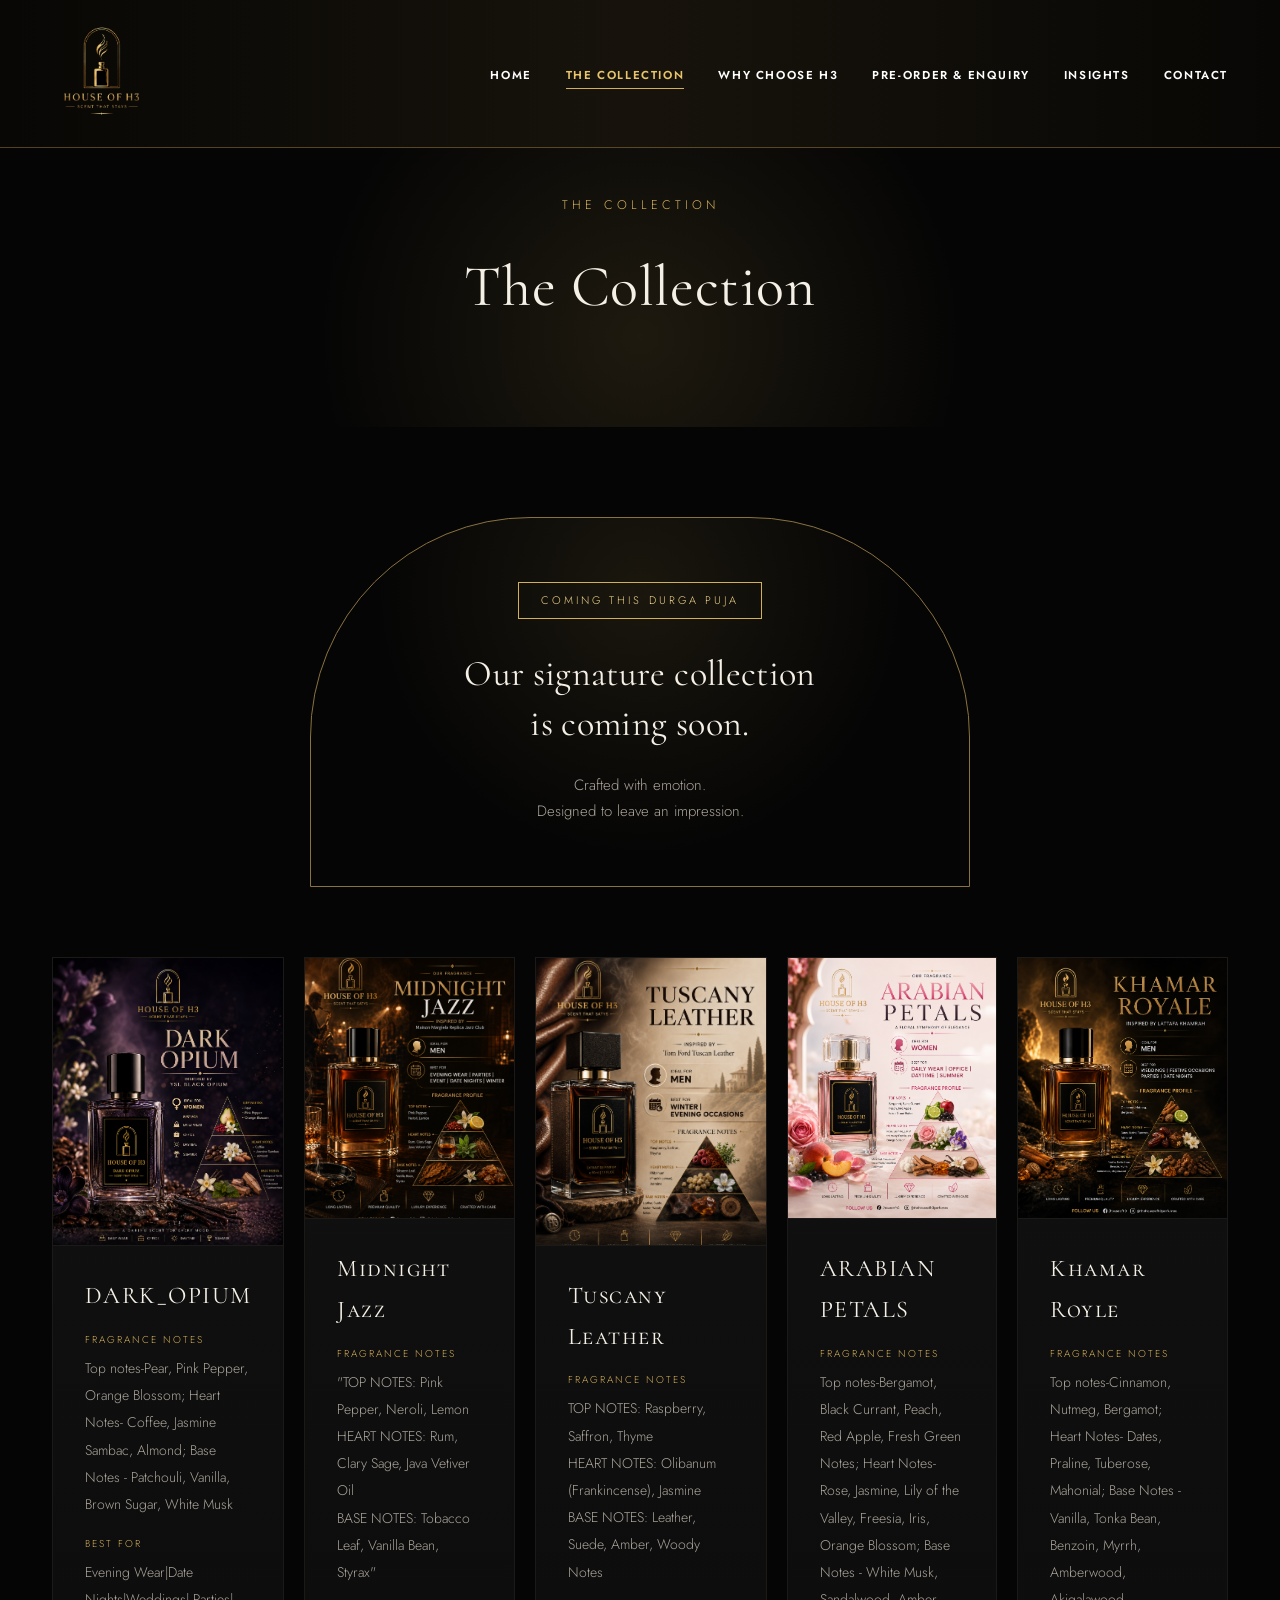
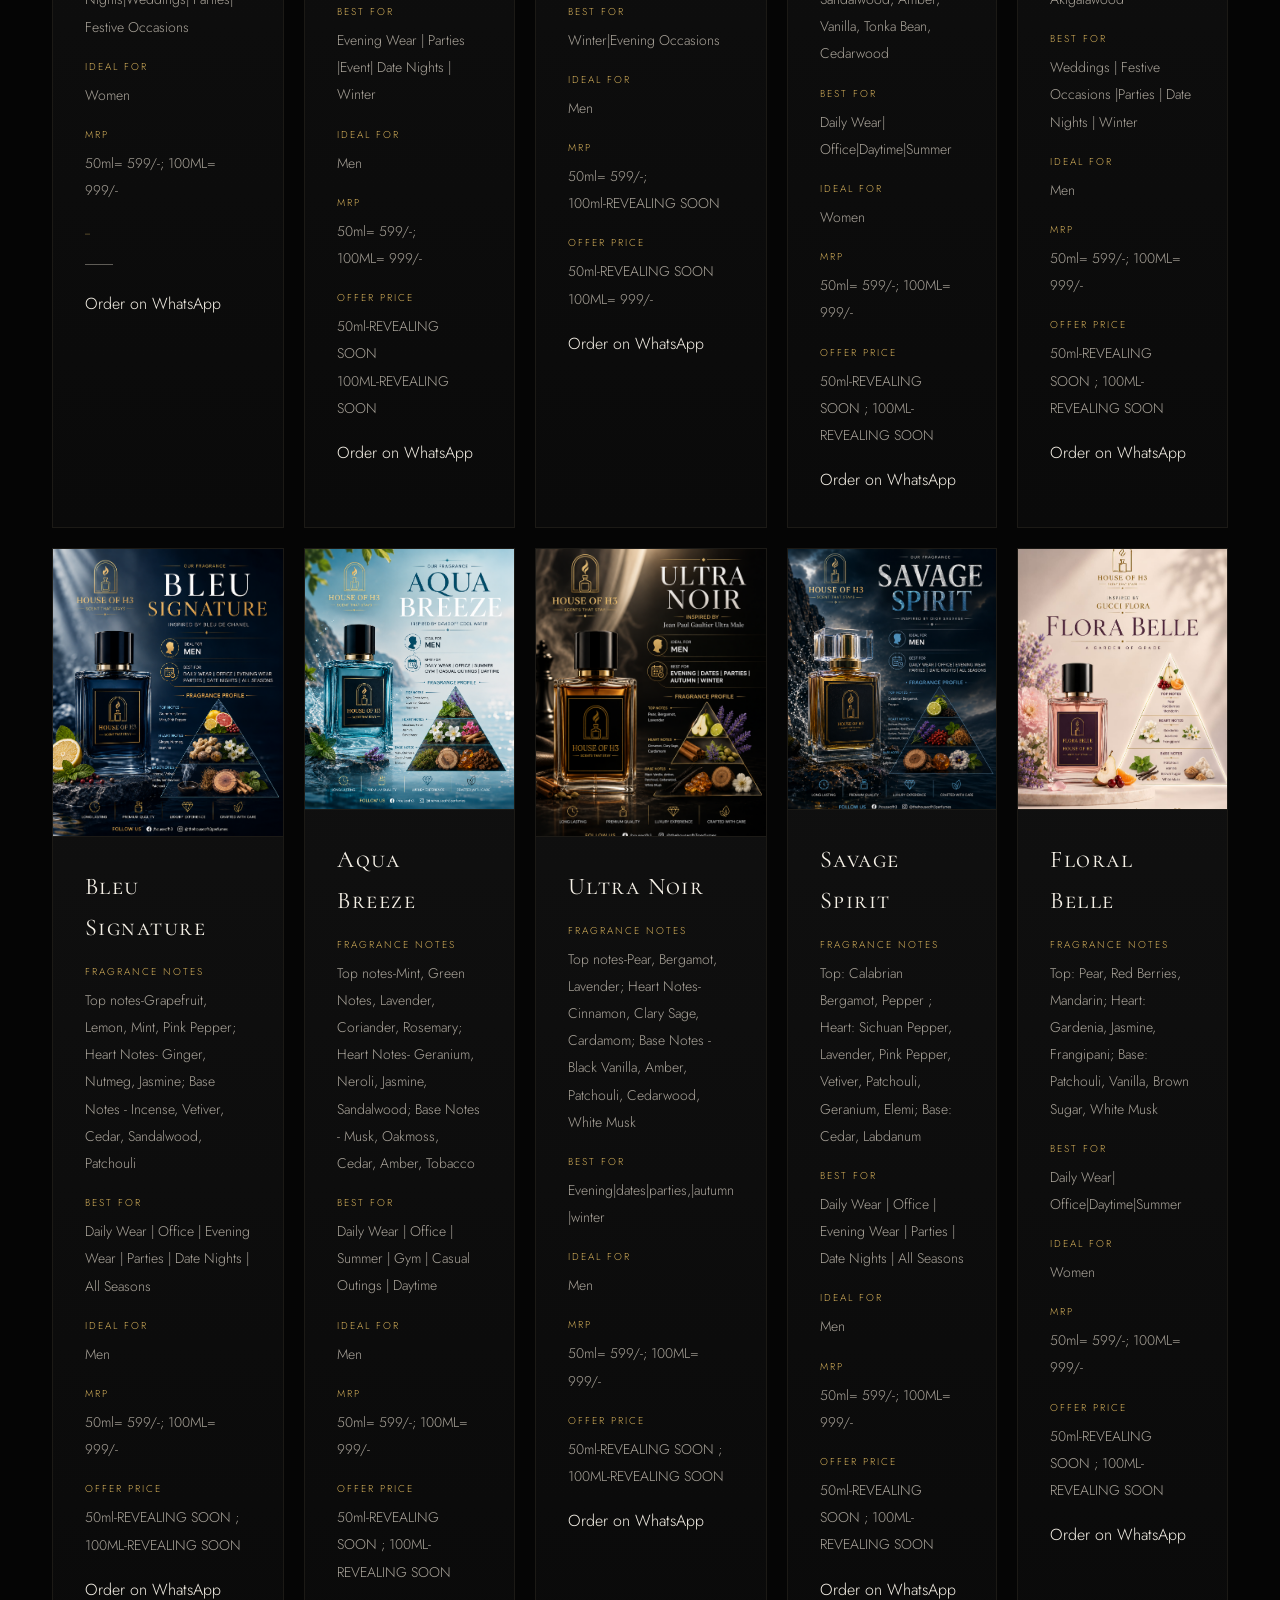
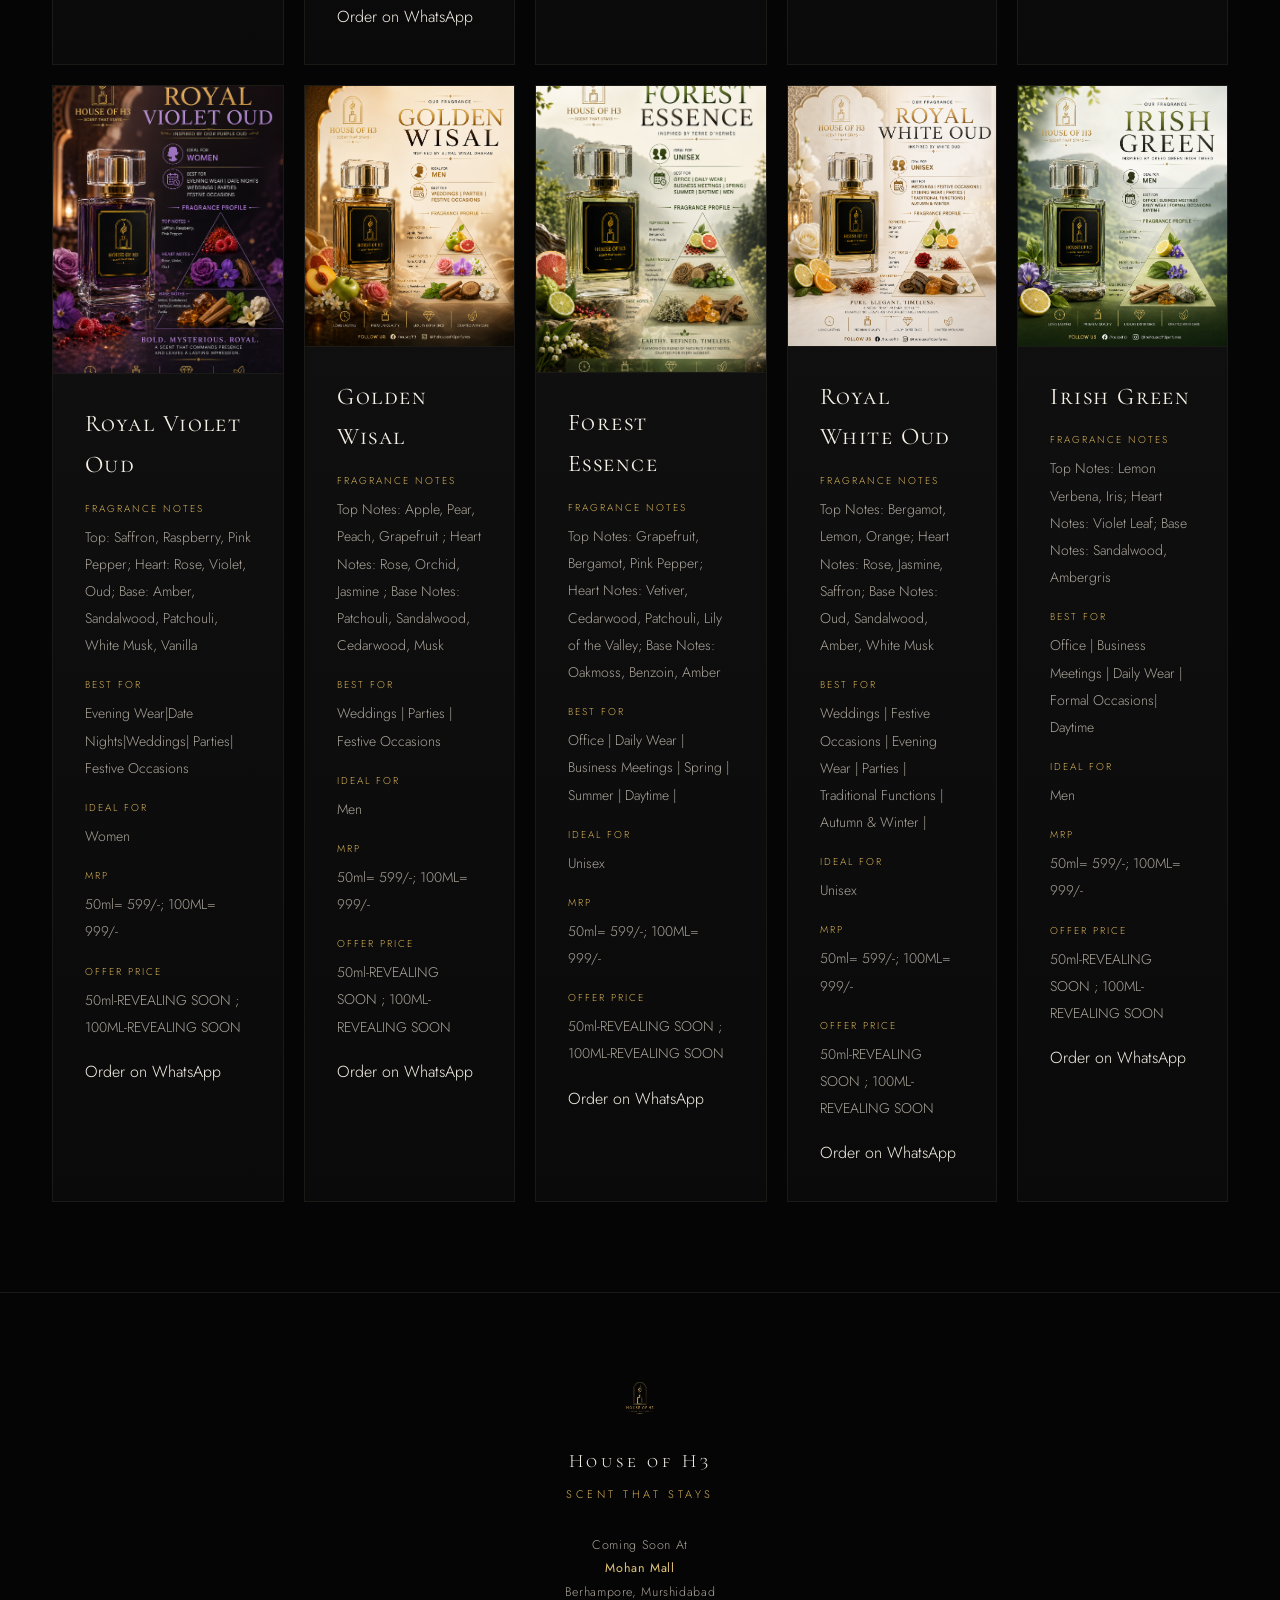
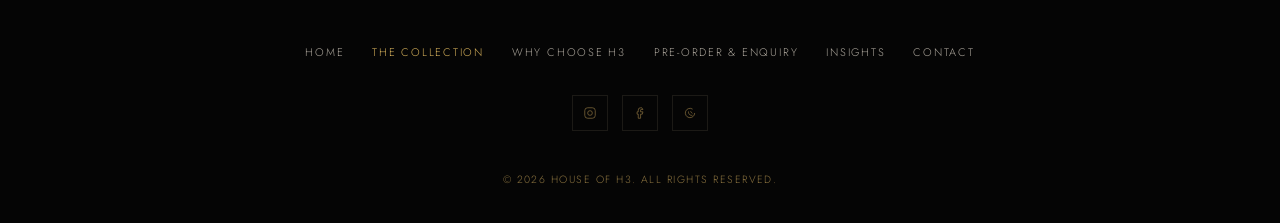
==== commit 093d500c: "Update collection.html" ====
--- a/collection.html
+++ b/collection.html
@@ -130,13 +130,13 @@
            <!-- EDIT MRP FOR BELOW -->
           <div class="frag-meta">
             <span class="label">MRP</span>
-            <span class="value"> 50ml-REVEALING SOON ; 100ML-REVEALING SOON </span>
-          </div>
-          
-          <!-- EDIT OFFER PRICE FOR BELOW -->
-          <div class="frag-meta">
-            <span class="label">OFFER PRICE</span>
-            <span class="value"> 50ml-REVEALING SOON ; 100ML-REVEALING SOON </span>
+            <span class="value"> 50ml= 599/-; 100ML= 999/-  </span>
+          </div>
+          
+          <!-- EDIT OFFER PRICE FOR BELOW -->
+          <div class="frag-meta">
+            <span class="label"> _</span>
+            <span class="value"> ____ </span>
           </div>
 
           
@@ -193,8 +193,8 @@
            <!-- EDIT MRP FOR BELOW -->
           <div class="frag-meta">
             <span class="label">MRP</span>
-            <span class="value"> 50ml-REVEALING SOON <br>
-				 100ML-REVEALING SOON  </span>
+            <span class="value"> 50ml= 599/-; <br>
+				  100ML= 999/-  </span>
           </div>
           
           <!-- EDIT OFFER PRICE FOR BELOW -->
@@ -259,15 +259,15 @@
            <!-- EDIT MRP FOR BELOW -->
           <div class="frag-meta">
             <span class="label">MRP</span>
+            <span class="value"> 50ml= 599/-; <br>
+				 100ml-REVEALING SOON  </span>
+          </div>
+          
+          <!-- EDIT OFFER PRICE FOR BELOW -->
+          <div class="frag-meta">
+            <span class="label">OFFER PRICE</span>
             <span class="value"> 50ml-REVEALING SOON <br>
-				 100ml-REVEALING SOON  </span>
-          </div>
-          
-          <!-- EDIT OFFER PRICE FOR BELOW -->
-          <div class="frag-meta">
-            <span class="label">OFFER PRICE</span>
-            <span class="value"> 50ml-REVEALING SOON <br>
-				100ml-REVEALING SOON  </span>
+				100ML= 999/-  </span>
           </div>
 
           
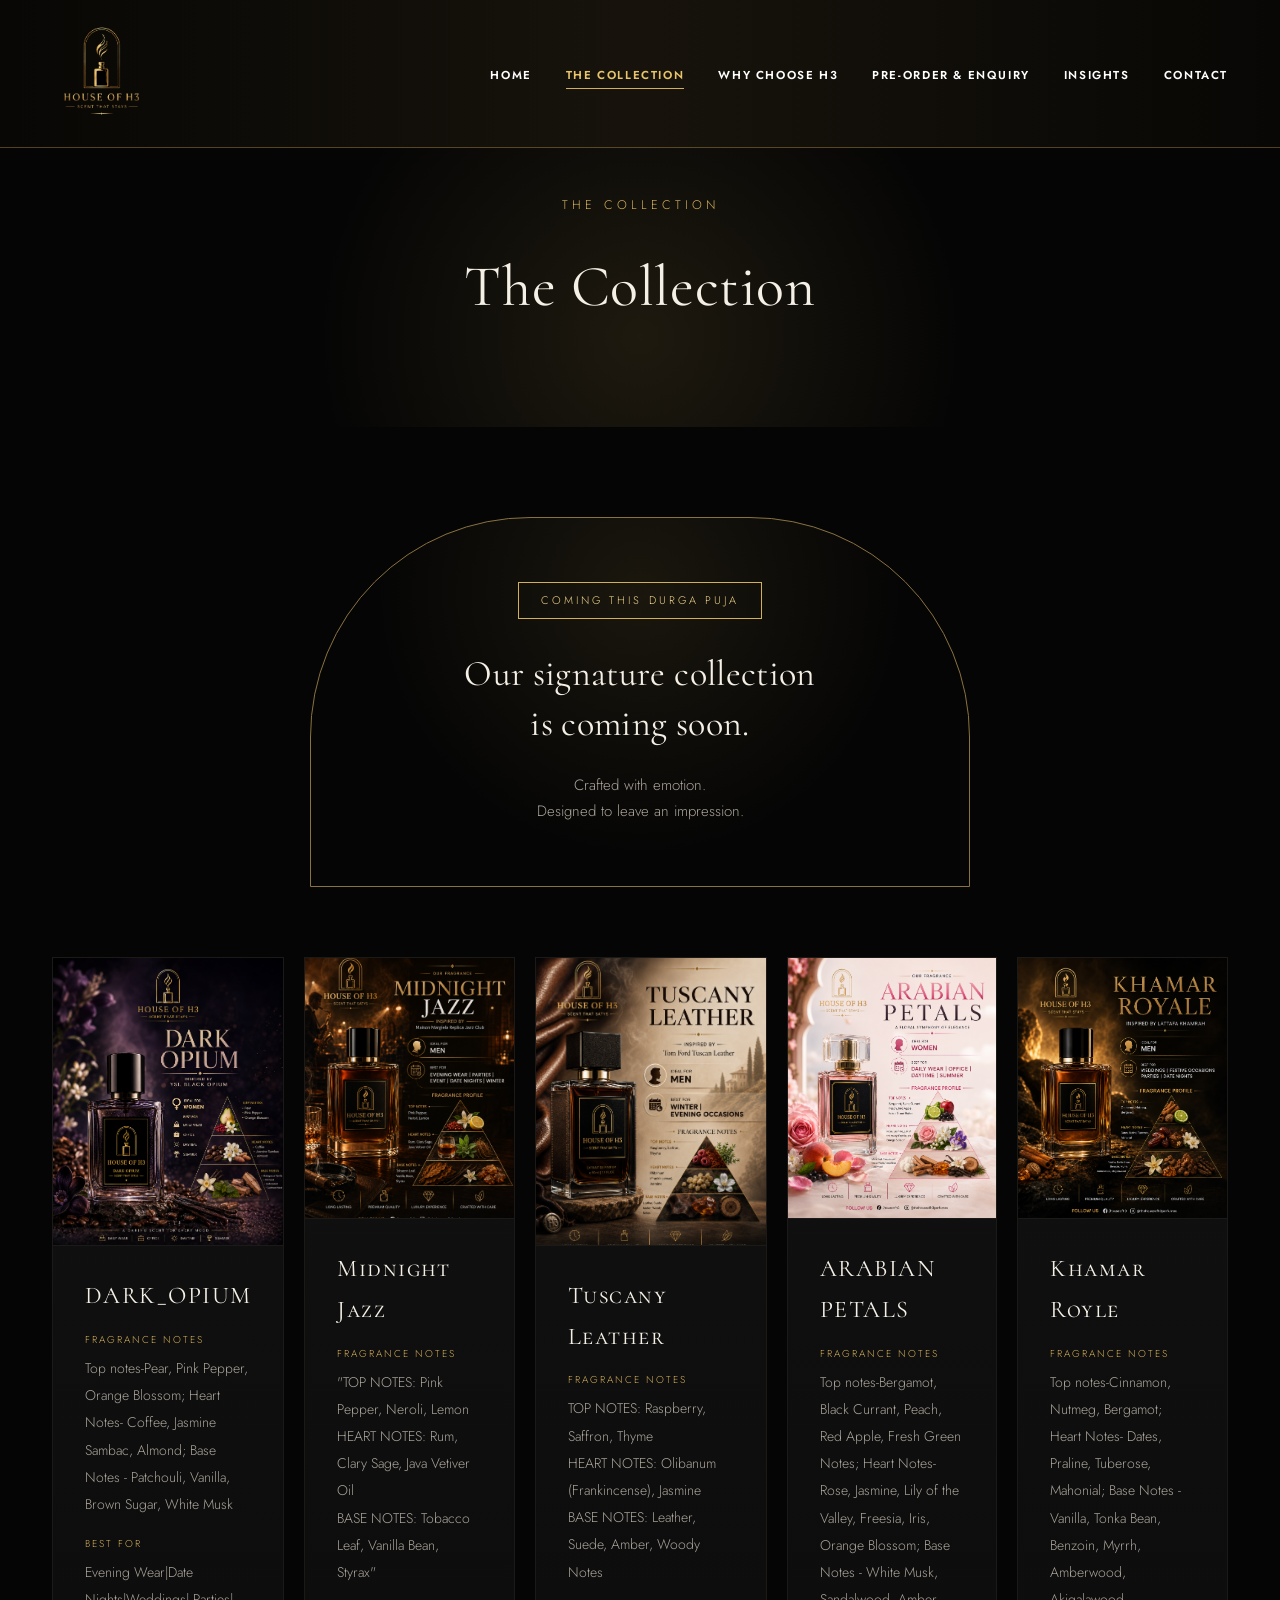
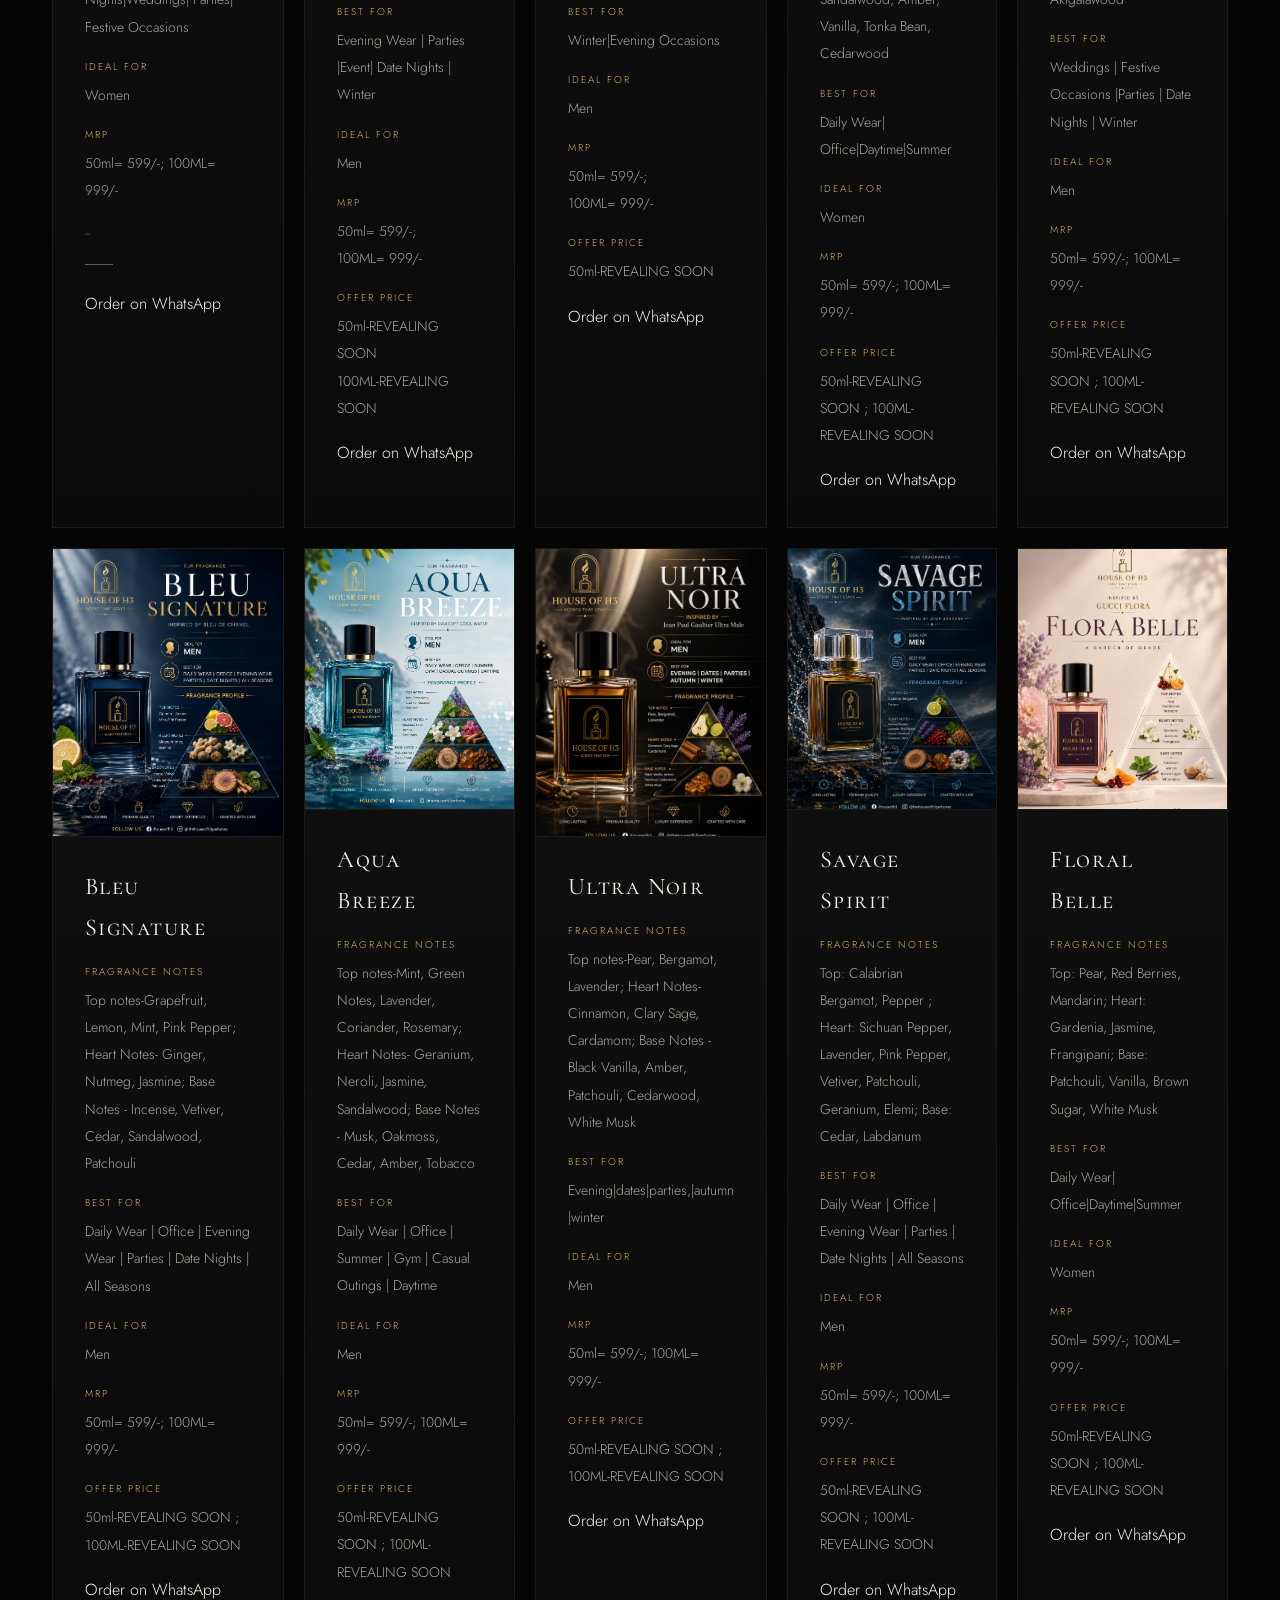
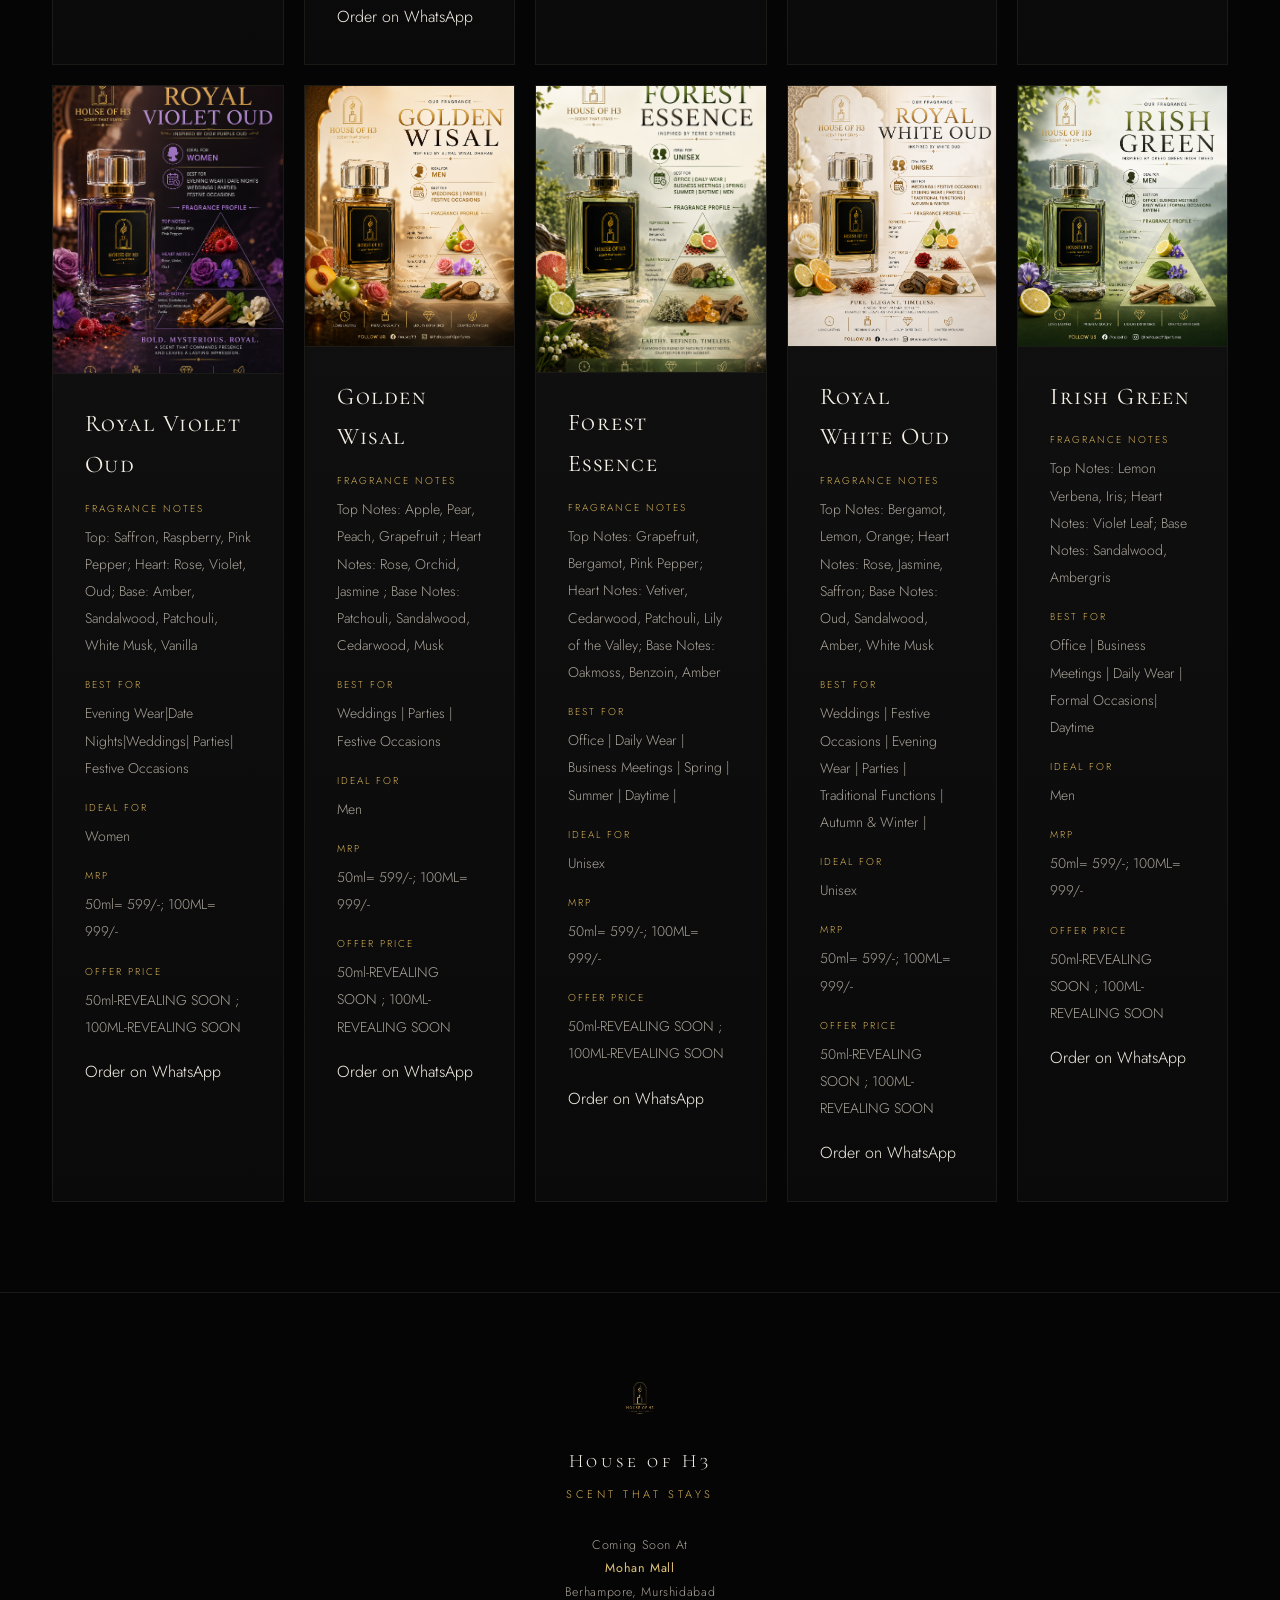
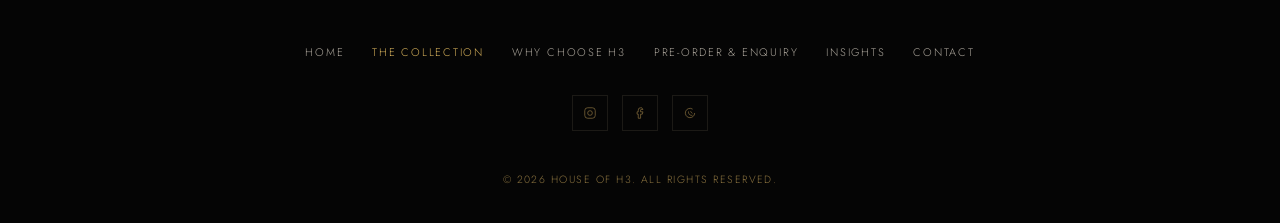
==== commit 83b4c03a: "Update MRP and offer price details in collection.html" ====
--- a/collection.html
+++ b/collection.html
@@ -260,14 +260,14 @@
           <div class="frag-meta">
             <span class="label">MRP</span>
             <span class="value"> 50ml= 599/-; <br>
-				 100ml-REVEALING SOON  </span>
+				 100ML= 999/-   </span>
           </div>
           
           <!-- EDIT OFFER PRICE FOR BELOW -->
           <div class="frag-meta">
             <span class="label">OFFER PRICE</span>
             <span class="value"> 50ml-REVEALING SOON <br>
-				100ML= 999/-  </span>
+				 </span>
           </div>
 
           
